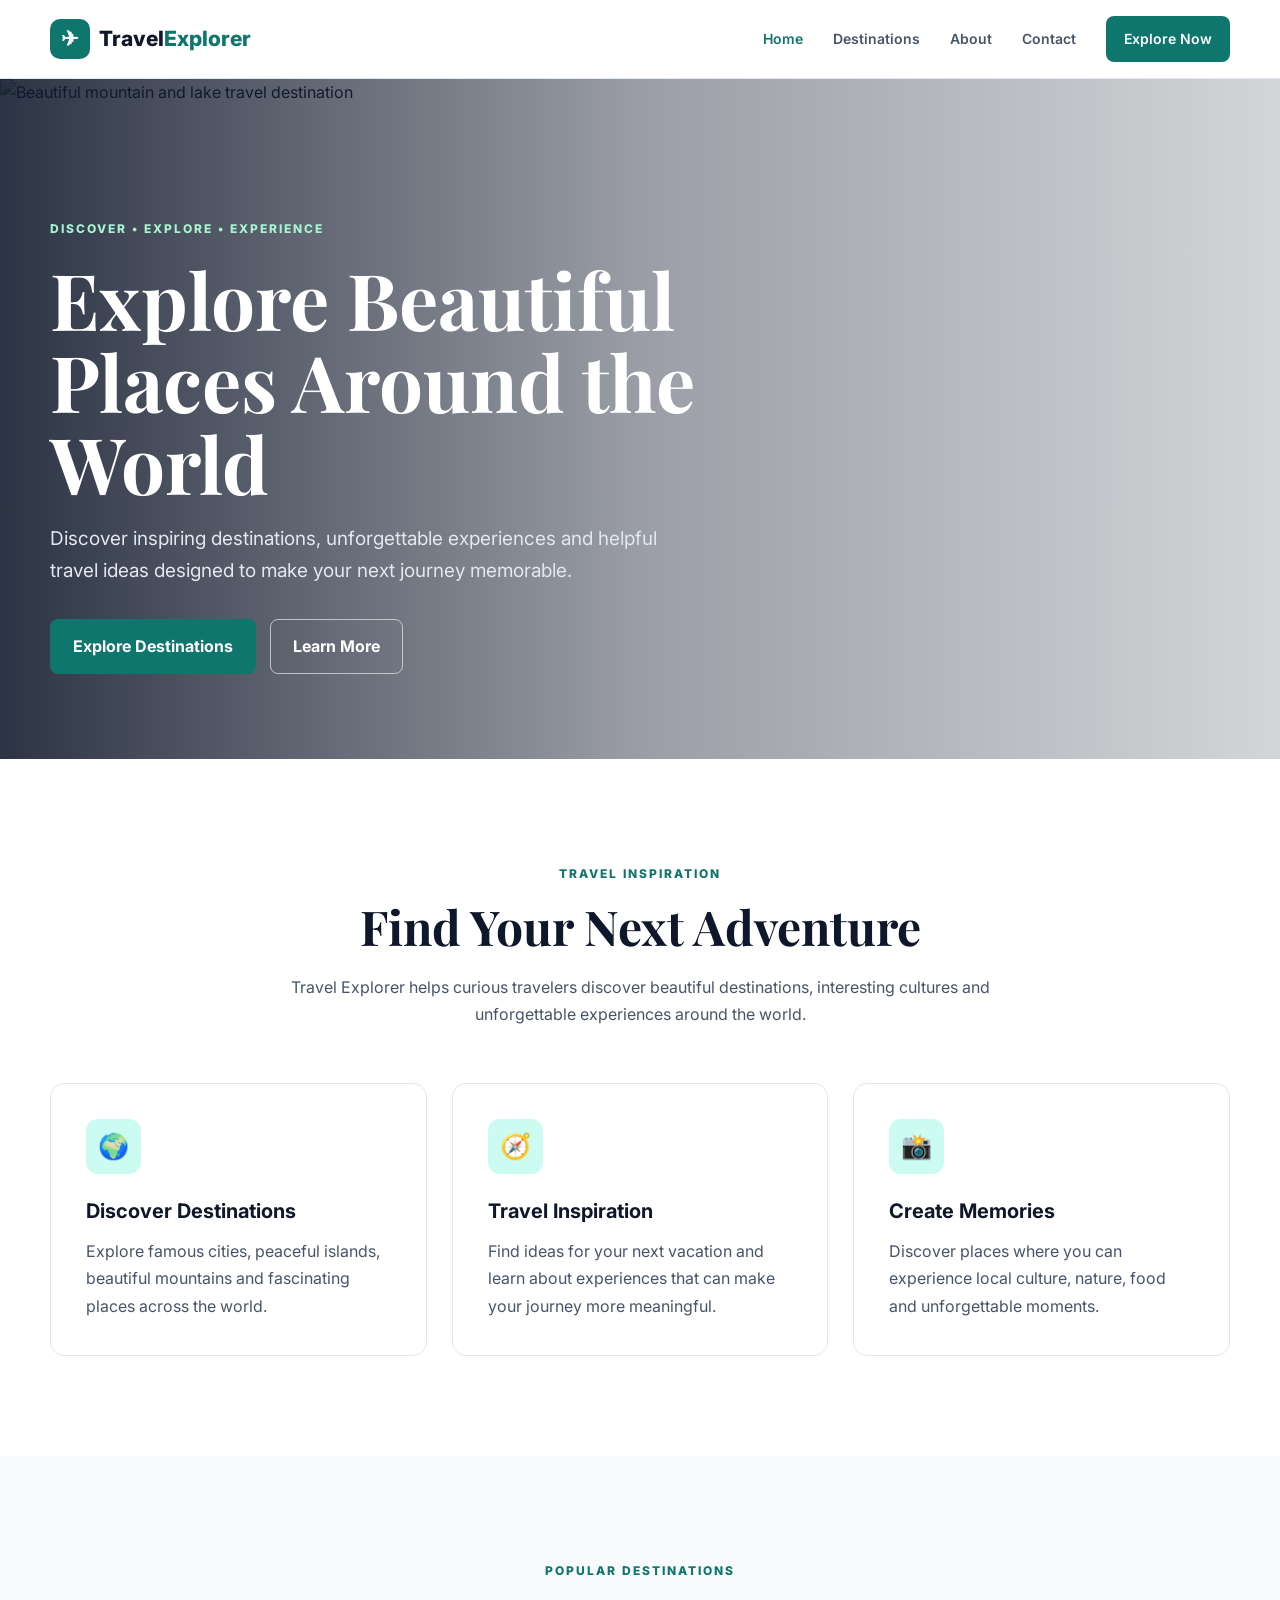
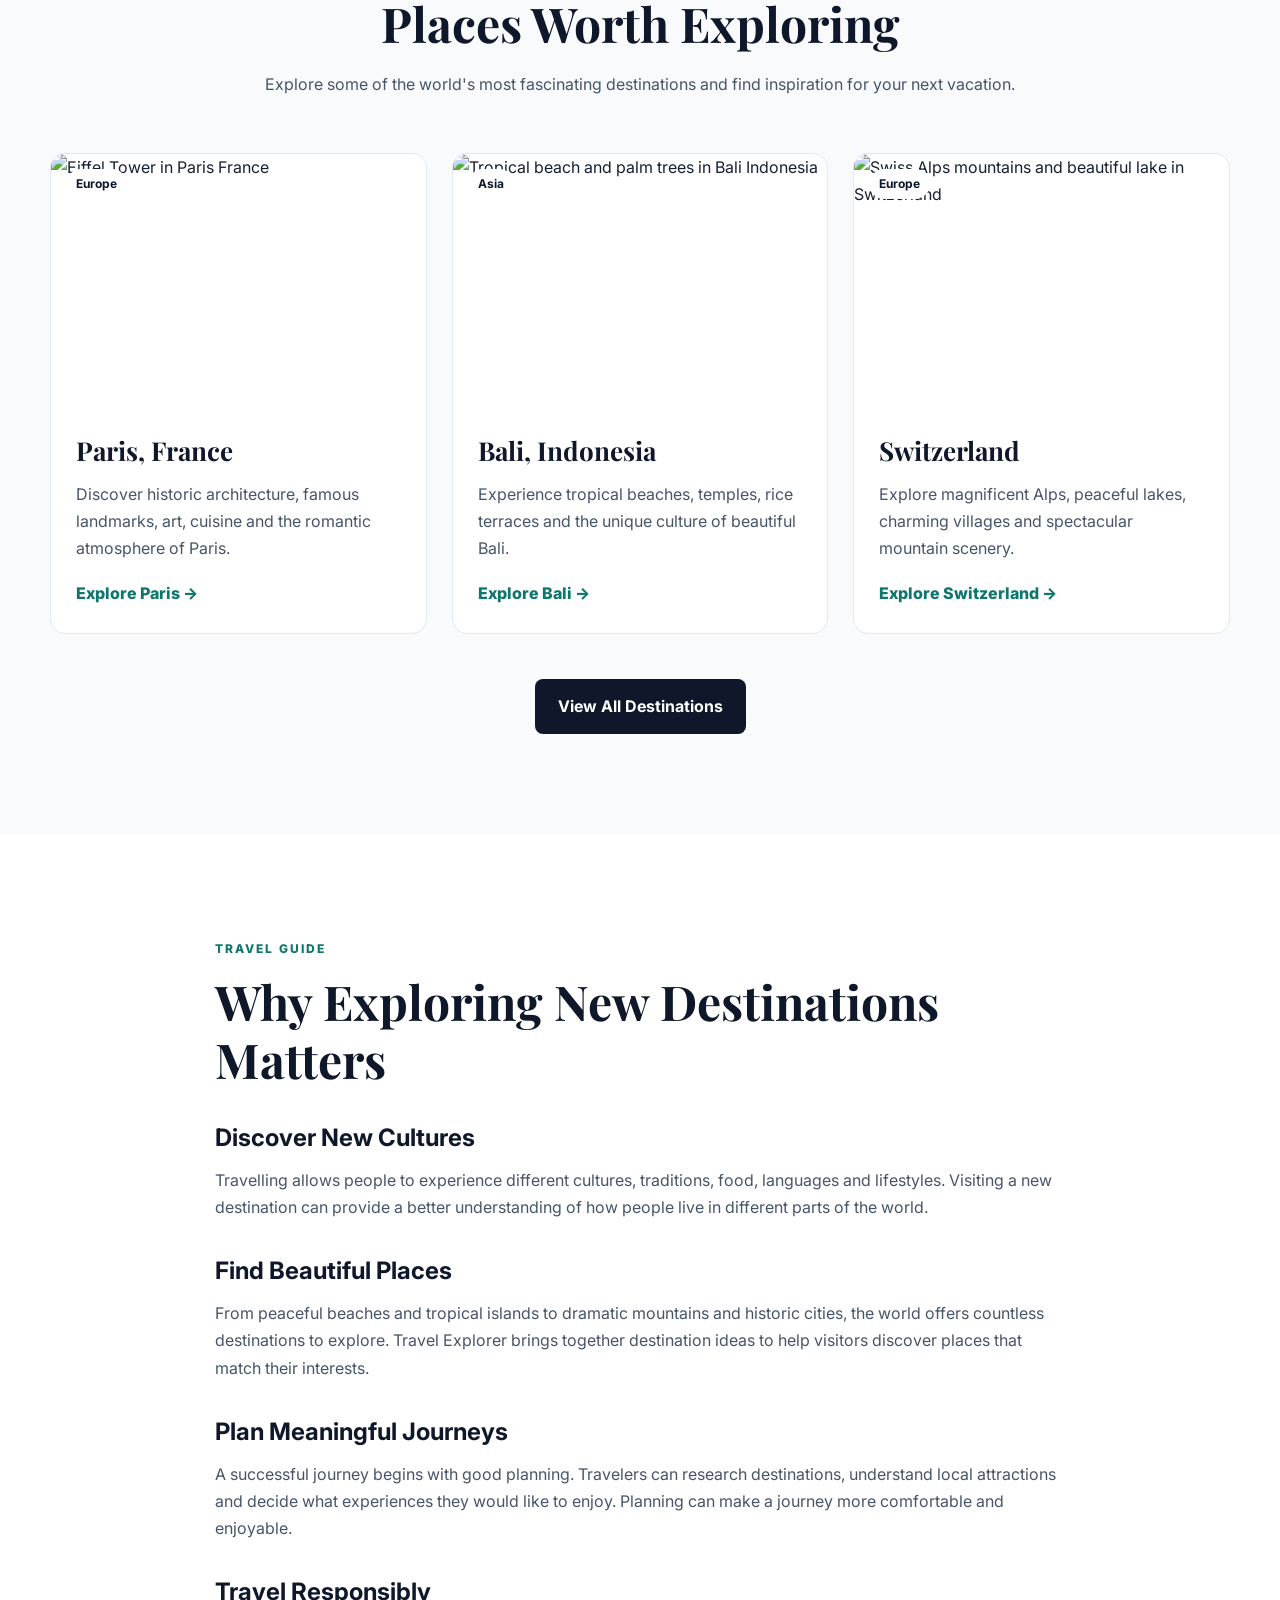
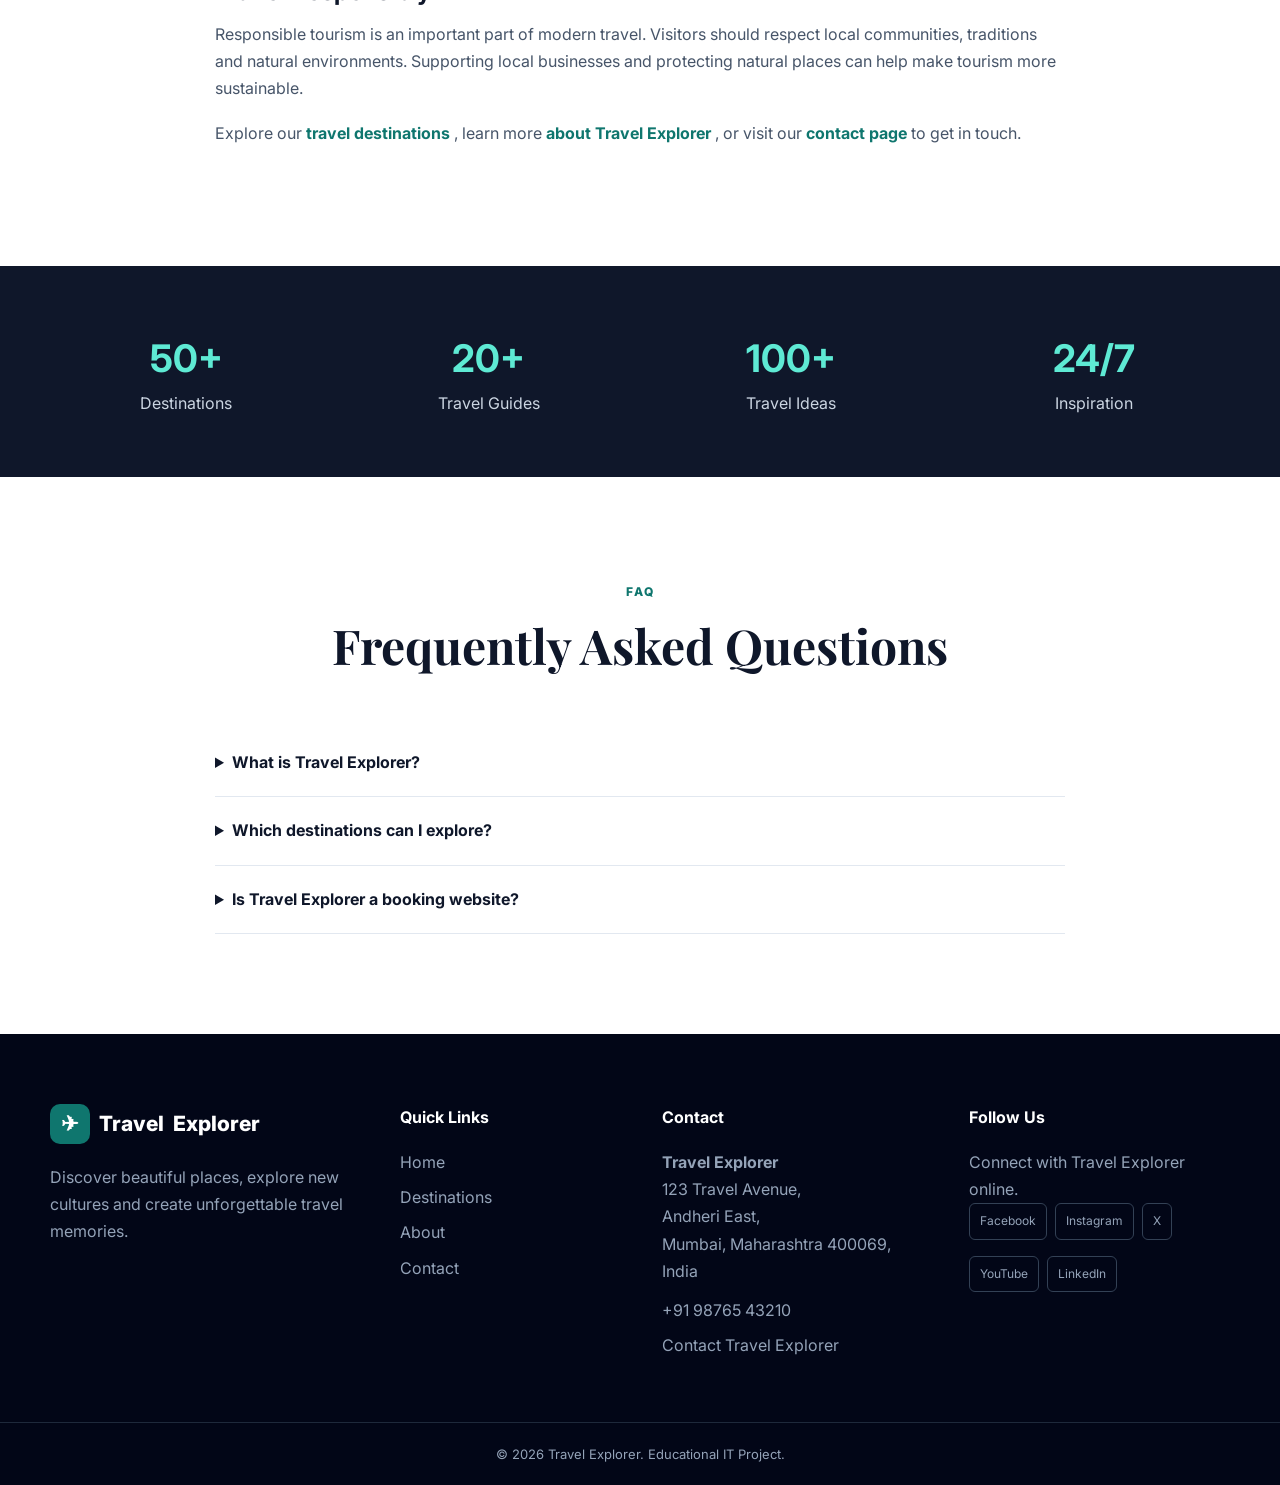
==== index.html @ 6d1c9b9a "Change Open Graph image to hero-travel.jpg Updated Open Graph image URL for better representation." ====
<!DOCTYPE html>
<html lang="en">
<head>

    <meta charset="UTF-8">

    <meta name="viewport"
          content="width=device-width, initial-scale=1.0">

    <title>Travel Explorer | Best Travel Destinations & Guides</title>

    <meta name="description"
          content="Discover beautiful travel destinations, vacation ideas, travel guides and unforgettable experiences with Travel Explorer.">

    <meta name="keywords"
          content="travel destinations, travel guide, vacation ideas, world travel, Paris, Bali, Switzerland">

    <meta name="author"
          content="Travel Explorer">

    <meta name="robots"
          content="index, follow">

    <link rel="canonical"
          href="https://project-rosy-delta-79.vercel.app/">

    <link rel="icon"
          href="favicon.svg"
          type="image/svg+xml">

    <!-- Open Graph -->

    <meta property="og:type"
          content="website">

    <meta property="og:title"
          content="Travel Explorer | Best Travel Destinations">

    <meta property="og:description"
          content="Explore beautiful destinations, travel inspiration and unforgettable experiences around the world.">

    <meta property="og:url"
          content="https://project-rosy-delta-79.vercel.app/">

    <meta property="og:image"
          content="https://project-rosy-delta-79.vercel.app/images/hero-travel.jpg">

    <meta property="og:site_name"
          content="Travel Explorer">


    <!-- X Card -->

    <meta name="twitter:card"
          content="summary_large_image">

    <meta name="twitter:title"
          content="Travel Explorer | Travel Destinations">

    <meta name="twitter:description"
          content="Discover amazing destinations and travel inspiration around the world.">

    <meta name="twitter:image"
          content="https://project-rosy-delta-79.vercel.app/images/hero.jpg">


    <!-- Google Fonts -->

    <link rel="preconnect"
          href="https://fonts.googleapis.com">

    <link rel="preconnect"
          href="https://fonts.gstatic.com"
          crossorigin>

    <link href="https://fonts.googleapis.com/css2?family=Inter:wght@400;500;600;700;800&family=Playfair+Display:wght@600;700&display=swap"
          rel="stylesheet">


    <!-- Structured Data -->

    <script type="application/ld+json">
    {
        "@context": "https://schema.org",
        "@type": "TravelAgency",
        "name": "Travel Explorer",
        "url": "https://project-rosy-delta-79.vercel.app/",
        "logo": "https://project-rosy-delta-79.vercel.app/favicon.svg",
        "description": "Travel Explorer provides travel inspiration, destination guides and vacation ideas.",
        "telephone": "+91-98765-43210",
        "address": {
            "@type": "PostalAddress",
            "streetAddress": "123 Travel Avenue, Andheri East",
            "addressLocality": "Mumbai",
            "addressRegion": "Maharashtra",
            "postalCode": "400069",
            "addressCountry": "IN"
        }
    }
    </script>

    <link rel="stylesheet"
          href="style.css">

</head>


<body>

<!-- ================= NAVIGATION ================= -->

<header class="site-header">

    <nav class="navbar container">

        <a href="index.html"
           class="logo"
           aria-label="Travel Explorer Home">

            <span class="logo-icon">✈</span>

            <span>
                Travel<span>Explorer</span>
            </span>

        </a>


        <button class="menu-toggle"
                aria-label="Open navigation menu"
                aria-expanded="false">

            ☰

        </button>


        <div class="nav-links">

            <a href="index.html"
               class="active">
                Home
            </a>

            <a href="destinations.html">
                Destinations
            </a>

            <a href="about.html">
                About
            </a>

            <a href="contact.html">
                Contact
            </a>

            <a href="destinations.html"
               class="nav-button">
                Explore Now
            </a>

        </div>

    </nav>

</header>


<main>


<!-- ================= HERO ================= -->

<section class="hero">

    <img src="images/hero.jpg"
         alt="Beautiful mountain and lake travel destination"
         class="hero-image">

    <div class="hero-overlay"></div>


    <div class="hero-content container">

        <span class="eyebrow light">
            DISCOVER • EXPLORE • EXPERIENCE
        </span>

        <h1>
            Explore Beautiful Places Around the World
        </h1>

        <p>
            Discover inspiring destinations, unforgettable
            experiences and helpful travel ideas designed to
            make your next journey memorable.
        </p>


        <div class="hero-buttons">

            <a href="destinations.html"
               class="button button-primary">
                Explore Destinations
            </a>

            <a href="about.html"
               class="button button-outline">
                Learn More
            </a>

        </div>

    </div>

</section>


<!-- ================= INTRODUCTION ================= -->

<section class="section">

    <div class="container">

        <div class="section-heading">

            <span class="eyebrow">
                TRAVEL INSPIRATION
            </span>

            <h2>
                Find Your Next Adventure
            </h2>

            <p>
                Travel Explorer helps curious travelers discover
                beautiful destinations, interesting cultures and
                unforgettable experiences around the world.
            </p>

        </div>


        <div class="feature-grid">

            <article class="feature-card">

                <div class="feature-icon">
                    🌍
                </div>

                <h3>
                    Discover Destinations
                </h3>

                <p>
                    Explore famous cities, peaceful islands,
                    beautiful mountains and fascinating places
                    across the world.
                </p>

            </article>


            <article class="feature-card">

                <div class="feature-icon">
                    🧭
                </div>

                <h3>
                    Travel Inspiration
                </h3>

                <p>
                    Find ideas for your next vacation and learn
                    about experiences that can make your journey
                    more meaningful.
                </p>

            </article>


            <article class="feature-card">

                <div class="feature-icon">
                    📸
                </div>

                <h3>
                    Create Memories
                </h3>

                <p>
                    Discover places where you can experience
                    local culture, nature, food and unforgettable
                    moments.
                </p>

            </article>

        </div>

    </div>

</section>


<!-- ================= DESTINATIONS ================= -->

<section class="section section-light">

    <div class="container">

        <div class="section-heading">

            <span class="eyebrow">
                POPULAR DESTINATIONS
            </span>

            <h2>
                Places Worth Exploring
            </h2>

            <p>
                Explore some of the world's most fascinating
                destinations and find inspiration for your
                next vacation.
            </p>

        </div>


        <div class="destination-grid">


            <!-- Paris -->

            <article class="destination-card">

                <div class="card-image">

                    <img src="images/paris.jpg"
                         alt="Eiffel Tower in Paris France"
                         loading="lazy">

                    <span class="card-badge">
                        Europe
                    </span>

                </div>


                <div class="card-content">

                    <h3>
                        Paris, France
                    </h3>

                    <p>
                        Discover historic architecture, famous
                        landmarks, art, cuisine and the romantic
                        atmosphere of Paris.
                    </p>

                    <a href="paris.html"
                       class="text-link">

                        Explore Paris
                        <span>→</span>

                    </a>

                </div>

            </article>


            <!-- Bali -->

            <article class="destination-card">

                <div class="card-image">

                    <img src="images/bali.jpg"
                         alt="Tropical beach and palm trees in Bali Indonesia"
                         loading="lazy">

                    <span class="card-badge">
                        Asia
                    </span>

                </div>


                <div class="card-content">

                    <h3>
                        Bali, Indonesia
                    </h3>

                    <p>
                        Experience tropical beaches, temples,
                        rice terraces and the unique culture
                        of beautiful Bali.
                    </p>

                    <a href="bali.html"
                       class="text-link">

                        Explore Bali
                        <span>→</span>

                    </a>

                </div>

            </article>


            <!-- Switzerland -->

            <article class="destination-card">

                <div class="card-image">

                    <img src="images/switzerland.jpg"
                         alt="Swiss Alps mountains and beautiful lake in Switzerland"
                         loading="lazy">

                    <span class="card-badge">
                        Europe
                    </span>

                </div>


                <div class="card-content">

                    <h3>
                        Switzerland
                    </h3>

                    <p>
                        Explore magnificent Alps, peaceful lakes,
                        charming villages and spectacular
                        mountain scenery.
                    </p>

                    <a href="switzerland.html"
                       class="text-link">

                        Explore Switzerland
                        <span>→</span>

                    </a>

                </div>

            </article>

        </div>


        <div class="center-button">

            <a href="destinations.html"
               class="button button-dark">

                View All Destinations

            </a>

        </div>

    </div>

</section>


<!-- ================= TRAVEL GUIDE ================= -->

<section class="section">

    <div class="container">

        <div class="content-reading">

            <span class="eyebrow">
                TRAVEL GUIDE
            </span>

            <h2>
                Why Exploring New Destinations Matters
            </h2>


            <h3>
                Discover New Cultures
            </h3>

            <p>
                Travelling allows people to experience different
                cultures, traditions, food, languages and
                lifestyles. Visiting a new destination can provide
                a better understanding of how people live in
                different parts of the world.
            </p>


            <h3>
                Find Beautiful Places
            </h3>

            <p>
                From peaceful beaches and tropical islands to
                dramatic mountains and historic cities, the world
                offers countless destinations to explore.
                Travel Explorer brings together destination ideas
                to help visitors discover places that match
                their interests.
            </p>


            <h3>
                Plan Meaningful Journeys
            </h3>

            <p>
                A successful journey begins with good planning.
                Travelers can research destinations, understand
                local attractions and decide what experiences
                they would like to enjoy. Planning can make a
                journey more comfortable and enjoyable.
            </p>


            <h3>
                Travel Responsibly
            </h3>

            <p>
                Responsible tourism is an important part of
                modern travel. Visitors should respect local
                communities, traditions and natural environments.
                Supporting local businesses and protecting
                natural places can help make tourism more
                sustainable.
            </p>


            <p>
                Explore our
                <a href="destinations.html">
                    travel destinations
                </a>,
                learn more
                <a href="about.html">
                    about Travel Explorer
                </a>,
                or visit our
                <a href="contact.html">
                    contact page
                </a>
                to get in touch.
            </p>

        </div>

    </div>

</section>


<!-- ================= STATS ================= -->

<section class="stats-section">

    <div class="container stats-grid">

        <div class="stat">

            <strong>50+</strong>

            <span>
                Destinations
            </span>

        </div>


        <div class="stat">

            <strong>20+</strong>

            <span>
                Travel Guides
            </span>

        </div>


        <div class="stat">

            <strong>100+</strong>

            <span>
                Travel Ideas
            </span>

        </div>


        <div class="stat">

            <strong>24/7</strong>

            <span>
                Inspiration
            </span>

        </div>

    </div>

</section>


<!-- ================= FAQ ================= -->

<section class="section">

    <div class="container">

        <div class="section-heading">

            <span class="eyebrow">
                FAQ
            </span>

            <h2>
                Frequently Asked Questions
            </h2>

        </div>


        <div class="faq">

            <details>

                <summary>
                    What is Travel Explorer?
                </summary>

                <p>
                    Travel Explorer is an educational travel
                    website designed to provide destination
                    information, travel inspiration and vacation
                    ideas.
                </p>

            </details>


            <details>

                <summary>
                    Which destinations can I explore?
                </summary>

                <p>
                    Our website currently features destinations
                    including Paris, Bali and Switzerland.
                    Additional destinations can be added in
                    the future.
                </p>

            </details>


            <details>

                <summary>
                    Is Travel Explorer a booking website?
                </summary>

                <p>
                    No. Travel Explorer is an educational project
                    created to provide travel information and
                    inspiration.
                </p>

            </details>

        </div>

    </div>

</section>

</main>


<!-- ================= FOOTER ================= -->

<footer class="footer">

    <div class="container footer-grid">


        <div>

            <a href="index.html"
               class="logo footer-logo">

                <span class="logo-icon">✈</span>

                Travel<span>Explorer</span>

            </a>

            <p>
                Discover beautiful places, explore new cultures
                and create unforgettable travel memories.
            </p>

        </div>


        <div>

            <h3>
                Quick Links
            </h3>

            <a href="index.html">
                Home
            </a>

            <a href="destinations.html">
                Destinations
            </a>

            <a href="about.html">
                About
            </a>

            <a href="contact.html">
                Contact
            </a>

        </div>


        <div>

            <h3>
                Contact
            </h3>

            <address class="business-address">

                <strong>
                    Travel Explorer
                </strong><br>

                123 Travel Avenue,<br>
                Andheri East,<br>
                Mumbai, Maharashtra 400069,<br>
                India

            </address>

            <a href="tel:+919876543210">
                +91 98765 43210
            </a>

            <a href="mailto:travel@example.com">
                Contact Travel Explorer
            </a>

        </div>


        <div>

            <h3>
                Follow Us
            </h3>

            <p>
                Connect with Travel Explorer online.
            </p>

            <div class="social-links">

                <a href="#"
                   aria-label="Travel Explorer Facebook">
                    Facebook
                </a>

                <a href="#"
                   aria-label="Travel Explorer Instagram">
                    Instagram
                </a>

                <a href="#"
                   aria-label="Travel Explorer X">
                    X
                </a>

                <a href="#"
                   aria-label="Travel Explorer YouTube">
                    YouTube
                </a>

                <a href="#"
                   aria-label="Travel Explorer LinkedIn">
                    LinkedIn
                </a>

            </div>

        </div>

    </div>


    <div class="footer-bottom">

        <div class="container">

            <p>
                © 2026 Travel Explorer. Educational IT Project.
            </p>

        </div>

    </div>

</footer>


<script src="script.js"></script>

</body>
</html>
---- style.css ----
/* =====================================================
   TRAVEL EXPLORER
   SEO PRACTICAL PROJECT
===================================================== */


/* ================= RESET ================= */

* {
    margin: 0;
    padding: 0;
    box-sizing: border-box;
}


html {
    scroll-behavior: smooth;
}


body {
    font-family: "Inter", sans-serif;
    color: #172033;
    background: #ffffff;
    line-height: 1.7;
}


img {
    max-width: 100%;
    display: block;
}


a {
    color: inherit;
    text-decoration: none;
}


button,
input,
textarea {
    font: inherit;
}


/* ================= VARIABLES ================= */

:root {

    --primary: #0f766e;
    --primary-dark: #115e59;

    --dark: #0f172a;
    --text: #475569;

    --light: #f8fafc;
    --border: #e2e8f0;

    --white: #ffffff;

    --container: 1180px;

}


/* ================= CONTAINER ================= */

.container {

    width: min(
        calc(100% - 40px),
        var(--container)
    );

    margin-inline: auto;

}


/* ================= HEADER ================= */

.site-header {

    position: sticky;

    top: 0;

    z-index: 1000;

    background: rgba(255,255,255,0.96);

    backdrop-filter: blur(12px);

    border-bottom: 1px solid var(--border);

}


.navbar {

    min-height: 78px;

    display: flex;

    align-items: center;

    justify-content: space-between;

}


.logo {

    display: flex;

    align-items: center;

    gap: 9px;

    font-size: 21px;

    font-weight: 800;

    color: var(--dark);

}


.logo > span:last-child span {

    color: var(--primary);

}


.logo-icon {

    width: 40px;

    height: 40px;

    display: grid;

    place-items: center;

    border-radius: 10px;

    background: var(--primary);

    color: white;

}


.nav-links {

    display: flex;

    align-items: center;

    gap: 30px;

}


.nav-links a {

    color: #475569;

    font-weight: 600;

    font-size: 14px;

}


.nav-links a:hover,
.nav-links a.active {

    color: var(--primary);

}


.nav-button {

    background: var(--primary);

    color: white !important;

    padding: 11px 18px;

    border-radius: 8px;

}


.nav-button:hover {

    background: var(--primary-dark);

}


.menu-toggle {

    display: none;

    border: none;

    background: transparent;

    font-size: 27px;

    cursor: pointer;

}


/* ================= HERO ================= */

.hero {

    position: relative;

    min-height: 680px;

    display: flex;

    align-items: center;

    overflow: hidden;

}


.hero-image {

    position: absolute;

    inset: 0;

    width: 100%;

    height: 100%;

    object-fit: cover;

}


.hero-overlay {

    position: absolute;

    inset: 0;

    background:
        linear-gradient(
            90deg,
            rgba(15,23,42,.88),
            rgba(15,23,42,.42),
            rgba(15,23,42,.18)
        );

}


.hero-content {

    position: relative;

    z-index: 2;

    color: white;

    padding-top: 50px;

}


.hero h1 {

    max-width: 800px;

    font-family: "Playfair Display", serif;

    font-size: clamp(44px, 7vw, 78px);

    line-height: 1.05;

    margin: 18px 0;

}


.hero p {

    max-width: 650px;

    font-size: 19px;

    color: #e2e8f0;

}


.hero-buttons {

    display: flex;

    gap: 14px;

    margin-top: 32px;

}


/* ================= BUTTONS ================= */

.button {

    display: inline-flex;

    align-items: center;

    justify-content: center;

    padding: 13px 22px;

    border-radius: 8px;

    font-weight: 700;

    border: 1px solid transparent;

    transition: .25s ease;

}


.button-primary {

    background: var(--primary);

    color: white;

}


.button-primary:hover {

    background: var(--primary-dark);

    transform: translateY(-2px);

}


.button-dark {

    background: var(--dark);

    color: white;

}


.button-dark:hover {

    background: var(--primary);

}


.button-outline {

    border-color: rgba(255,255,255,.6);

    color: white;

}


.button-outline:hover {

    background: white;

    color: var(--dark);

}


.center-button {

    display: flex;

    justify-content: center;

    margin-top: 45px;

}


/* ================= SECTIONS ================= */

.section {

    padding: 100px 0;

}


.section-light {

    background: var(--light);

}


.section-heading {

    max-width: 750px;

    margin: 0 auto 55px;

    text-align: center;

}


.section-heading h2,
.content-reading h2 {

    font-family: "Playfair Display", serif;

    color: var(--dark);

    font-size: clamp(32px, 4vw, 48px);

    line-height: 1.2;

    margin: 12px 0 18px;

}


.section-heading p {

    color: var(--text);

}


.eyebrow {

    display: inline-block;

    color: var(--primary);

    font-size: 12px;

    font-weight: 800;

    letter-spacing: 2px;

}


.eyebrow.light {

    color: #a7f3d0;

}


/* ================= FEATURES ================= */

.feature-grid {

    display: grid;

    grid-template-columns:
        repeat(3, 1fr);

    gap: 25px;

}


.feature-card {

    padding: 35px;

    border: 1px solid var(--border);

    border-radius: 14px;

    background: white;

    transition: .25s ease;

}


.feature-card:hover {

    transform: translateY(-5px);

    box-shadow:
        0 20px 40px rgba(15,23,42,.08);

}


.feature-icon {

    width: 55px;

    height: 55px;

    display: grid;

    place-items: center;

    border-radius: 12px;

    background: #ccfbf1;

    font-size: 25px;

    margin-bottom: 20px;

}


.feature-card h3 {

    font-size: 20px;

    margin-bottom: 10px;

    color: var(--dark);

}


.feature-card p {

    color: var(--text);

}


/* ================= DESTINATION CARDS ================= */

.destination-grid {

    display: grid;

    grid-template-columns:
        repeat(3, 1fr);

    gap: 25px;

}


.destination-card {

    background: white;

    border: 1px solid var(--border);

    border-radius: 15px;

    overflow: hidden;

    transition: .25s ease;

}


.destination-card:hover {

    transform: translateY(-6px);

    box-shadow:
        0 20px 45px rgba(15,23,42,.1);

}


.card-image {

    height: 250px;

    position: relative;

}


.card-image img {

    width: 100%;

    height: 100%;

    object-fit: cover;

}


.card-badge {

    position: absolute;

    top: 15px;

    left: 15px;

    background: white;

    color: var(--dark);

    padding: 5px 10px;

    border-radius: 20px;

    font-size: 12px;

    font-weight: 700;

}


.card-content {

    padding: 25px;

}


.card-content h3 {

    font-family: "Playfair Display", serif;

    font-size: 26px;

    color: var(--dark);

    margin-bottom: 8px;

}


.card-content p {

    color: var(--text);

    margin-bottom: 18px;

}


.text-link {

    color: var(--primary);

    font-weight: 800;

}


.text-link:hover {

    color: var(--primary-dark);

}


/* ================= CONTENT ================= */

.content-reading {

    max-width: 850px;

    margin-inline: auto;

}


.content-reading h3 {

    color: var(--dark);

    font-size: 24px;

    margin-top: 30px;

    margin-bottom: 8px;

}


.content-reading p {

    color: var(--text);

    margin-bottom: 18px;

}


.content-reading a {

    color: var(--primary);

    font-weight: 700;

}


.content-reading a:hover {

    text-decoration: underline;

}


/* ================= STATS ================= */

.stats-section {

    background: var(--dark);

    color: white;

    padding: 60px 0;

}


.stats-grid {

    display: grid;

    grid-template-columns:
        repeat(4, 1fr);

    gap: 30px;

    text-align: center;

}


.stat strong {

    display: block;

    font-size: 38px;

    color: #5eead4;

}


.stat span {

    color: #cbd5e1;

}


/* ================= FAQ ================= */

.faq {

    max-width: 850px;

    margin: auto;

}


details {

    border-bottom: 1px solid var(--border);

    padding: 20px 0;

}


summary {

    cursor: pointer;

    font-weight: 700;

    color: var(--dark);

}


details p {

    margin-top: 12px;

    color: var(--text);

}


/* ================= PAGE HERO ================= */

.page-hero {

    padding: 120px 0;

    text-align: center;

    color: white;

    background:
        linear-gradient(
            135deg,
            #0f172a,
            #115e59
        );

}


.page-hero h1 {

    font-family: "Playfair Display", serif;

    font-size: clamp(40px, 6vw, 65px);

    margin: 15px 0;

}


.page-hero p {

    max-width: 650px;

    margin: auto;

    color: #dbeafe;

}


/* ================= DETAIL HERO ================= */

.detail-hero {

    position: relative;

    min-height: 500px;

    display: flex;

    align-items: center;

    overflow: hidden;

}


.detail-hero > img {

    position: absolute;

    inset: 0;

    width: 100%;

    height: 100%;

    object-fit: cover;

}


.detail-overlay {

    position: absolute;

    inset: 0;

    background:
        rgba(15,23,42,.62);

}


.detail-content {

    position: relative;

    z-index: 2;

    color: white;

}


.detail-content h1 {

    font-family: "Playfair Display", serif;

    font-size: clamp(42px, 6vw, 68px);

    margin: 15px 0;

}


.detail-content p {

    max-width: 650px;

    font-size: 18px;

    color: #e2e8f0;

}


/* ================= ABOUT ================= */

.about-grid {

    display: grid;

    grid-template-columns:
        1fr 1fr;

    gap: 70px;

    align-items: center;

}


.about-image {

    width: 100%;

    height: 550px;

    object-fit: cover;

    border-radius: 16px;

}


/* ================= CONTACT ================= */

.contact-grid {

    display: grid;

    grid-template-columns:
        1fr 1fr;

    gap: 70px;

}


.contact-item {

    margin-top: 28px;

}


.contact-item strong {

    display: block;

    color: var(--dark);

    margin-bottom: 5px;

}


.contact-item address {

    color: var(--text);

    font-style: normal;

}


.contact-item a {

    color: var(--primary);

    font-weight: 700;

}


.contact-form-wrapper {

    padding: 35px;

    background: var(--light);

    border-radius: 15px;

    border: 1px solid var(--border);

}


.contact-form {

    display: grid;

    gap: 10px;

}


.contact-form label {

    font-weight: 700;

    color: var(--dark);

    margin-top: 10px;

}


.contact-form input,
.contact-form textarea {

    width: 100%;

    border: 1px solid var(--border);

    border-radius: 8px;

    padding: 13px 15px;

    background: white;

    outline: none;

}


.contact-form input:focus,
.contact-form textarea:focus {

    border-color: var(--primary);

    box-shadow:
        0 0 0 3px rgba(15,118,110,.1);

}


.form-message {

    color: var(--primary);

    font-weight: 600;

    min-height: 25px;

}


/* ================= FOOTER ================= */

.footer {

    background: #020617;

    color: #cbd5e1;

    padding-top: 70px;

}


.footer-grid {

    display: grid;

    grid-template-columns:
        1.4fr 1fr 1.2fr 1.2fr;

    gap: 45px;

    padding-bottom: 55px;

}


.footer-logo {

    color: white;

    margin-bottom: 20px;

}


.footer h3 {

    color: white;

    font-size: 16px;

    margin-bottom: 18px;

}


.footer p {

    color: #94a3b8;

    max-width: 350px;

}


.footer a:not(.logo) {

    display: block;

    color: #94a3b8;

    margin-bottom: 8px;

}


.footer a:not(.logo):hover {

    color: #5eead4;

}


.footer address {

    font-style: normal;

    color: #94a3b8;

    margin-bottom: 12px;

}


.social-links {

    display: flex;

    flex-wrap: wrap;

    gap: 8px;

}


.footer .social-links a {

    display: inline-block;

    padding: 7px 10px;

    border: 1px solid #334155;

    border-radius: 6px;

    font-size: 12px;

}


.footer-bottom {

    border-top: 1px solid #1e293b;

    padding: 20px 0;

}


.footer-bottom p {

    max-width: none;

    text-align: center;

    font-size: 13px;

}


/* ================= RESPONSIVE ================= */

@media (max-width: 900px) {

    .nav-links {

        position: absolute;

        top: 78px;

        left: 0;

        right: 0;

        display: none;

        flex-direction: column;

        align-items: stretch;

        gap: 0;

        background: white;

        border-bottom: 1px solid var(--border);

        padding: 10px 20px 20px;

    }


    .nav-links.show {

        display: flex;

    }


    .nav-links a {

        padding: 13px 0;

    }


    .menu-toggle {

        display: block;

    }


    .feature-grid,
    .destination-grid {

        grid-template-columns: 1fr;

    }


    .stats-grid {

        grid-template-columns:
            repeat(2, 1fr);

    }


    .footer-grid {

        grid-template-columns:
            repeat(2, 1fr);

    }


    .about-grid,
    .contact-grid {

        grid-template-columns: 1fr;

    }

}


@media (max-width: 600px) {

    .container {

        width: min(
            calc(100% - 28px),
            var(--container)
        );

    }


    .section {

        padding: 70px 0;

    }


    .hero {

        min-height: 600px;

    }


    .hero h1 {

        font-size: 44px;

    }


    .hero p {

        font-size: 16px;

    }


    .hero-buttons {

        flex-direction: column;

        align-items: stretch;

    }


    .button {

        width: 100%;

    }


    .stats-grid {

        grid-template-columns: 1fr 1fr;

    }


    .footer-grid {

        grid-template-columns: 1fr;

    }


    .about-image {

        height: 400px;

    }


    .contact-form-wrapper {

        padding: 22px;

    }

}
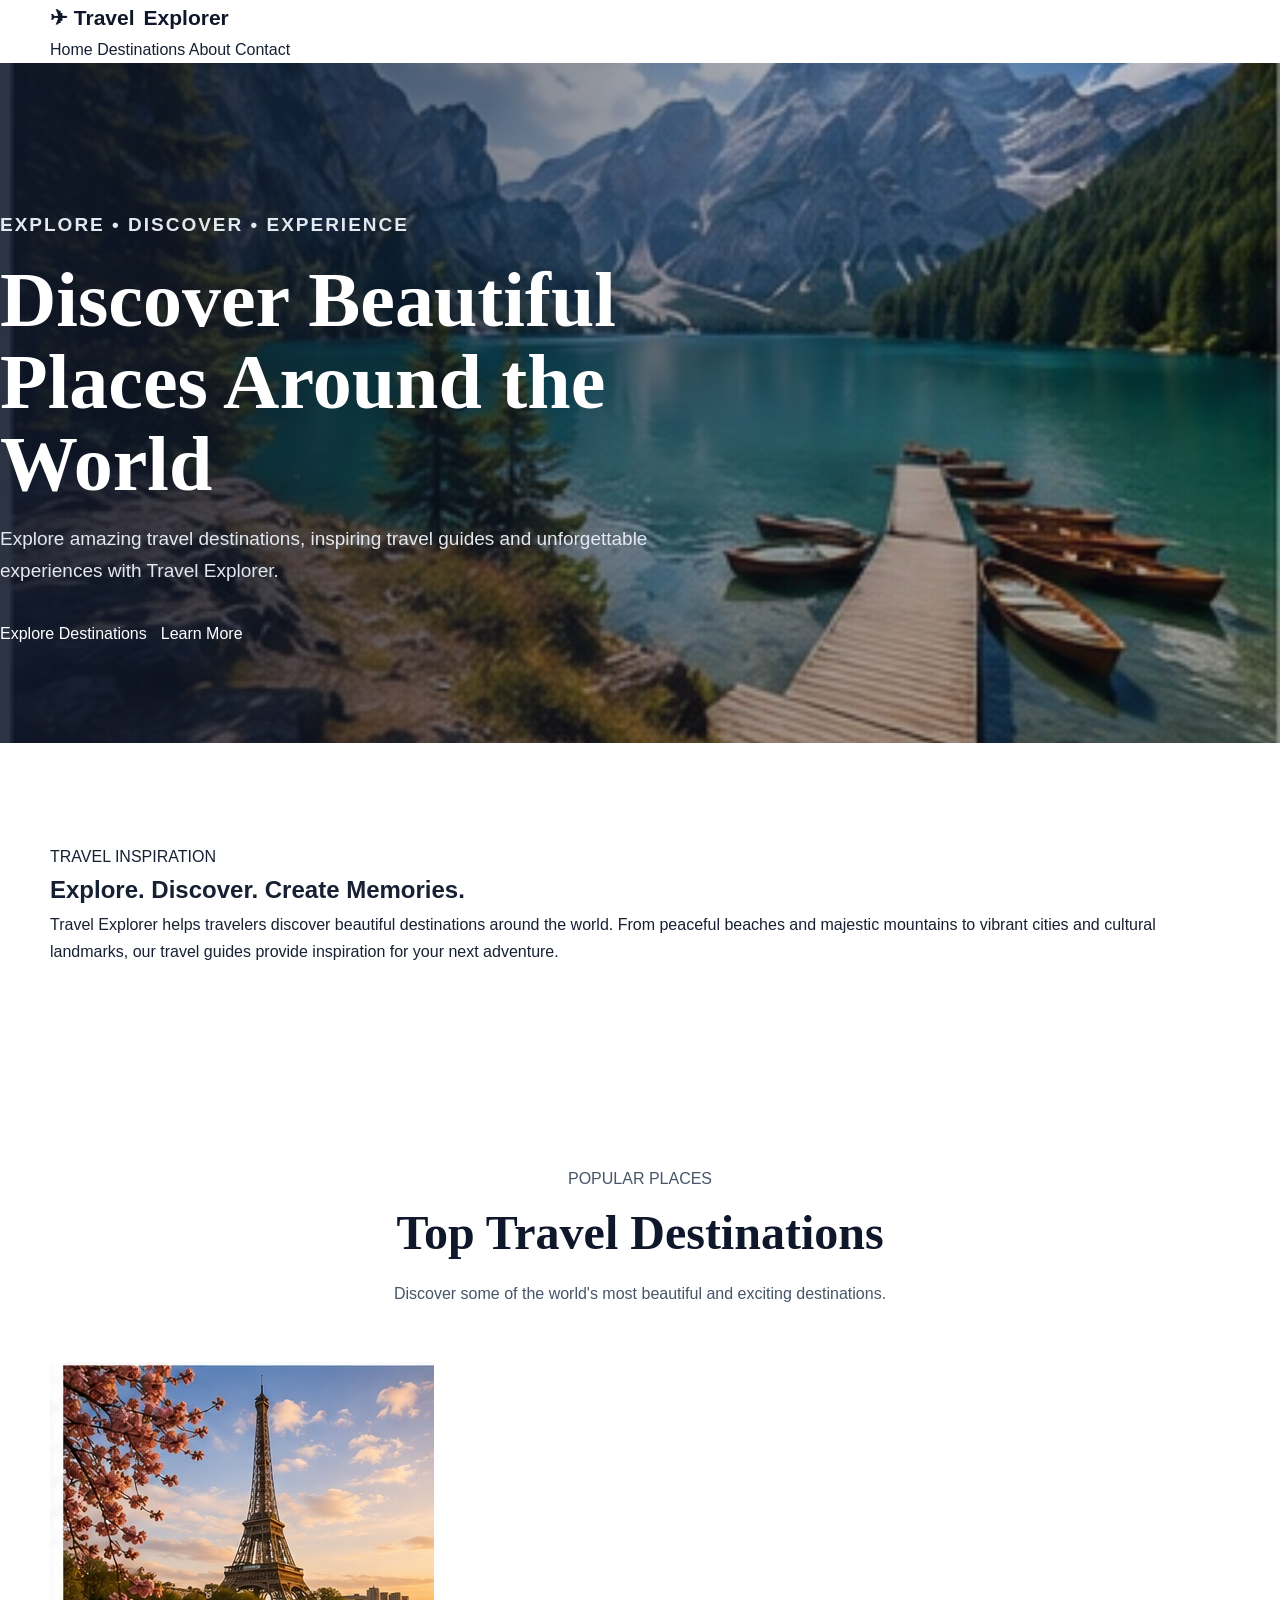
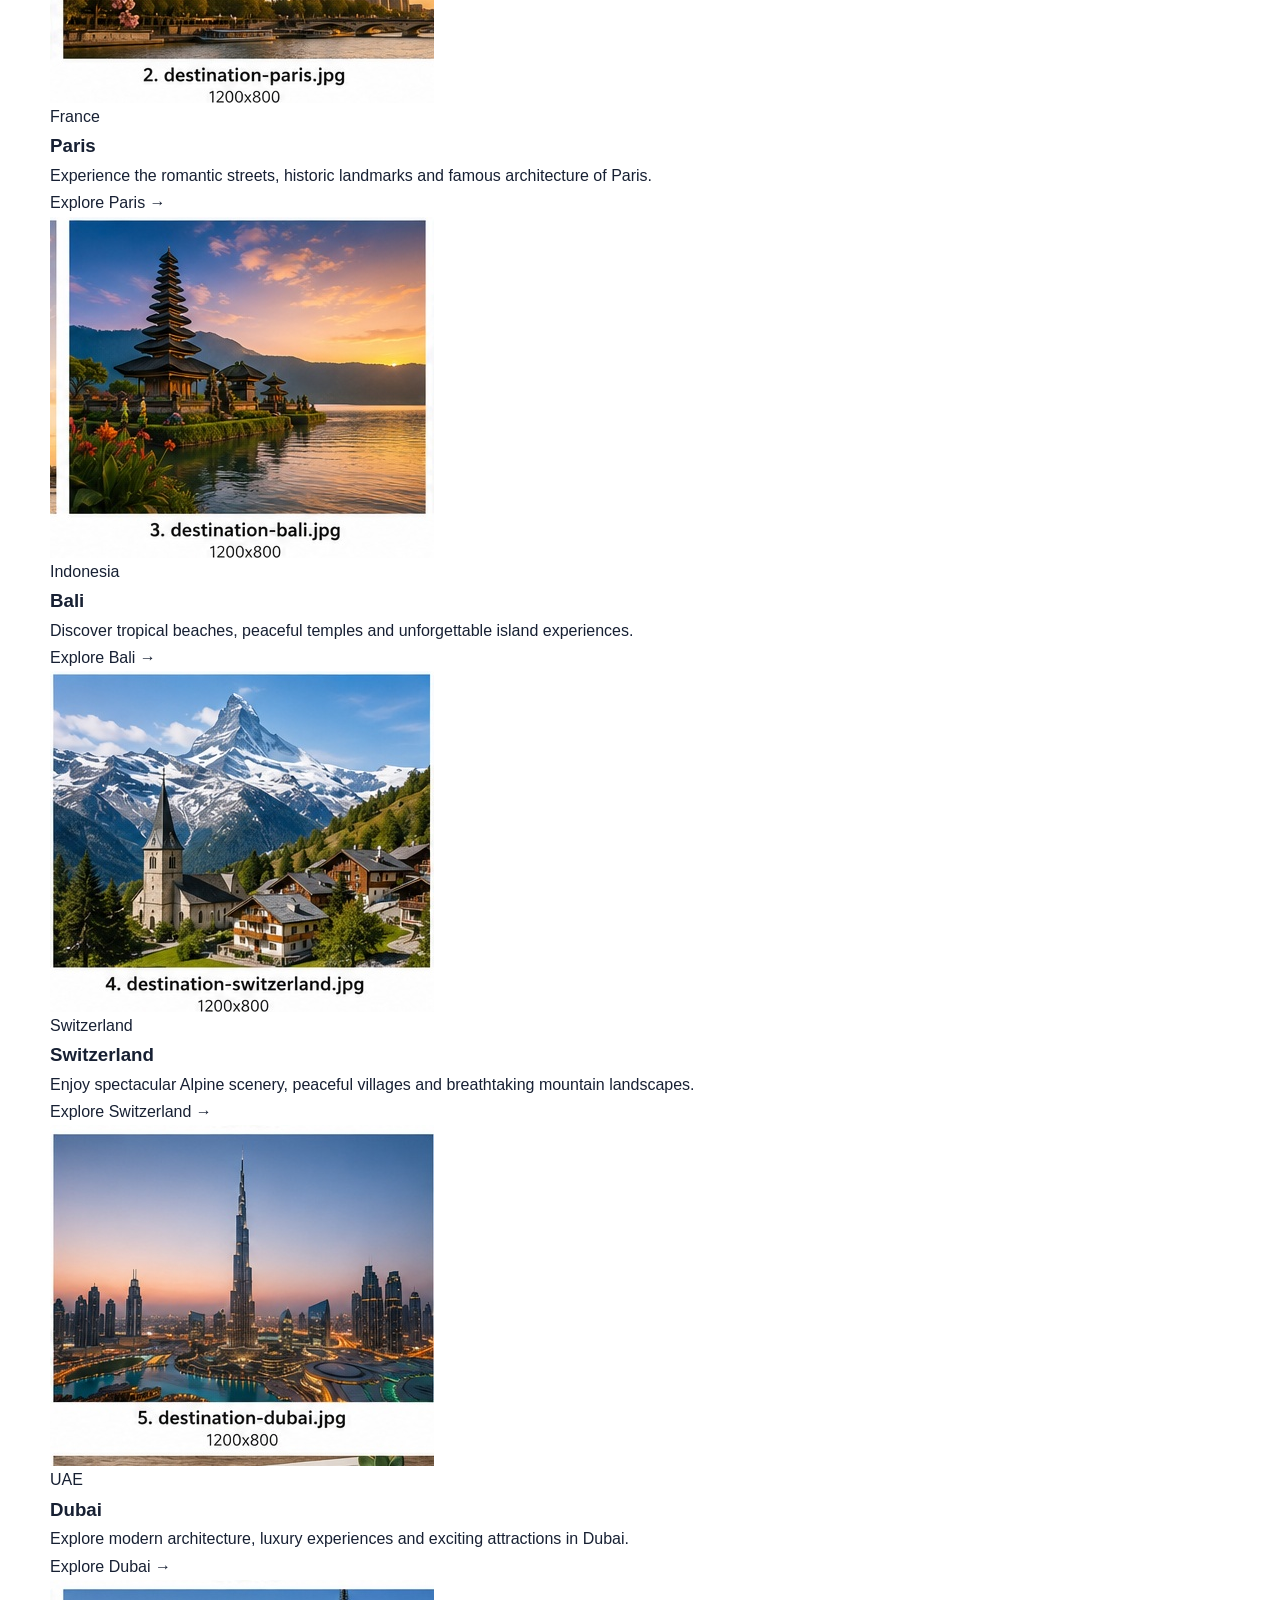
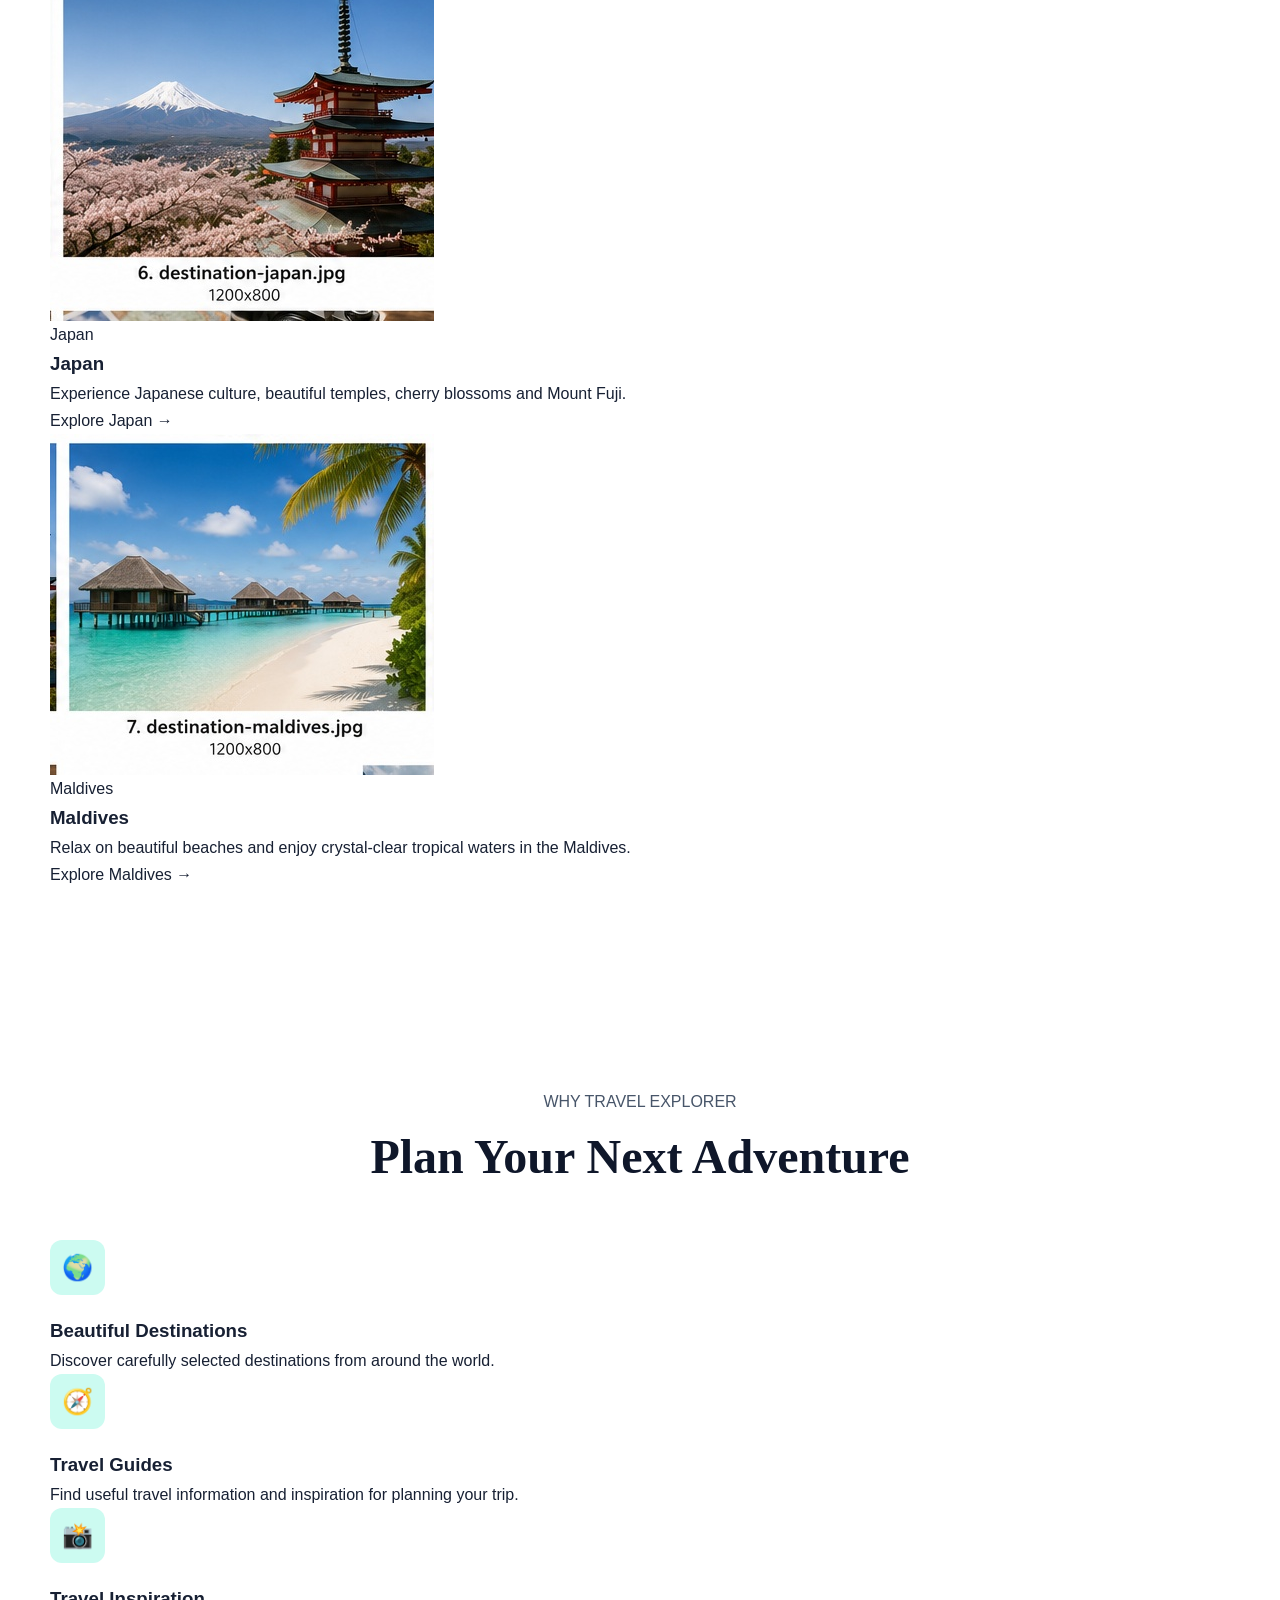
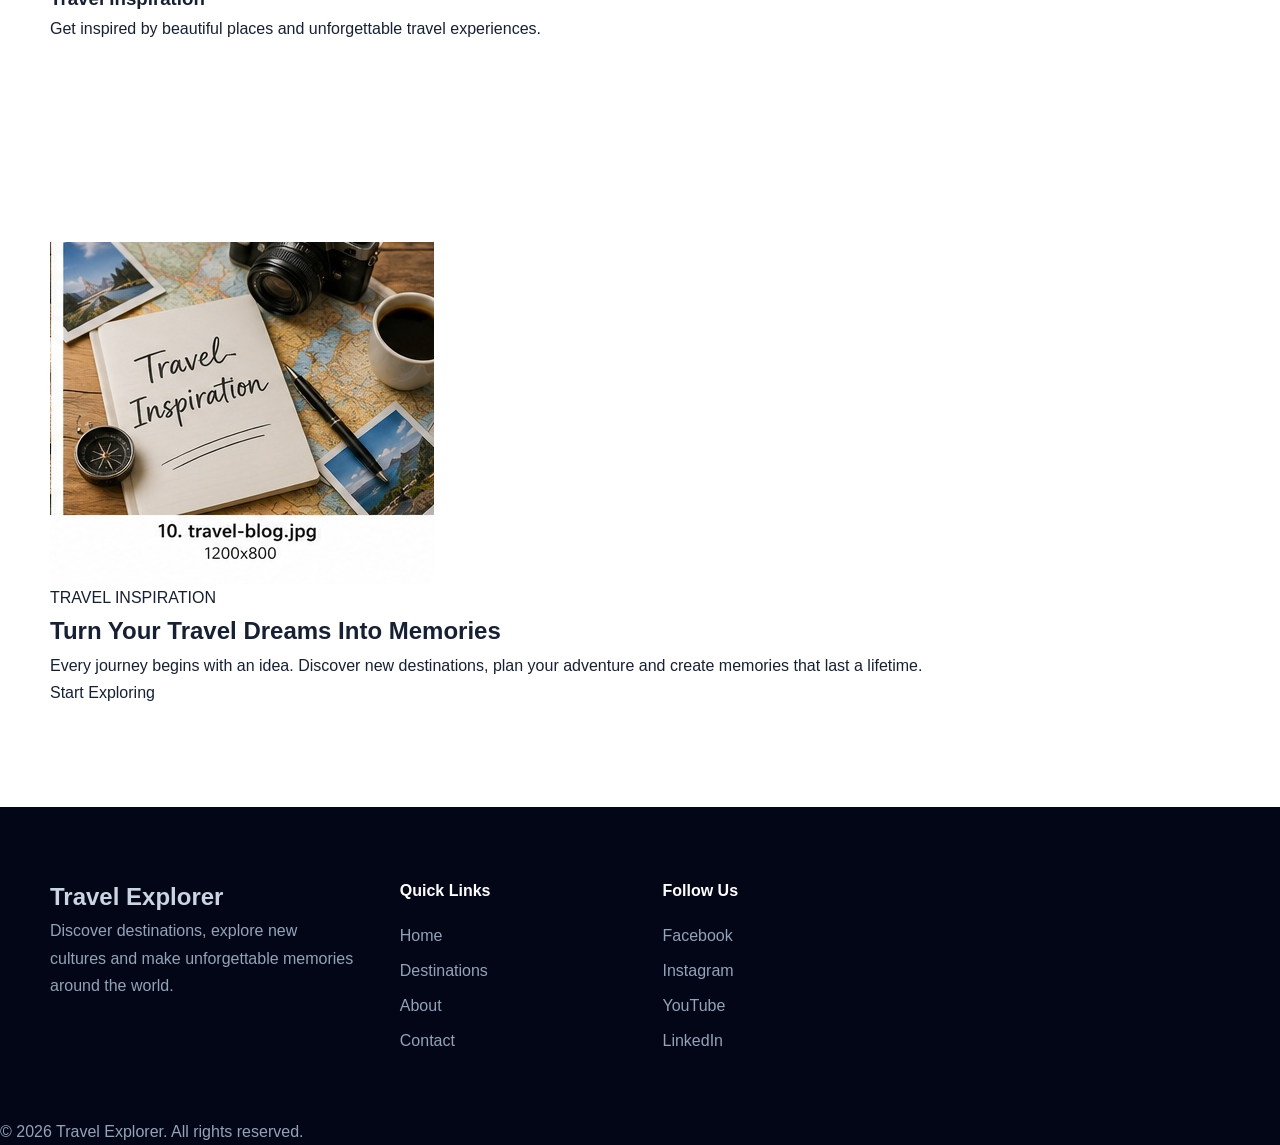
==== commit cff2bd65: "Refactor index.html for SEO and content updates Updated meta tags for improved SEO and changed image" ====
--- a/index.html
+++ b/index.html
@@ -1,7 +1,6 @@
 <!DOCTYPE html>
 <html lang="en">
 <head>
-
     <meta charset="UTF-8">
 
     <meta name="viewport"
@@ -10,205 +9,123 @@
     <title>Travel Explorer | Best Travel Destinations & Guides</title>
 
     <meta name="description"
-          content="Discover beautiful travel destinations, vacation ideas, travel guides and unforgettable experiences with Travel Explorer.">
+          content="Discover the world's best travel destinations, vacation ideas, travel guides and unforgettable adventures with Travel Explorer.">
 
     <meta name="keywords"
-          content="travel destinations, travel guide, vacation ideas, world travel, Paris, Bali, Switzerland">
-
-    <meta name="author"
-          content="Travel Explorer">
-
-    <meta name="robots"
-          content="index, follow">
+          content="travel destinations, travel guides, vacation ideas, tourism, travel explorer, holiday destinations">
+
+    <meta name="author" content="Travel Explorer">
+
+    <meta name="robots" content="index, follow">
 
     <link rel="canonical"
-          href="https://project-rosy-delta-79.vercel.app/">
-
-    <link rel="icon"
-          href="favicon.svg"
-          type="image/svg+xml">
+          href="https://your-domain.vercel.app/">
+
+    <link rel="icon" type="image/png" href="images/favicon.png">
 
     <!-- Open Graph -->
-
-    <meta property="og:type"
-          content="website">
-
     <meta property="og:title"
-          content="Travel Explorer | Best Travel Destinations">
+          content="Travel Explorer | Best Travel Destinations & Guides">
 
     <meta property="og:description"
-          content="Explore beautiful destinations, travel inspiration and unforgettable experiences around the world.">
+          content="Explore beautiful destinations, travel guides and unforgettable adventures around the world.">
+
+    <meta property="og:type" content="website">
 
     <meta property="og:url"
-          content="https://project-rosy-delta-79.vercel.app/">
+          content="https://your-domain.vercel.app/">
 
     <meta property="og:image"
-          content="https://project-rosy-delta-79.vercel.app/images/hero-travel.jpg">
-
-    <meta property="og:site_name"
-          content="Travel Explorer">
-
-
-    <!-- X Card -->
-
-    <meta name="twitter:card"
-          content="summary_large_image">
+          content="https://your-domain.vercel.app/images/og-image.jpg">
+
+    <!-- Twitter / X Card -->
+    <meta name="twitter:card" content="summary_large_image">
 
     <meta name="twitter:title"
-          content="Travel Explorer | Travel Destinations">
+          content="Travel Explorer | Travel Destinations & Guides">
 
     <meta name="twitter:description"
           content="Discover amazing destinations and travel inspiration around the world.">
 
     <meta name="twitter:image"
-          content="https://project-rosy-delta-79.vercel.app/images/hero.jpg">
-
-
-    <!-- Google Fonts -->
-
-    <link rel="preconnect"
-          href="https://fonts.googleapis.com">
-
-    <link rel="preconnect"
-          href="https://fonts.gstatic.com"
-          crossorigin>
-
-    <link href="https://fonts.googleapis.com/css2?family=Inter:wght@400;500;600;700;800&family=Playfair+Display:wght@600;700&display=swap"
-          rel="stylesheet">
-
-
-    <!-- Structured Data -->
-
+          content="https://your-domain.vercel.app/images/og-image.jpg">
+
+    <!-- Preload Hero -->
+    <link rel="preload"
+          as="image"
+          href="images/hero-travel.jpg">
+
+    <link rel="stylesheet" href="style.css">
+
+    <!-- Organization Schema -->
     <script type="application/ld+json">
     {
         "@context": "https://schema.org",
-        "@type": "TravelAgency",
+        "@type": "Organization",
         "name": "Travel Explorer",
-        "url": "https://project-rosy-delta-79.vercel.app/",
-        "logo": "https://project-rosy-delta-79.vercel.app/favicon.svg",
-        "description": "Travel Explorer provides travel inspiration, destination guides and vacation ideas.",
-        "telephone": "+91-98765-43210",
-        "address": {
-            "@type": "PostalAddress",
-            "streetAddress": "123 Travel Avenue, Andheri East",
-            "addressLocality": "Mumbai",
-            "addressRegion": "Maharashtra",
-            "postalCode": "400069",
-            "addressCountry": "IN"
-        }
+        "url": "https://your-domain.vercel.app/",
+        "logo": "https://your-domain.vercel.app/images/favicon.png",
+        "sameAs": [
+            "https://www.facebook.com/",
+            "https://www.instagram.com/",
+            "https://www.youtube.com/",
+            "https://www.linkedin.com/"
+        ]
     }
     </script>
-
-    <link rel="stylesheet"
-          href="style.css">
-
 </head>
 
-
 <body>
 
-<!-- ================= NAVIGATION ================= -->
-
-<header class="site-header">
-
-    <nav class="navbar container">
-
-        <a href="index.html"
-           class="logo"
-           aria-label="Travel Explorer Home">
-
-            <span class="logo-icon">✈</span>
-
-            <span>
-                Travel<span>Explorer</span>
-            </span>
-
+<header class="header">
+    <div class="container nav">
+
+        <a href="index.html" class="logo">
+            ✈ Travel <span>Explorer</span>
         </a>
 
-
-        <button class="menu-toggle"
-                aria-label="Open navigation menu"
-                aria-expanded="false">
-
-            ☰
-
-        </button>
-
-
-        <div class="nav-links">
-
-            <a href="index.html"
-               class="active">
-                Home
-            </a>
-
-            <a href="destinations.html">
-                Destinations
-            </a>
-
-            <a href="about.html">
-                About
-            </a>
-
-            <a href="contact.html">
-                Contact
-            </a>
-
-            <a href="destinations.html"
-               class="nav-button">
-                Explore Now
-            </a>
-
-        </div>
-
-    </nav>
-
+        <nav aria-label="Main Navigation">
+            <a href="index.html" class="active">Home</a>
+            <a href="destinations.html">Destinations</a>
+            <a href="about.html">About</a>
+            <a href="contact.html">Contact</a>
+        </nav>
+
+    </div>
 </header>
 
 
 <main>
 
-
-<!-- ================= HERO ================= -->
+<!-- HERO -->
 
 <section class="hero">
 
-    <img src="images/hero.jpg"
-         alt="Beautiful mountain and lake travel destination"
+    <img src="images/hero-travel.jpg"
+         alt="Beautiful alpine lake surrounded by mountains and forests"
          class="hero-image">
 
     <div class="hero-overlay"></div>
 
-
-    <div class="hero-content container">
-
-        <span class="eyebrow light">
-            DISCOVER • EXPLORE • EXPERIENCE
-        </span>
-
-        <h1>
-            Explore Beautiful Places Around the World
-        </h1>
+    <div class="hero-content">
+
+        <p class="eyebrow">EXPLORE • DISCOVER • EXPERIENCE</p>
+
+        <h1>Discover Beautiful Places Around the World</h1>
 
         <p>
-            Discover inspiring destinations, unforgettable
-            experiences and helpful travel ideas designed to
-            make your next journey memorable.
+            Explore amazing travel destinations, inspiring travel guides
+            and unforgettable experiences with Travel Explorer.
         </p>
 
-
         <div class="hero-buttons">
-
-            <a href="destinations.html"
-               class="button button-primary">
+            <a href="destinations.html" class="btn">
                 Explore Destinations
             </a>
 
-            <a href="about.html"
-               class="button button-outline">
+            <a href="about.html" class="btn btn-outline">
                 Learn More
             </a>
-
         </div>
 
     </div>
@@ -216,88 +133,271 @@
 </section>
 
 
-<!-- ================= INTRODUCTION ================= -->
+<!-- INTRODUCTION -->
 
 <section class="section">
 
+    <div class="container intro">
+
+        <div>
+            <p class="section-label">TRAVEL INSPIRATION</p>
+
+            <h2>Explore. Discover. Create Memories.</h2>
+        </div>
+
+        <p>
+            Travel Explorer helps travelers discover beautiful destinations
+            around the world. From peaceful beaches and majestic mountains
+            to vibrant cities and cultural landmarks, our travel guides
+            provide inspiration for your next adventure.
+        </p>
+
+    </div>
+
+</section>
+
+
+<!-- DESTINATIONS -->
+
+<section class="section light">
+
     <div class="container">
 
         <div class="section-heading">
 
-            <span class="eyebrow">
-                TRAVEL INSPIRATION
-            </span>
-
-            <h2>
-                Find Your Next Adventure
-            </h2>
+            <p class="section-label">POPULAR PLACES</p>
+
+            <h2>Top Travel Destinations</h2>
 
             <p>
-                Travel Explorer helps curious travelers discover
-                beautiful destinations, interesting cultures and
-                unforgettable experiences around the world.
+                Discover some of the world's most beautiful and exciting
+                destinations.
             </p>
 
         </div>
 
 
-        <div class="feature-grid">
-
-            <article class="feature-card">
-
-                <div class="feature-icon">
-                    🌍
+        <div class="cards">
+
+            <article class="card">
+
+                <img src="images/destination-paris.jpg"
+                     alt="Eiffel Tower in Paris during sunset"
+                     loading="lazy">
+
+                <div class="card-body">
+
+                    <span class="location">France</span>
+
+                    <h3>Paris</h3>
+
+                    <p>
+                        Experience the romantic streets, historic landmarks
+                        and famous architecture of Paris.
+                    </p>
+
+                    <a href="destinations.html#paris">
+                        Explore Paris →
+                    </a>
+
                 </div>
 
-                <h3>
-                    Discover Destinations
-                </h3>
+            </article>
+
+
+            <article class="card">
+
+                <img src="images/destination-bali.jpg"
+                     alt="Beautiful tropical scenery and temple in Bali"
+                     loading="lazy">
+
+                <div class="card-body">
+
+                    <span class="location">Indonesia</span>
+
+                    <h3>Bali</h3>
+
+                    <p>
+                        Discover tropical beaches, peaceful temples and
+                        unforgettable island experiences.
+                    </p>
+
+                    <a href="destinations.html#bali">
+                        Explore Bali →
+                    </a>
+
+                </div>
+
+            </article>
+
+
+            <article class="card">
+
+                <img src="images/destination-switzerland.jpg"
+                     alt="Snow covered Swiss Alps and traditional village"
+                     loading="lazy">
+
+                <div class="card-body">
+
+                    <span class="location">Switzerland</span>
+
+                    <h3>Switzerland</h3>
+
+                    <p>
+                        Enjoy spectacular Alpine scenery, peaceful villages
+                        and breathtaking mountain landscapes.
+                    </p>
+
+                    <a href="destinations.html#switzerland">
+                        Explore Switzerland →
+                    </a>
+
+                </div>
+
+            </article>
+
+
+            <article class="card">
+
+                <img src="images/destination-dubai.jpg"
+                     alt="Dubai skyline with Burj Khalifa at sunset"
+                     loading="lazy">
+
+                <div class="card-body">
+
+                    <span class="location">UAE</span>
+
+                    <h3>Dubai</h3>
+
+                    <p>
+                        Explore modern architecture, luxury experiences
+                        and exciting attractions in Dubai.
+                    </p>
+
+                    <a href="destinations.html#dubai">
+                        Explore Dubai →
+                    </a>
+
+                </div>
+
+            </article>
+
+
+            <article class="card">
+
+                <img src="images/destination-japan.jpg"
+                     alt="Mount Fuji and traditional Japanese pagoda"
+                     loading="lazy">
+
+                <div class="card-body">
+
+                    <span class="location">Japan</span>
+
+                    <h3>Japan</h3>
+
+                    <p>
+                        Experience Japanese culture, beautiful temples,
+                        cherry blossoms and Mount Fuji.
+                    </p>
+
+                    <a href="destinations.html#japan">
+                        Explore Japan →
+                    </a>
+
+                </div>
+
+            </article>
+
+
+            <article class="card">
+
+                <img src="images/destination-maldives.jpg"
+                     alt="Turquoise Maldives beach with tropical water villas"
+                     loading="lazy">
+
+                <div class="card-body">
+
+                    <span class="location">Maldives</span>
+
+                    <h3>Maldives</h3>
+
+                    <p>
+                        Relax on beautiful beaches and enjoy crystal-clear
+                        tropical waters in the Maldives.
+                    </p>
+
+                    <a href="destinations.html#maldives">
+                        Explore Maldives →
+                    </a>
+
+                </div>
+
+            </article>
+
+        </div>
+
+    </div>
+
+</section>
+
+
+<!-- WHY US -->
+
+<section class="section">
+
+    <div class="container">
+
+        <div class="section-heading">
+
+            <p class="section-label">WHY TRAVEL EXPLORER</p>
+
+            <h2>Plan Your Next Adventure</h2>
+
+        </div>
+
+
+        <div class="features">
+
+            <div class="feature">
+
+                <div class="feature-icon">🌍</div>
+
+                <h3>Beautiful Destinations</h3>
 
                 <p>
-                    Explore famous cities, peaceful islands,
-                    beautiful mountains and fascinating places
-                    across the world.
+                    Discover carefully selected destinations from around
+                    the world.
                 </p>
 
-            </article>
-
-
-            <article class="feature-card">
-
-                <div class="feature-icon">
-                    🧭
-                </div>
-
-                <h3>
-                    Travel Inspiration
-                </h3>
+            </div>
+
+
+            <div class="feature">
+
+                <div class="feature-icon">🧭</div>
+
+                <h3>Travel Guides</h3>
 
                 <p>
-                    Find ideas for your next vacation and learn
-                    about experiences that can make your journey
-                    more meaningful.
+                    Find useful travel information and inspiration for
+                    planning your trip.
                 </p>
 
-            </article>
-
-
-            <article class="feature-card">
-
-                <div class="feature-icon">
-                    📸
-                </div>
-
-                <h3>
-                    Create Memories
-                </h3>
+            </div>
+
+
+            <div class="feature">
+
+                <div class="feature-icon">📸</div>
+
+                <h3>Travel Inspiration</h3>
 
                 <p>
-                    Discover places where you can experience
-                    local culture, nature, food and unforgettable
-                    moments.
+                    Get inspired by beautiful places and unforgettable
+                    travel experiences.
                 </p>
 
-            </article>
+            </div>
 
         </div>
 
@@ -306,169 +406,33 @@
 </section>
 
 
-<!-- ================= DESTINATIONS ================= -->
-
-<section class="section section-light">
-
-    <div class="container">
-
-        <div class="section-heading">
-
-            <span class="eyebrow">
-                POPULAR DESTINATIONS
-            </span>
-
-            <h2>
-                Places Worth Exploring
-            </h2>
+<!-- BLOG -->
+
+<section class="section light">
+
+    <div class="container blog-preview">
+
+        <div class="blog-image">
+
+            <img src="images/travel-blog.jpg"
+                 alt="Travel planning notebook, camera and world map"
+                 loading="lazy">
+
+        </div>
+
+        <div class="blog-content">
+
+            <p class="section-label">TRAVEL INSPIRATION</p>
+
+            <h2>Turn Your Travel Dreams Into Memories</h2>
 
             <p>
-                Explore some of the world's most fascinating
-                destinations and find inspiration for your
-                next vacation.
+                Every journey begins with an idea. Discover new destinations,
+                plan your adventure and create memories that last a lifetime.
             </p>
 
-        </div>
-
-
-        <div class="destination-grid">
-
-
-            <!-- Paris -->
-
-            <article class="destination-card">
-
-                <div class="card-image">
-
-                    <img src="images/paris.jpg"
-                         alt="Eiffel Tower in Paris France"
-                         loading="lazy">
-
-                    <span class="card-badge">
-                        Europe
-                    </span>
-
-                </div>
-
-
-                <div class="card-content">
-
-                    <h3>
-                        Paris, France
-                    </h3>
-
-                    <p>
-                        Discover historic architecture, famous
-                        landmarks, art, cuisine and the romantic
-                        atmosphere of Paris.
-                    </p>
-
-                    <a href="paris.html"
-                       class="text-link">
-
-                        Explore Paris
-                        <span>→</span>
-
-                    </a>
-
-                </div>
-
-            </article>
-
-
-            <!-- Bali -->
-
-            <article class="destination-card">
-
-                <div class="card-image">
-
-                    <img src="images/bali.jpg"
-                         alt="Tropical beach and palm trees in Bali Indonesia"
-                         loading="lazy">
-
-                    <span class="card-badge">
-                        Asia
-                    </span>
-
-                </div>
-
-
-                <div class="card-content">
-
-                    <h3>
-                        Bali, Indonesia
-                    </h3>
-
-                    <p>
-                        Experience tropical beaches, temples,
-                        rice terraces and the unique culture
-                        of beautiful Bali.
-                    </p>
-
-                    <a href="bali.html"
-                       class="text-link">
-
-                        Explore Bali
-                        <span>→</span>
-
-                    </a>
-
-                </div>
-
-            </article>
-
-
-            <!-- Switzerland -->
-
-            <article class="destination-card">
-
-                <div class="card-image">
-
-                    <img src="images/switzerland.jpg"
-                         alt="Swiss Alps mountains and beautiful lake in Switzerland"
-                         loading="lazy">
-
-                    <span class="card-badge">
-                        Europe
-                    </span>
-
-                </div>
-
-
-                <div class="card-content">
-
-                    <h3>
-                        Switzerland
-                    </h3>
-
-                    <p>
-                        Explore magnificent Alps, peaceful lakes,
-                        charming villages and spectacular
-                        mountain scenery.
-                    </p>
-
-                    <a href="switzerland.html"
-                       class="text-link">
-
-                        Explore Switzerland
-                        <span>→</span>
-
-                    </a>
-
-                </div>
-
-            </article>
-
-        </div>
-
-
-        <div class="center-button">
-
-            <a href="destinations.html"
-               class="button button-dark">
-
-                View All Destinations
-
+            <a href="destinations.html" class="btn">
+                Start Exploring
             </a>
 
         </div>
@@ -477,372 +441,71 @@
 
 </section>
 
-
-<!-- ================= TRAVEL GUIDE ================= -->
-
-<section class="section">
-
-    <div class="container">
-
-        <div class="content-reading">
-
-            <span class="eyebrow">
-                TRAVEL GUIDE
-            </span>
-
-            <h2>
-                Why Exploring New Destinations Matters
-            </h2>
-
-
-            <h3>
-                Discover New Cultures
-            </h3>
+</main>
+
+
+<footer class="footer">
+
+    <div class="container footer-grid">
+
+        <div>
+
+            <h2>Travel Explorer</h2>
 
             <p>
-                Travelling allows people to experience different
-                cultures, traditions, food, languages and
-                lifestyles. Visiting a new destination can provide
-                a better understanding of how people live in
-                different parts of the world.
+                Discover destinations, explore new cultures and make
+                unforgettable memories around the world.
             </p>
 
-
-            <h3>
-                Find Beautiful Places
-            </h3>
-
-            <p>
-                From peaceful beaches and tropical islands to
-                dramatic mountains and historic cities, the world
-                offers countless destinations to explore.
-                Travel Explorer brings together destination ideas
-                to help visitors discover places that match
-                their interests.
-            </p>
-
-
-            <h3>
-                Plan Meaningful Journeys
-            </h3>
-
-            <p>
-                A successful journey begins with good planning.
-                Travelers can research destinations, understand
-                local attractions and decide what experiences
-                they would like to enjoy. Planning can make a
-                journey more comfortable and enjoyable.
-            </p>
-
-
-            <h3>
-                Travel Responsibly
-            </h3>
-
-            <p>
-                Responsible tourism is an important part of
-                modern travel. Visitors should respect local
-                communities, traditions and natural environments.
-                Supporting local businesses and protecting
-                natural places can help make tourism more
-                sustainable.
-            </p>
-
-
-            <p>
-                Explore our
-                <a href="destinations.html">
-                    travel destinations
-                </a>,
-                learn more
-                <a href="about.html">
-                    about Travel Explorer
-                </a>,
-                or visit our
-                <a href="contact.html">
-                    contact page
-                </a>
-                to get in touch.
-            </p>
-
-        </div>
-
-    </div>
-
-</section>
-
-
-<!-- ================= STATS ================= -->
-
-<section class="stats-section">
-
-    <div class="container stats-grid">
-
-        <div class="stat">
-
-            <strong>50+</strong>
-
-            <span>
-                Destinations
-            </span>
-
-        </div>
-
-
-        <div class="stat">
-
-            <strong>20+</strong>
-
-            <span>
-                Travel Guides
-            </span>
-
-        </div>
-
-
-        <div class="stat">
-
-            <strong>100+</strong>
-
-            <span>
-                Travel Ideas
-            </span>
-
-        </div>
-
-
-        <div class="stat">
-
-            <strong>24/7</strong>
-
-            <span>
-                Inspiration
-            </span>
-
-        </div>
-
-    </div>
-
-</section>
-
-
-<!-- ================= FAQ ================= -->
-
-<section class="section">
-
-    <div class="container">
-
-        <div class="section-heading">
-
-            <span class="eyebrow">
-                FAQ
-            </span>
-
-            <h2>
-                Frequently Asked Questions
-            </h2>
-
-        </div>
-
-
-        <div class="faq">
-
-            <details>
-
-                <summary>
-                    What is Travel Explorer?
-                </summary>
-
-                <p>
-                    Travel Explorer is an educational travel
-                    website designed to provide destination
-                    information, travel inspiration and vacation
-                    ideas.
-                </p>
-
-            </details>
-
-
-            <details>
-
-                <summary>
-                    Which destinations can I explore?
-                </summary>
-
-                <p>
-                    Our website currently features destinations
-                    including Paris, Bali and Switzerland.
-                    Additional destinations can be added in
-                    the future.
-                </p>
-
-            </details>
-
-
-            <details>
-
-                <summary>
-                    Is Travel Explorer a booking website?
-                </summary>
-
-                <p>
-                    No. Travel Explorer is an educational project
-                    created to provide travel information and
-                    inspiration.
-                </p>
-
-            </details>
-
-        </div>
-
-    </div>
-
-</section>
-
-</main>
-
-
-<!-- ================= FOOTER ================= -->
-
-<footer class="footer">
-
-    <div class="container footer-grid">
+        </div>
 
 
         <div>
 
-            <a href="index.html"
-               class="logo footer-logo">
-
-                <span class="logo-icon">✈</span>
-
-                Travel<span>Explorer</span>
-
-            </a>
-
-            <p>
-                Discover beautiful places, explore new cultures
-                and create unforgettable travel memories.
-            </p>
+            <h3>Quick Links</h3>
+
+            <a href="index.html">Home</a>
+            <a href="destinations.html">Destinations</a>
+            <a href="about.html">About</a>
+            <a href="contact.html">Contact</a>
 
         </div>
 
 
         <div>
 
-            <h3>
-                Quick Links
-            </h3>
-
-            <a href="index.html">
-                Home
-            </a>
-
-            <a href="destinations.html">
-                Destinations
-            </a>
-
-            <a href="about.html">
-                About
-            </a>
-
-            <a href="contact.html">
-                Contact
-            </a>
-
-        </div>
-
-
-        <div>
-
-            <h3>
-                Contact
-            </h3>
-
-            <address class="business-address">
-
-                <strong>
-                    Travel Explorer
-                </strong><br>
-
-                123 Travel Avenue,<br>
-                Andheri East,<br>
-                Mumbai, Maharashtra 400069,<br>
-                India
-
-            </address>
-
-            <a href="tel:+919876543210">
-                +91 98765 43210
-            </a>
-
-            <a href="mailto:travel@example.com">
-                Contact Travel Explorer
-            </a>
-
-        </div>
-
-
-        <div>
-
-            <h3>
-                Follow Us
-            </h3>
-
-            <p>
-                Connect with Travel Explorer online.
-            </p>
-
-            <div class="social-links">
-
-                <a href="#"
-                   aria-label="Travel Explorer Facebook">
-                    Facebook
-                </a>
-
-                <a href="#"
-                   aria-label="Travel Explorer Instagram">
-                    Instagram
-                </a>
-
-                <a href="#"
-                   aria-label="Travel Explorer X">
-                    X
-                </a>
-
-                <a href="#"
-                   aria-label="Travel Explorer YouTube">
-                    YouTube
-                </a>
-
-                <a href="#"
-                   aria-label="Travel Explorer LinkedIn">
-                    LinkedIn
-                </a>
-
-            </div>
-
-        </div>
-
-    </div>
-
-
-    <div class="footer-bottom">
-
-        <div class="container">
-
-            <p>
-                © 2026 Travel Explorer. Educational IT Project.
-            </p>
-
-        </div>
+            <h3>Follow Us</h3>
+
+            <a href="https://www.facebook.com/" rel="noopener">
+                Facebook
+            </a>
+
+            <a href="https://www.instagram.com/" rel="noopener">
+                Instagram
+            </a>
+
+            <a href="https://www.youtube.com/" rel="noopener">
+                YouTube
+            </a>
+
+            <a href="https://www.linkedin.com/" rel="noopener">
+                LinkedIn
+            </a>
+
+        </div>
+
+    </div>
+
+
+    <div class="copyright">
+
+        <p>
+            © 2026 Travel Explorer. All rights reserved.
+        </p>
 
     </div>
 
 </footer>
-
-
-<script src="script.js"></script>
 
 </body>
 </html>
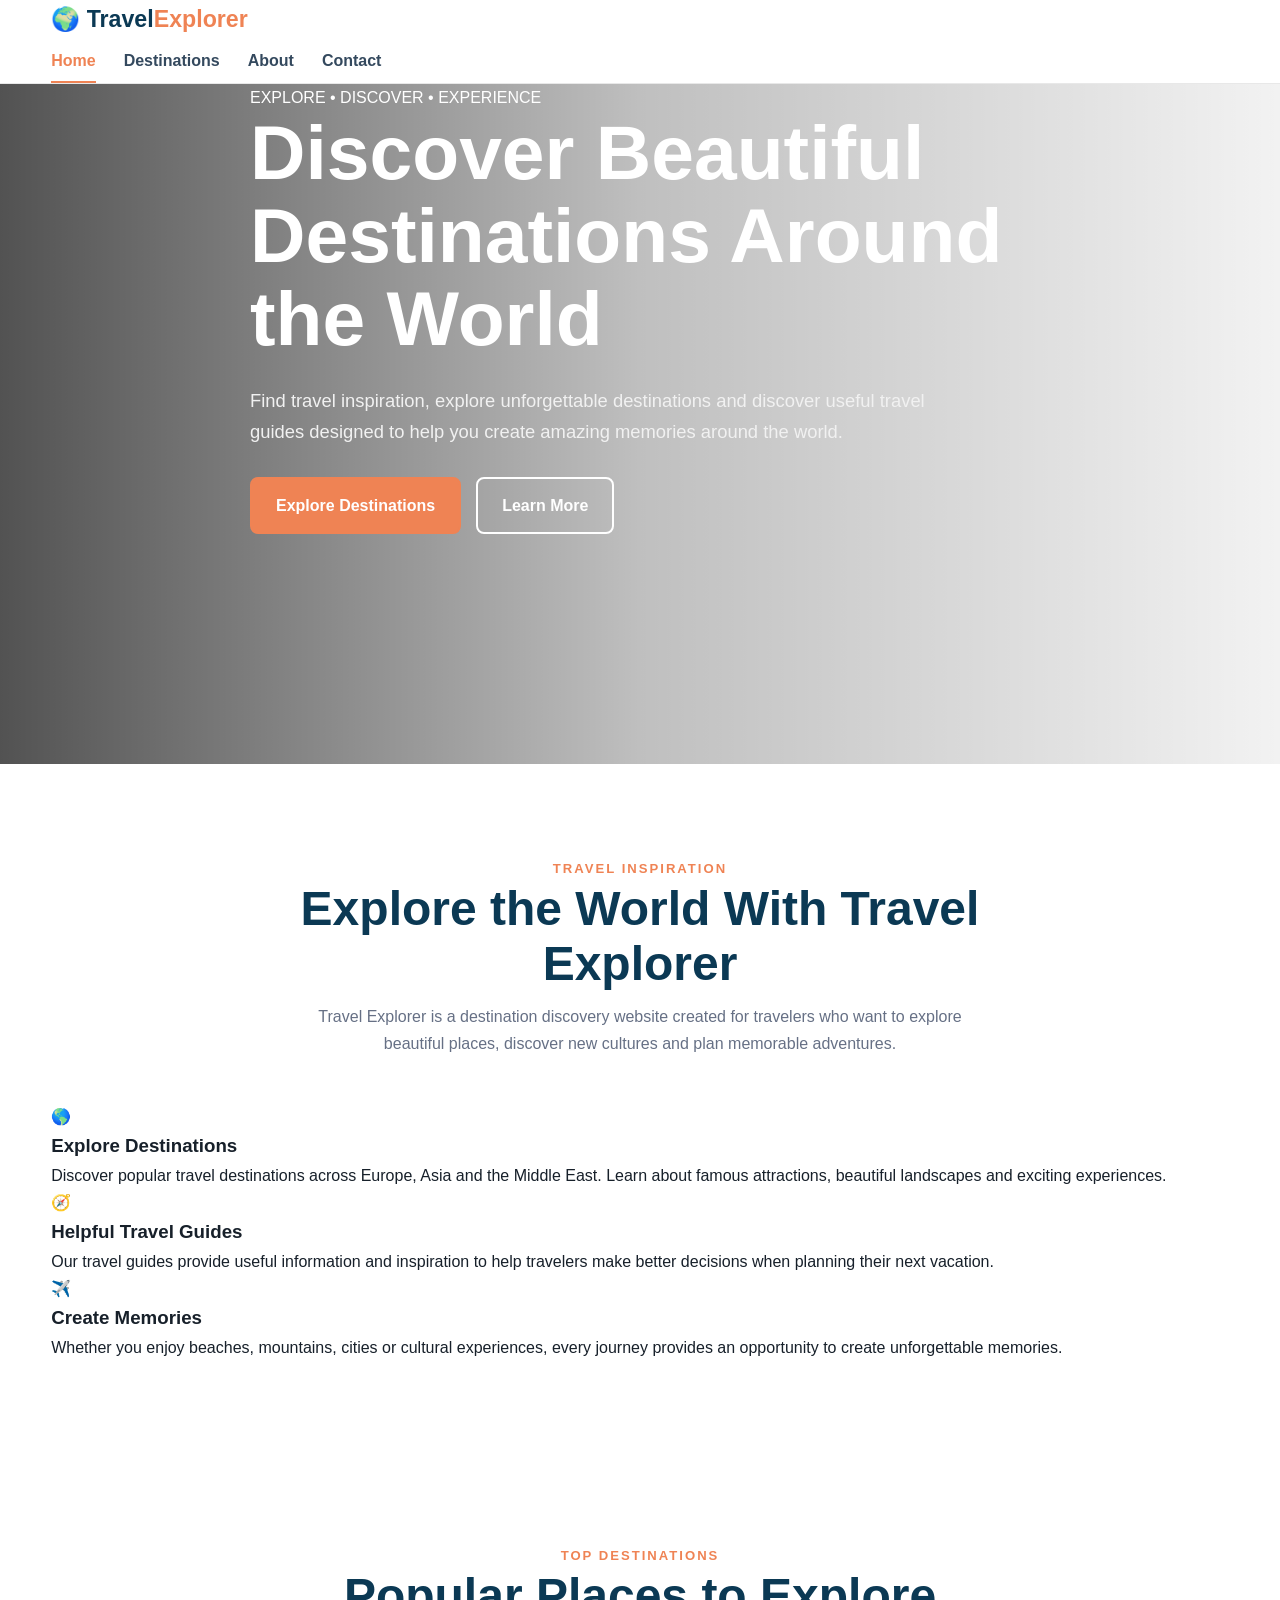
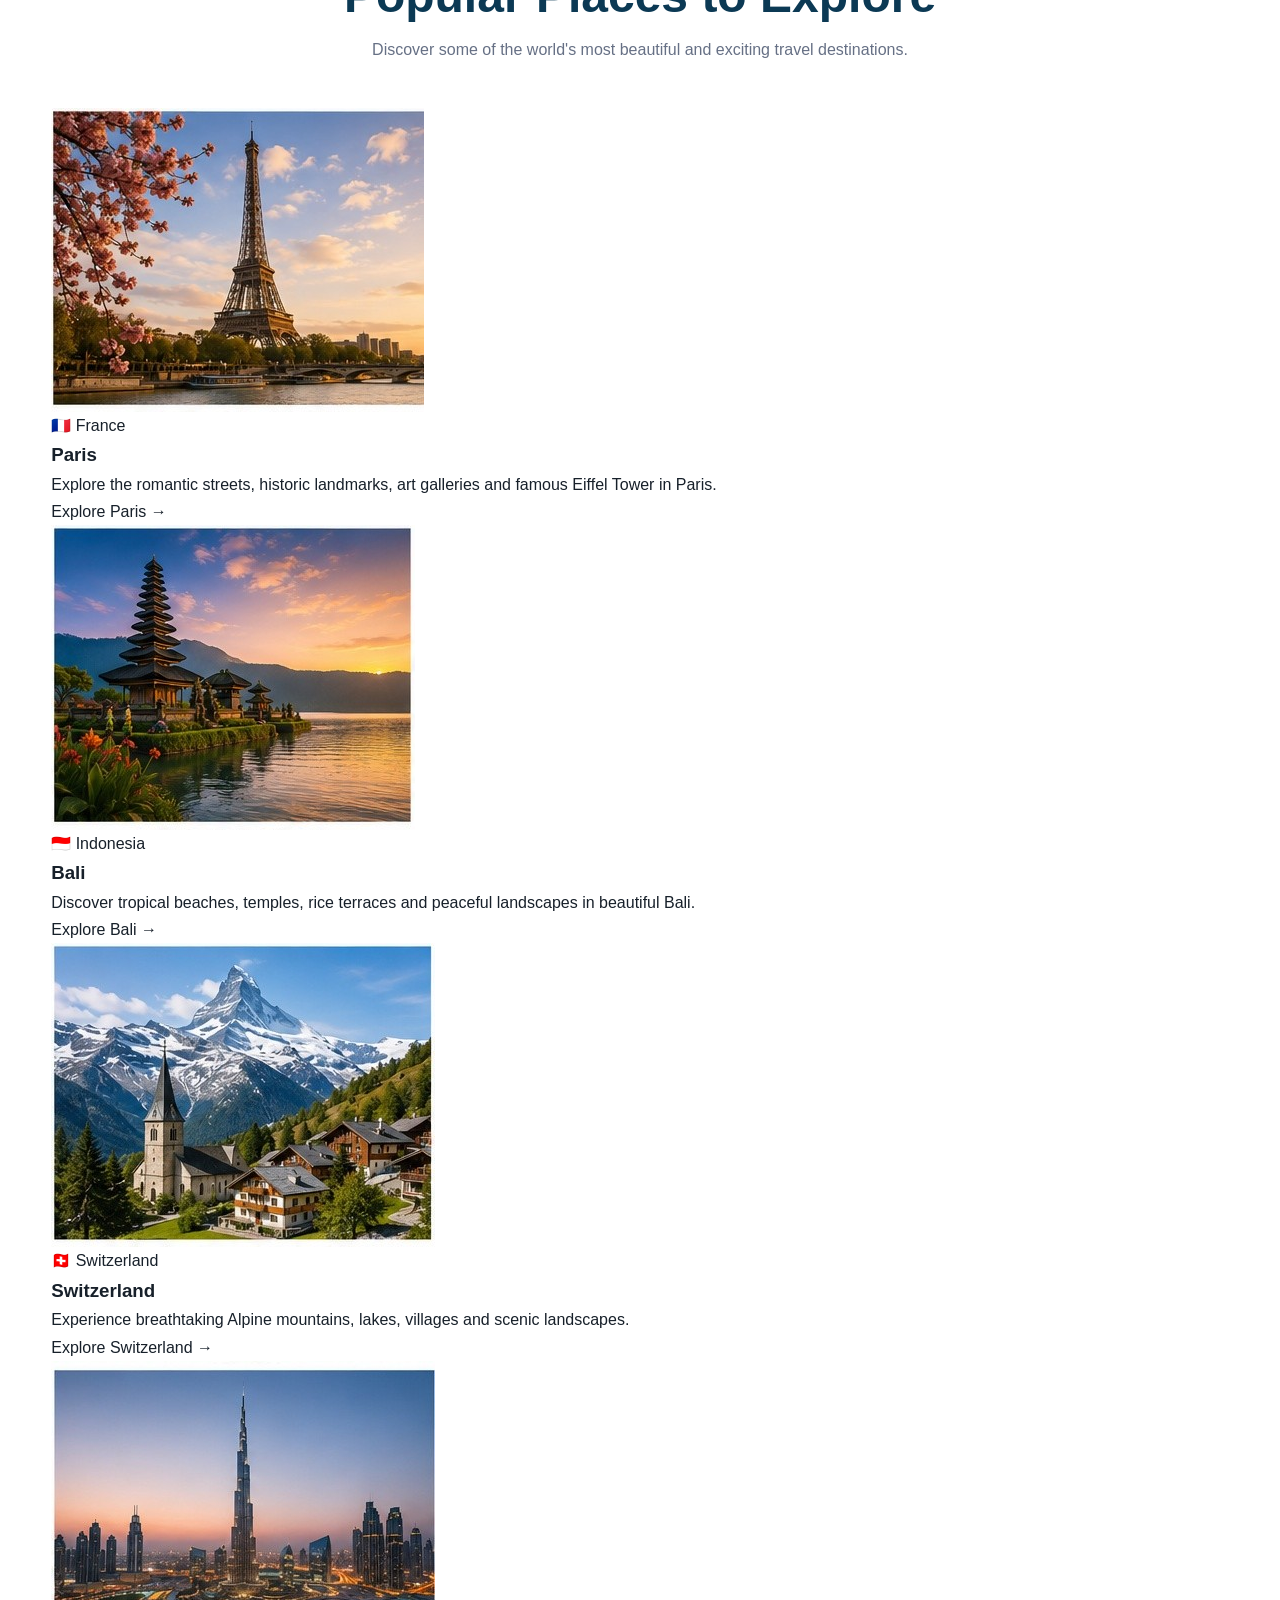
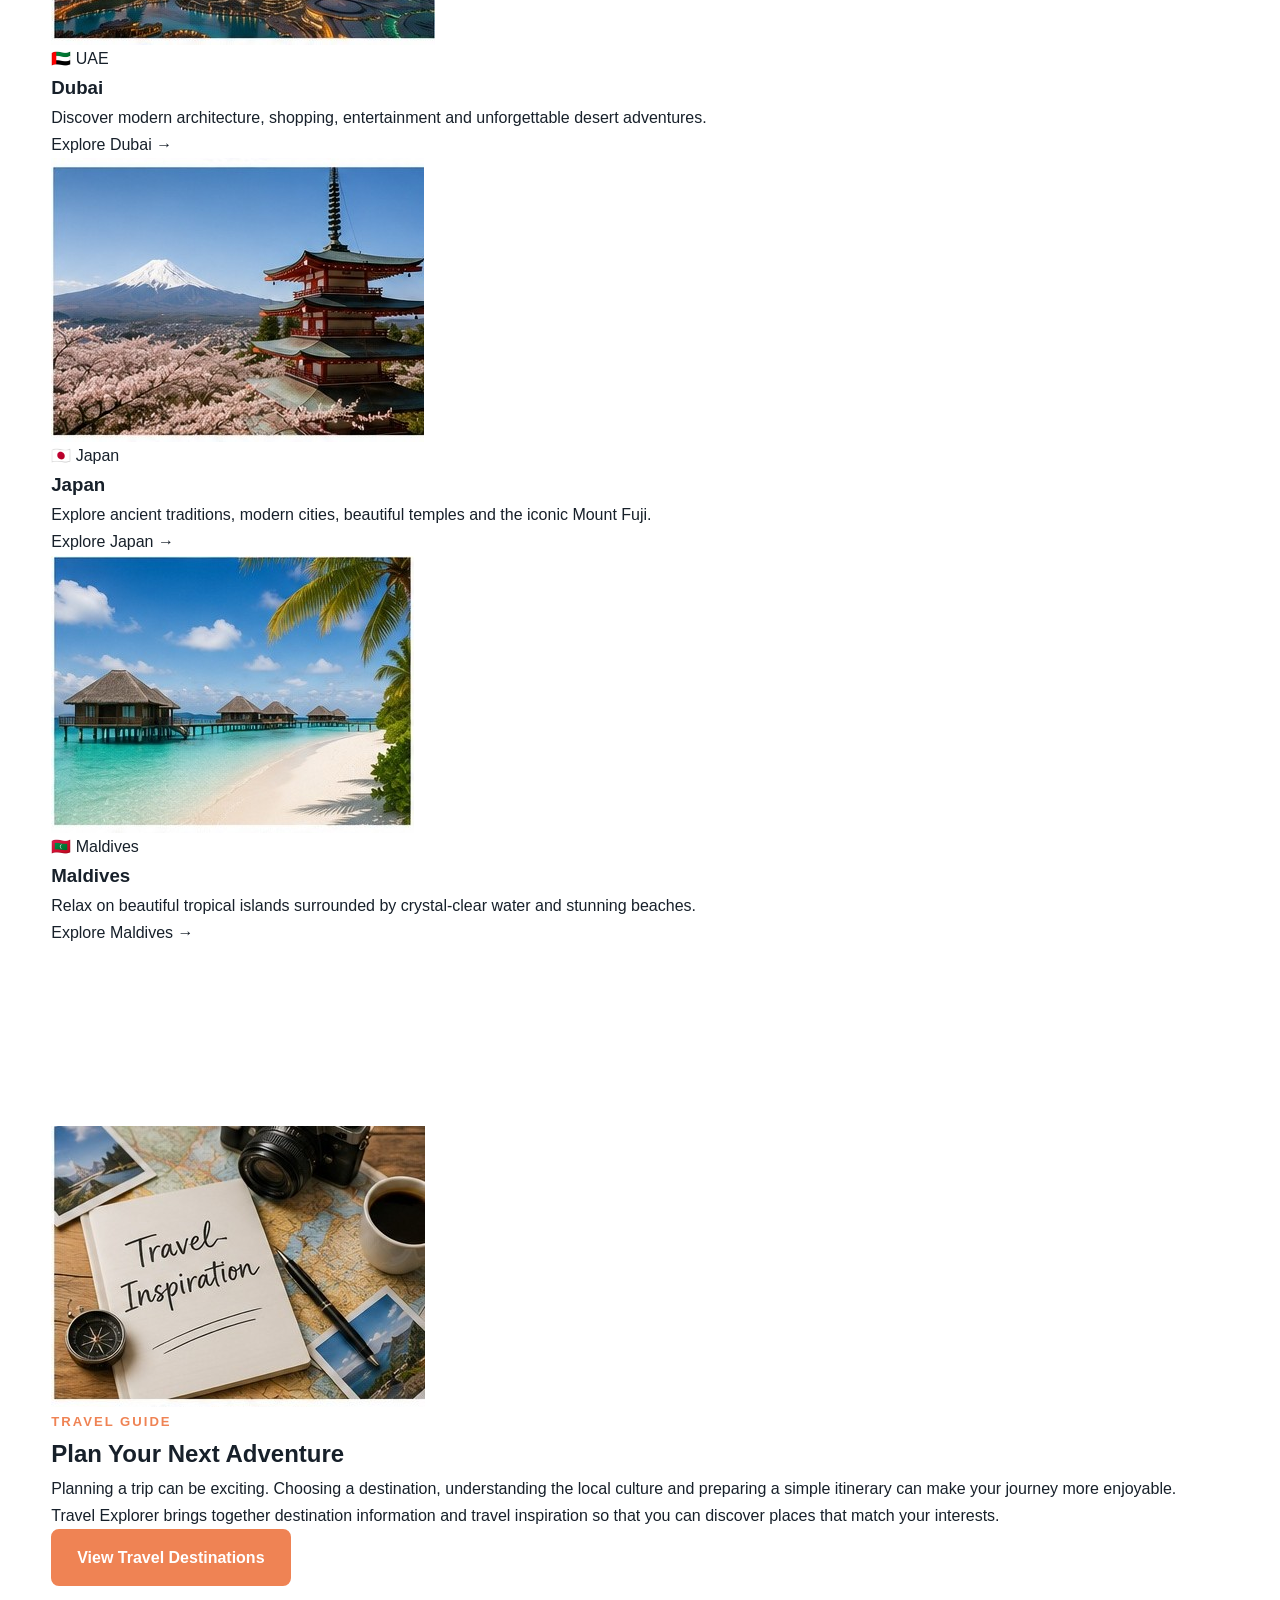
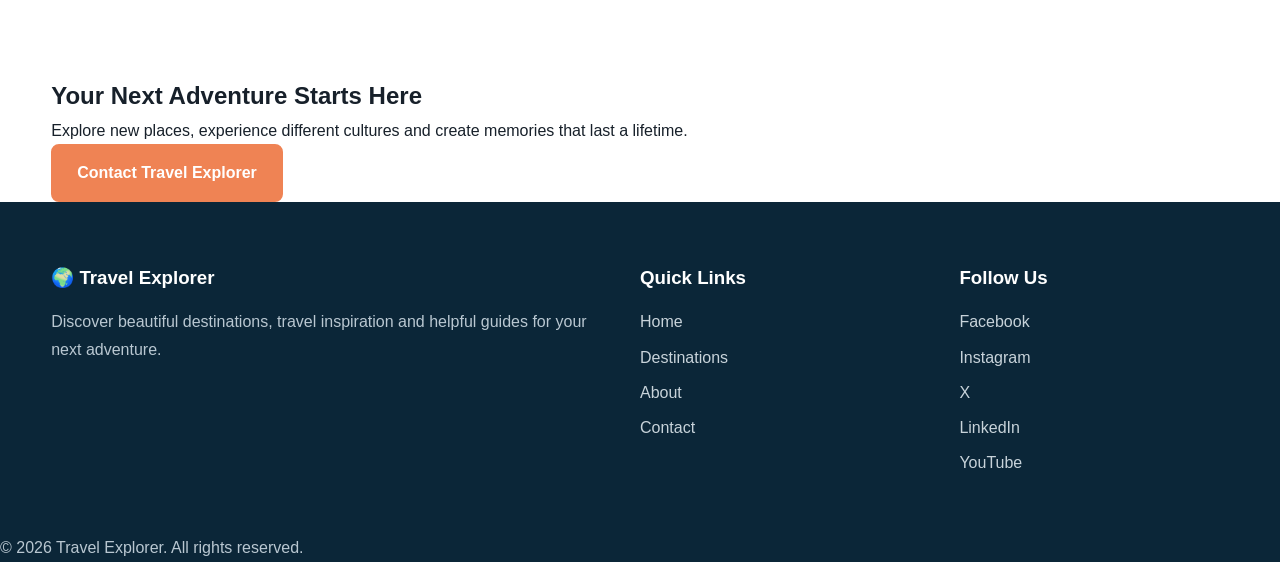
==== commit 10ea4350: "Enhance SEO and restructure HTML elements Updated SEO metadata and improved structure for better rea" ====
--- a/index.html
+++ b/index.html
@@ -1,6 +1,8 @@
 <!DOCTYPE html>
 <html lang="en">
 <head>
+
+    <!-- Basic SEO -->
     <meta charset="UTF-8">
 
     <meta name="viewport"
@@ -12,120 +14,219 @@
           content="Discover the world's best travel destinations, vacation ideas, travel guides and unforgettable adventures with Travel Explorer.">
 
     <meta name="keywords"
-          content="travel destinations, travel guides, vacation ideas, tourism, travel explorer, holiday destinations">
-
-    <meta name="author" content="Travel Explorer">
-
-    <meta name="robots" content="index, follow">
-
+          content="travel destinations, travel guides, vacation ideas, world travel, adventure travel, Travel Explorer">
+
+    <meta name="author"
+          content="Travel Explorer">
+
+    <meta name="robots"
+          content="index, follow">
+
+    <!-- Canonical -->
     <link rel="canonical"
-          href="https://your-domain.vercel.app/">
-
-    <link rel="icon" type="image/png" href="images/favicon.png">
+          href="https://project-rosy-delta-79.vercel.app/">
+
+    <!-- Favicon -->
+    <link rel="icon"
+          type="image/png"
+          href="images/favicon.png">
 
     <!-- Open Graph -->
+    <meta property="og:type"
+          content="website">
+
     <meta property="og:title"
           content="Travel Explorer | Best Travel Destinations & Guides">
 
     <meta property="og:description"
-          content="Explore beautiful destinations, travel guides and unforgettable adventures around the world.">
-
-    <meta property="og:type" content="website">
+          content="Explore beautiful destinations, travel inspiration and helpful vacation guides from Travel Explorer.">
 
     <meta property="og:url"
-          content="https://your-domain.vercel.app/">
+          content="https://project-rosy-delta-79.vercel.app/">
 
     <meta property="og:image"
-          content="https://your-domain.vercel.app/images/og-image.jpg">
-
-    <!-- Twitter / X Card -->
-    <meta name="twitter:card" content="summary_large_image">
+          content="https://project-rosy-delta-79.vercel.app/images/og-image.jpg">
+
+    <meta property="og:site_name"
+          content="Travel Explorer">
+
+    <!-- X / Twitter Card -->
+    <meta name="twitter:card"
+          content="summary_large_image">
 
     <meta name="twitter:title"
-          content="Travel Explorer | Travel Destinations & Guides">
+          content="Travel Explorer | Best Travel Destinations">
 
     <meta name="twitter:description"
-          content="Discover amazing destinations and travel inspiration around the world.">
+          content="Discover amazing destinations, travel guides and unforgettable adventures.">
 
     <meta name="twitter:image"
-          content="https://your-domain.vercel.app/images/og-image.jpg">
-
-    <!-- Preload Hero -->
-    <link rel="preload"
-          as="image"
-          href="images/hero-travel.jpg">
-
-    <link rel="stylesheet" href="style.css">
-
-    <!-- Organization Schema -->
+          content="https://project-rosy-delta-79.vercel.app/images/og-image.jpg">
+
+    <!-- Preconnect -->
+    <link rel="preconnect" href="https://fonts.googleapis.com">
+
+    <!-- Google Font -->
+    <link rel="preconnect"
+          href="https://fonts.gstatic.com"
+          crossorigin>
+
+    <link href="https://fonts.googleapis.com/css2?family=Poppins:wght@300;400;500;600;700;800&display=swap"
+          rel="stylesheet">
+
+    <!-- CSS -->
+    <link rel="stylesheet"
+          href="style.css">
+
+    <!-- Google Analytics
+         Replace G-XXXXXXXXXX with your real GA4 Measurement ID -->
+    <script async
+            src="https://www.googletagmanager.com/gtag/js?id=G-XXXXXXXXXX">
+    </script>
+
+    <script>
+        window.dataLayer = window.dataLayer || [];
+
+        function gtag() {
+            dataLayer.push(arguments);
+        }
+
+        gtag('js', new Date());
+
+        gtag('config', 'G-XXXXXXXXXX');
+    </script>
+
+
+    <!-- JSON-LD Structured Data -->
+
     <script type="application/ld+json">
     {
-        "@context": "https://schema.org",
-        "@type": "Organization",
-        "name": "Travel Explorer",
-        "url": "https://your-domain.vercel.app/",
-        "logo": "https://your-domain.vercel.app/images/favicon.png",
-        "sameAs": [
-            "https://www.facebook.com/",
-            "https://www.instagram.com/",
-            "https://www.youtube.com/",
-            "https://www.linkedin.com/"
-        ]
+      "@context": "https://schema.org",
+      "@type": "TravelAgency",
+      "name": "Travel Explorer",
+      "url": "https://project-rosy-delta-79.vercel.app/",
+      "logo": "https://project-rosy-delta-79.vercel.app/images/favicon.png",
+      "image": "https://project-rosy-delta-79.vercel.app/images/og-image.jpg",
+      "description": "Travel Explorer provides travel inspiration, destination guides and vacation ideas for travelers around the world.",
+      "telephone": "+91-98765-43210",
+      "address": {
+        "@type": "PostalAddress",
+        "streetAddress": "Travel Explorer, Main Road",
+        "addressLocality": "Mumbai",
+        "addressRegion": "Maharashtra",
+        "postalCode": "400001",
+        "addressCountry": "IN"
+      },
+      "sameAs": [
+        "https://www.facebook.com/travelexplorer",
+        "https://www.instagram.com/travelexplorer",
+        "https://x.com/travelexplorer",
+        "https://www.linkedin.com/company/travelexplorer",
+        "https://www.youtube.com/@travelexplorer"
+      ]
     }
     </script>
+
+    <script type="application/ld+json">
+    {
+      "@context": "https://schema.org",
+      "@type": "WebSite",
+      "name": "Travel Explorer",
+      "url": "https://project-rosy-delta-79.vercel.app/",
+      "description": "Travel destinations, guides and vacation inspiration.",
+      "potentialAction": {
+        "@type": "SearchAction",
+        "target": "https://project-rosy-delta-79.vercel.app/destinations.html?search={search_term_string}",
+        "query-input": "required name=search_term_string"
+      }
+    }
+    </script>
+
 </head>
 
+
 <body>
 
+<!-- ================= HEADER ================= -->
+
 <header class="header">
-    <div class="container nav">
-
-        <a href="index.html" class="logo">
-            ✈ Travel <span>Explorer</span>
+
+    <div class="container nav-container">
+
+        <a href="index.html"
+           class="logo"
+           aria-label="Travel Explorer Home">
+
+            🌍 Travel<span>Explorer</span>
+
         </a>
 
-        <nav aria-label="Main Navigation">
-            <a href="index.html" class="active">Home</a>
-            <a href="destinations.html">Destinations</a>
-            <a href="about.html">About</a>
-            <a href="contact.html">Contact</a>
+
+        <nav class="navbar"
+             aria-label="Main navigation">
+
+            <a href="index.html"
+               class="active">
+                Home
+            </a>
+
+            <a href="destinations.html">
+                Destinations
+            </a>
+
+            <a href="about.html">
+                About
+            </a>
+
+            <a href="contact.html">
+                Contact
+            </a>
+
         </nav>
 
     </div>
+
 </header>
 
 
+<!-- ================= HERO ================= -->
+
 <main>
 
-<!-- HERO -->
-
 <section class="hero">
 
-    <img src="images/hero-travel.jpg"
-         alt="Beautiful alpine lake surrounded by mountains and forests"
-         class="hero-image">
-
-    <div class="hero-overlay"></div>
-
-    <div class="hero-content">
-
-        <p class="eyebrow">EXPLORE • DISCOVER • EXPERIENCE</p>
-
-        <h1>Discover Beautiful Places Around the World</h1>
-
-        <p>
-            Explore amazing travel destinations, inspiring travel guides
-            and unforgettable experiences with Travel Explorer.
-        </p>
-
-        <div class="hero-buttons">
-            <a href="destinations.html" class="btn">
-                Explore Destinations
-            </a>
-
-            <a href="about.html" class="btn btn-outline">
-                Learn More
-            </a>
+    <div class="hero-overlay">
+
+        <div class="container hero-content">
+
+            <span class="hero-label">
+                EXPLORE • DISCOVER • EXPERIENCE
+            </span>
+
+            <h1>
+                Discover Beautiful Destinations Around the World
+            </h1>
+
+            <p>
+                Find travel inspiration, explore unforgettable destinations
+                and discover useful travel guides designed to help you create
+                amazing memories around the world.
+            </p>
+
+            <div class="hero-buttons">
+
+                <a href="destinations.html"
+                   class="btn btn-primary">
+                    Explore Destinations
+                </a>
+
+                <a href="about.html"
+                   class="btn btn-outline">
+                    Learn More
+                </a>
+
+            </div>
+
         </div>
 
     </div>
@@ -133,67 +234,144 @@
 </section>
 
 
-<!-- INTRODUCTION -->
+<!-- ================= INTRODUCTION ================= -->
 
 <section class="section">
 
-    <div class="container intro">
-
-        <div>
-            <p class="section-label">TRAVEL INSPIRATION</p>
-
-            <h2>Explore. Discover. Create Memories.</h2>
-        </div>
-
-        <p>
-            Travel Explorer helps travelers discover beautiful destinations
-            around the world. From peaceful beaches and majestic mountains
-            to vibrant cities and cultural landmarks, our travel guides
-            provide inspiration for your next adventure.
-        </p>
+    <div class="container">
+
+        <div class="section-heading">
+
+            <span class="section-label">
+                TRAVEL INSPIRATION
+            </span>
+
+            <h2>
+                Explore the World With Travel Explorer
+            </h2>
+
+            <p>
+                Travel Explorer is a destination discovery website created
+                for travelers who want to explore beautiful places, discover
+                new cultures and plan memorable adventures.
+            </p>
+
+        </div>
+
+
+        <div class="content-grid">
+
+            <article class="info-card">
+
+                <div class="icon">
+                    🌎
+                </div>
+
+                <h3>
+                    Explore Destinations
+                </h3>
+
+                <p>
+                    Discover popular travel destinations across Europe,
+                    Asia and the Middle East. Learn about famous attractions,
+                    beautiful landscapes and exciting experiences.
+                </p>
+
+            </article>
+
+
+            <article class="info-card">
+
+                <div class="icon">
+                    🧭
+                </div>
+
+                <h3>
+                    Helpful Travel Guides
+                </h3>
+
+                <p>
+                    Our travel guides provide useful information and
+                    inspiration to help travelers make better decisions
+                    when planning their next vacation.
+                </p>
+
+            </article>
+
+
+            <article class="info-card">
+
+                <div class="icon">
+                    ✈️
+                </div>
+
+                <h3>
+                    Create Memories
+                </h3>
+
+                <p>
+                    Whether you enjoy beaches, mountains, cities or
+                    cultural experiences, every journey provides an
+                    opportunity to create unforgettable memories.
+                </p>
+
+            </article>
+
+        </div>
 
     </div>
 
 </section>
 
 
-<!-- DESTINATIONS -->
-
-<section class="section light">
+<!-- ================= DESTINATIONS ================= -->
+
+<section class="section section-light">
 
     <div class="container">
 
         <div class="section-heading">
 
-            <p class="section-label">POPULAR PLACES</p>
-
-            <h2>Top Travel Destinations</h2>
+            <span class="section-label">
+                TOP DESTINATIONS
+            </span>
+
+            <h2>
+                Popular Places to Explore
+            </h2>
 
             <p>
                 Discover some of the world's most beautiful and exciting
-                destinations.
+                travel destinations.
             </p>
 
         </div>
 
 
-        <div class="cards">
-
-            <article class="card">
+        <div class="destination-grid">
+
+
+            <!-- Paris -->
+
+            <article class="destination-card">
 
                 <img src="images/destination-paris.jpg"
-                     alt="Eiffel Tower in Paris during sunset"
+                     alt="Eiffel Tower in Paris France"
                      loading="lazy">
 
-                <div class="card-body">
-
-                    <span class="location">France</span>
-
-                    <h3>Paris</h3>
+                <div class="destination-content">
+
+                    <span>
+                        🇫🇷 France
+                    </span>
+
+                    <h3>
+                        Paris
+                    </h3>
 
                     <p>
-                        Experience the romantic streets, historic landmarks
-                        and famous architecture of Paris.
+                        Explore the romantic streets, historic landmarks,
+                        art galleries and famous Eiffel Tower in Paris.
                     </p>
 
                     <a href="destinations.html#paris">
@@ -205,21 +383,27 @@
             </article>
 
 
-            <article class="card">
+            <!-- Bali -->
+
+            <article class="destination-card">
 
                 <img src="images/destination-bali.jpg"
-                     alt="Beautiful tropical scenery and temple in Bali"
+                     alt="Beautiful tropical beach in Bali Indonesia"
                      loading="lazy">
 
-                <div class="card-body">
-
-                    <span class="location">Indonesia</span>
-
-                    <h3>Bali</h3>
+                <div class="destination-content">
+
+                    <span>
+                        🇮🇩 Indonesia
+                    </span>
+
+                    <h3>
+                        Bali
+                    </h3>
 
                     <p>
-                        Discover tropical beaches, peaceful temples and
-                        unforgettable island experiences.
+                        Discover tropical beaches, temples, rice terraces
+                        and peaceful landscapes in beautiful Bali.
                     </p>
 
                     <a href="destinations.html#bali">
@@ -231,21 +415,27 @@
             </article>
 
 
-            <article class="card">
+            <!-- Switzerland -->
+
+            <article class="destination-card">
 
                 <img src="images/destination-switzerland.jpg"
-                     alt="Snow covered Swiss Alps and traditional village"
+                     alt="Swiss Alps mountains in Switzerland"
                      loading="lazy">
 
-                <div class="card-body">
-
-                    <span class="location">Switzerland</span>
-
-                    <h3>Switzerland</h3>
+                <div class="destination-content">
+
+                    <span>
+                        🇨🇭 Switzerland
+                    </span>
+
+                    <h3>
+                        Switzerland
+                    </h3>
 
                     <p>
-                        Enjoy spectacular Alpine scenery, peaceful villages
-                        and breathtaking mountain landscapes.
+                        Experience breathtaking Alpine mountains, lakes,
+                        villages and scenic landscapes.
                     </p>
 
                     <a href="destinations.html#switzerland">
@@ -257,21 +447,27 @@
             </article>
 
 
-            <article class="card">
+            <!-- Dubai -->
+
+            <article class="destination-card">
 
                 <img src="images/destination-dubai.jpg"
-                     alt="Dubai skyline with Burj Khalifa at sunset"
+                     alt="Dubai skyline and modern architecture"
                      loading="lazy">
 
-                <div class="card-body">
-
-                    <span class="location">UAE</span>
-
-                    <h3>Dubai</h3>
+                <div class="destination-content">
+
+                    <span>
+                        🇦🇪 UAE
+                    </span>
+
+                    <h3>
+                        Dubai
+                    </h3>
 
                     <p>
-                        Explore modern architecture, luxury experiences
-                        and exciting attractions in Dubai.
+                        Discover modern architecture, shopping,
+                        entertainment and unforgettable desert adventures.
                     </p>
 
                     <a href="destinations.html#dubai">
@@ -283,21 +479,27 @@
             </article>
 
 
-            <article class="card">
+            <!-- Japan -->
+
+            <article class="destination-card">
 
                 <img src="images/destination-japan.jpg"
-                     alt="Mount Fuji and traditional Japanese pagoda"
+                     alt="Mount Fuji and traditional Japanese landscape"
                      loading="lazy">
 
-                <div class="card-body">
-
-                    <span class="location">Japan</span>
-
-                    <h3>Japan</h3>
+                <div class="destination-content">
+
+                    <span>
+                        🇯🇵 Japan
+                    </span>
+
+                    <h3>
+                        Japan
+                    </h3>
 
                     <p>
-                        Experience Japanese culture, beautiful temples,
-                        cherry blossoms and Mount Fuji.
+                        Explore ancient traditions, modern cities,
+                        beautiful temples and the iconic Mount Fuji.
                     </p>
 
                     <a href="destinations.html#japan">
@@ -309,21 +511,27 @@
             </article>
 
 
-            <article class="card">
+            <!-- Maldives -->
+
+            <article class="destination-card">
 
                 <img src="images/destination-maldives.jpg"
-                     alt="Turquoise Maldives beach with tropical water villas"
+                     alt="Clear blue water and tropical beach in Maldives"
                      loading="lazy">
 
-                <div class="card-body">
-
-                    <span class="location">Maldives</span>
-
-                    <h3>Maldives</h3>
+                <div class="destination-content">
+
+                    <span>
+                        🇲🇻 Maldives
+                    </span>
+
+                    <h3>
+                        Maldives
+                    </h3>
 
                     <p>
-                        Relax on beautiful beaches and enjoy crystal-clear
-                        tropical waters in the Maldives.
+                        Relax on beautiful tropical islands surrounded by
+                        crystal-clear water and stunning beaches.
                     </p>
 
                     <a href="destinations.html#maldives">
@@ -341,163 +549,173 @@
 </section>
 
 
-<!-- WHY US -->
+<!-- ================= TRAVEL GUIDE ================= -->
 
 <section class="section">
 
+    <div class="container guide-grid">
+
+        <div class="guide-image">
+
+            <img src="images/travel-blog.jpg"
+                 alt="Travel planning with camera and travel journal"
+                 loading="lazy">
+
+        </div>
+
+
+        <div class="guide-content">
+
+            <span class="section-label">
+                TRAVEL GUIDE
+            </span>
+
+            <h2>
+                Plan Your Next Adventure
+            </h2>
+
+            <p>
+                Planning a trip can be exciting. Choosing a destination,
+                understanding the local culture and preparing a simple
+                itinerary can make your journey more enjoyable.
+            </p>
+
+            <p>
+                Travel Explorer brings together destination information
+                and travel inspiration so that you can discover places
+                that match your interests.
+            </p>
+
+            <a href="destinations.html"
+               class="btn btn-primary">
+                View Travel Destinations
+            </a>
+
+        </div>
+
+    </div>
+
+</section>
+
+
+<!-- ================= CTA ================= -->
+
+<section class="cta">
+
     <div class="container">
 
-        <div class="section-heading">
-
-            <p class="section-label">WHY TRAVEL EXPLORER</p>
-
-            <h2>Plan Your Next Adventure</h2>
-
-        </div>
-
-
-        <div class="features">
-
-            <div class="feature">
-
-                <div class="feature-icon">🌍</div>
-
-                <h3>Beautiful Destinations</h3>
-
-                <p>
-                    Discover carefully selected destinations from around
-                    the world.
-                </p>
+        <h2>
+            Your Next Adventure Starts Here
+        </h2>
+
+        <p>
+            Explore new places, experience different cultures and
+            create memories that last a lifetime.
+        </p>
+
+        <a href="contact.html"
+           class="btn btn-light">
+            Contact Travel Explorer
+        </a>
+
+    </div>
+
+</section>
+
+</main>
+
+
+<!-- ================= FOOTER ================= -->
+
+<footer class="footer">
+
+    <div class="container footer-grid">
+
+        <div>
+
+            <h3>
+                🌍 Travel Explorer
+            </h3>
+
+            <p>
+                Discover beautiful destinations, travel inspiration
+                and helpful guides for your next adventure.
+            </p>
+
+        </div>
+
+
+        <div>
+
+            <h3>
+                Quick Links
+            </h3>
+
+            <a href="index.html">
+                Home
+            </a>
+
+            <a href="destinations.html">
+                Destinations
+            </a>
+
+            <a href="about.html">
+                About
+            </a>
+
+            <a href="contact.html">
+                Contact
+            </a>
+
+        </div>
+
+
+        <div>
+
+            <h3>
+                Follow Us
+            </h3>
+
+            <div class="social-links">
+
+                <a href="https://www.facebook.com/travelexplorer"
+                   target="_blank"
+                   rel="noopener noreferrer">
+                    Facebook
+                </a>
+
+                <a href="https://www.instagram.com/travelexplorer"
+                   target="_blank"
+                   rel="noopener noreferrer">
+                    Instagram
+                </a>
+
+                <a href="https://x.com/travelexplorer"
+                   target="_blank"
+                   rel="noopener noreferrer">
+                    X
+                </a>
+
+                <a href="https://www.linkedin.com/company/travelexplorer"
+                   target="_blank"
+                   rel="noopener noreferrer">
+                    LinkedIn
+                </a>
+
+                <a href="https://www.youtube.com/@travelexplorer"
+                   target="_blank"
+                   rel="noopener noreferrer">
+                    YouTube
+                </a>
 
             </div>
 
-
-            <div class="feature">
-
-                <div class="feature-icon">🧭</div>
-
-                <h3>Travel Guides</h3>
-
-                <p>
-                    Find useful travel information and inspiration for
-                    planning your trip.
-                </p>
-
-            </div>
-
-
-            <div class="feature">
-
-                <div class="feature-icon">📸</div>
-
-                <h3>Travel Inspiration</h3>
-
-                <p>
-                    Get inspired by beautiful places and unforgettable
-                    travel experiences.
-                </p>
-
-            </div>
-
         </div>
 
     </div>
 
-</section>
-
-
-<!-- BLOG -->
-
-<section class="section light">
-
-    <div class="container blog-preview">
-
-        <div class="blog-image">
-
-            <img src="images/travel-blog.jpg"
-                 alt="Travel planning notebook, camera and world map"
-                 loading="lazy">
-
-        </div>
-
-        <div class="blog-content">
-
-            <p class="section-label">TRAVEL INSPIRATION</p>
-
-            <h2>Turn Your Travel Dreams Into Memories</h2>
-
-            <p>
-                Every journey begins with an idea. Discover new destinations,
-                plan your adventure and create memories that last a lifetime.
-            </p>
-
-            <a href="destinations.html" class="btn">
-                Start Exploring
-            </a>
-
-        </div>
-
-    </div>
-
-</section>
-
-</main>
-
-
-<footer class="footer">
-
-    <div class="container footer-grid">
-
-        <div>
-
-            <h2>Travel Explorer</h2>
-
-            <p>
-                Discover destinations, explore new cultures and make
-                unforgettable memories around the world.
-            </p>
-
-        </div>
-
-
-        <div>
-
-            <h3>Quick Links</h3>
-
-            <a href="index.html">Home</a>
-            <a href="destinations.html">Destinations</a>
-            <a href="about.html">About</a>
-            <a href="contact.html">Contact</a>
-
-        </div>
-
-
-        <div>
-
-            <h3>Follow Us</h3>
-
-            <a href="https://www.facebook.com/" rel="noopener">
-                Facebook
-            </a>
-
-            <a href="https://www.instagram.com/" rel="noopener">
-                Instagram
-            </a>
-
-            <a href="https://www.youtube.com/" rel="noopener">
-                YouTube
-            </a>
-
-            <a href="https://www.linkedin.com/" rel="noopener">
-                LinkedIn
-            </a>
-
-        </div>
-
-    </div>
-
-
-    <div class="copyright">
+
+    <div class="footer-bottom">
 
         <p>
             © 2026 Travel Explorer. All rights reserved.
@@ -507,5 +725,6 @@
 
 </footer>
 
+
 </body>
 </html>
--- a/style.css
+++ b/style.css
@@ -1,10 +1,7 @@
-/* =====================================================
+/* ================================
    TRAVEL EXPLORER
-   SEO PRACTICAL PROJECT
-===================================================== */
-
-
-/* ================= RESET ================= */
+   SEO PROJECT WEBSITE
+================================ */
 
 * {
     margin: 0;
@@ -19,10 +16,16 @@
 
 
 body {
-    font-family: "Inter", sans-serif;
-    color: #172033;
+    font-family:
+        Arial,
+        Helvetica,
+        sans-serif;
+
+    line-height: 1.7;
+
+    color: #17202a;
+
     background: #ffffff;
-    line-height: 1.7;
 }
 
 
@@ -33,74 +36,39 @@
 
 
 a {
+    text-decoration: none;
     color: inherit;
-    text-decoration: none;
-}
-
-
-button,
-input,
-textarea {
-    font: inherit;
-}
-
-
-/* ================= VARIABLES ================= */
-
-:root {
-
-    --primary: #0f766e;
-    --primary-dark: #115e59;
-
-    --dark: #0f172a;
-    --text: #475569;
-
-    --light: #f8fafc;
-    --border: #e2e8f0;
-
-    --white: #ffffff;
-
-    --container: 1180px;
-
-}
-
-
-/* ================= CONTAINER ================= */
+}
+
 
 .container {
-
-    width: min(
-        calc(100% - 40px),
-        var(--container)
-    );
-
-    margin-inline: auto;
-
-}
-
-
-/* ================= HEADER ================= */
-
-.site-header {
-
+    width: min(1180px, 92%);
+
+    margin: auto;
+}
+
+
+/* ================================
+   HEADER
+================================ */
+
+.header {
     position: sticky;
 
     top: 0;
 
     z-index: 1000;
 
-    background: rgba(255,255,255,0.96);
-
-    backdrop-filter: blur(12px);
-
-    border-bottom: 1px solid var(--border);
-
-}
-
-
-.navbar {
-
-    min-height: 78px;
+    background: rgba(255, 255, 255, 0.96);
+
+    border-bottom: 1px solid #e8e8e8;
+
+    backdrop-filter: blur(10px);
+}
+
+
+.nav {
+    min-height: 76px;
 
     display: flex;
 
@@ -108,136 +76,89 @@
 
     justify-content: space-between;
 
+    gap: 30px;
 }
 
 
 .logo {
-
+    font-size: 1.45rem;
+
+    font-weight: 800;
+
+    color: #0b3954;
+
+    white-space: nowrap;
+}
+
+
+.logo span {
+    color: #ef8354;
+}
+
+
+nav {
     display: flex;
 
     align-items: center;
 
-    gap: 9px;
-
-    font-size: 21px;
-
-    font-weight: 800;
-
-    color: var(--dark);
-
-}
-
-
-.logo > span:last-child span {
-
-    color: var(--primary);
-
-}
-
-
-.logo-icon {
-
-    width: 40px;
-
-    height: 40px;
-
-    display: grid;
-
-    place-items: center;
-
-    border-radius: 10px;
-
-    background: var(--primary);
-
-    color: white;
-
-}
-
-
-.nav-links {
+    gap: 28px;
+}
+
+
+nav a {
+    font-weight: 600;
+
+    color: #34495e;
+
+    position: relative;
+
+    padding: 8px 0;
+
+    transition: 0.3s;
+}
+
+
+nav a:hover,
+nav a.active {
+    color: #ef8354;
+}
+
+
+nav a.active::after {
+    content: "";
+
+    position: absolute;
+
+    bottom: 0;
+
+    left: 0;
+
+    width: 100%;
+
+    height: 2px;
+
+    background: #ef8354;
+}
+
+
+/* ================================
+   HERO
+================================ */
+
+.hero {
+    min-height: 680px;
+
+    position: relative;
 
     display: flex;
 
     align-items: center;
 
-    gap: 30px;
-
-}
-
-
-.nav-links a {
-
-    color: #475569;
-
-    font-weight: 600;
-
-    font-size: 14px;
-
-}
-
-
-.nav-links a:hover,
-.nav-links a.active {
-
-    color: var(--primary);
-
-}
-
-
-.nav-button {
-
-    background: var(--primary);
-
-    color: white !important;
-
-    padding: 11px 18px;
-
-    border-radius: 8px;
-
-}
-
-
-.nav-button:hover {
-
-    background: var(--primary-dark);
-
-}
-
-
-.menu-toggle {
-
-    display: none;
-
-    border: none;
-
-    background: transparent;
-
-    font-size: 27px;
-
-    cursor: pointer;
-
-}
-
-
-/* ================= HERO ================= */
-
-.hero {
-
-    position: relative;
-
-    min-height: 680px;
-
-    display: flex;
-
-    align-items: center;
-
     overflow: hidden;
-
 }
 
 
 .hero-image {
-
     position: absolute;
 
     inset: 0;
@@ -247,12 +168,10 @@
     height: 100%;
 
     object-fit: cover;
-
 }
 
 
 .hero-overlay {
-
     position: absolute;
 
     inset: 0;
@@ -260,15 +179,17 @@
     background:
         linear-gradient(
             90deg,
-            rgba(15,23,42,.88),
-            rgba(15,23,42,.42),
-            rgba(15,23,42,.18)
+            rgba(0, 0, 0, 0.68),
+            rgba(0, 0, 0, 0.25),
+            rgba(0, 0, 0, 0.05)
         );
-
 }
 
 
 .hero-content {
+    width: min(1180px, 92%);
+
+    margin: auto;
 
     position: relative;
 
@@ -276,1114 +197,737 @@
 
     color: white;
 
-    padding-top: 50px;
-
+    max-width: 780px;
+}
+
+
+.eyebrow,
+.section-label {
+    font-size: 0.82rem;
+
+    letter-spacing: 2px;
+
+    font-weight: 800;
+
+    color: #ef8354;
+
+    margin-bottom: 10px;
 }
 
 
 .hero h1 {
-
-    max-width: 800px;
-
-    font-family: "Playfair Display", serif;
-
-    font-size: clamp(44px, 7vw, 78px);
-
-    line-height: 1.05;
-
-    margin: 18px 0;
-
-}
-
-
-.hero p {
-
-    max-width: 650px;
-
-    font-size: 19px;
-
-    color: #e2e8f0;
-
+    font-size: clamp(2.7rem, 6vw, 5rem);
+
+    line-height: 1.08;
+
+    margin-bottom: 25px;
+}
+
+
+.hero-content > p:not(.eyebrow) {
+    font-size: 1.15rem;
+
+    max-width: 680px;
+
+    color: #f1f1f1;
+
+    margin-bottom: 30px;
 }
 
 
 .hero-buttons {
-
     display: flex;
 
-    gap: 14px;
-
-    margin-top: 32px;
-
-}
-
-
-/* ================= BUTTONS ================= */
-
-.button {
-
-    display: inline-flex;
-
-    align-items: center;
-
-    justify-content: center;
-
-    padding: 13px 22px;
+    gap: 15px;
+
+    flex-wrap: wrap;
+}
+
+
+/* ================================
+   BUTTON
+================================ */
+
+.btn {
+    display: inline-block;
+
+    padding: 13px 24px;
 
     border-radius: 8px;
 
+    background: #ef8354;
+
+    color: white;
+
     font-weight: 700;
 
-    border: 1px solid transparent;
-
-    transition: .25s ease;
-
-}
-
-
-.button-primary {
-
-    background: var(--primary);
-
-    color: white;
-
-}
-
-
-.button-primary:hover {
-
-    background: var(--primary-dark);
-
+    border: 2px solid #ef8354;
+
+    transition: 0.3s;
+}
+
+
+.btn:hover {
     transform: translateY(-2px);
 
-}
-
-
-.button-dark {
-
-    background: var(--dark);
-
-    color: white;
-
-}
-
-
-.button-dark:hover {
-
-    background: var(--primary);
-
-}
-
-
-.button-outline {
-
-    border-color: rgba(255,255,255,.6);
-
-    color: white;
-
-}
-
-
-.button-outline:hover {
-
+    background: #df7042;
+
+    border-color: #df7042;
+}
+
+
+.btn-outline {
+    background: transparent;
+
+    border-color: white;
+}
+
+
+.btn-outline:hover {
     background: white;
 
-    color: var(--dark);
-
-}
-
-
-.center-button {
-
-    display: flex;
-
-    justify-content: center;
-
-    margin-top: 45px;
-
-}
-
-
-/* ================= SECTIONS ================= */
+    color: #17202a;
+}
+
+
+/* ================================
+   SECTIONS
+================================ */
 
 .section {
-
-    padding: 100px 0;
-
-}
-
-
-.section-light {
-
-    background: var(--light);
-
+    padding: 90px 0;
+}
+
+
+.light {
+    background: #f6f8fa;
+}
+
+
+.intro {
+    display: grid;
+
+    grid-template-columns: 1fr 1fr;
+
+    gap: 60px;
+
+    align-items: start;
+}
+
+
+.intro h2,
+.section-heading h2,
+.blog-content h2 {
+    font-size: clamp(2rem, 4vw, 3rem);
+
+    line-height: 1.15;
+
+    color: #0b3954;
+}
+
+
+.intro > p {
+    font-size: 1.08rem;
+
+    color: #5d6d7e;
 }
 
 
 .section-heading {
-
-    max-width: 750px;
-
-    margin: 0 auto 55px;
+    max-width: 700px;
+
+    margin: 0 auto 45px;
 
     text-align: center;
-
-}
-
-
-.section-heading h2,
-.content-reading h2 {
-
-    font-family: "Playfair Display", serif;
-
-    color: var(--dark);
-
-    font-size: clamp(32px, 4vw, 48px);
-
-    line-height: 1.2;
-
-    margin: 12px 0 18px;
-
-}
-
-
-.section-heading p {
-
-    color: var(--text);
-
-}
-
-
-.eyebrow {
-
-    display: inline-block;
-
-    color: var(--primary);
-
-    font-size: 12px;
-
-    font-weight: 800;
-
-    letter-spacing: 2px;
-
-}
-
-
-.eyebrow.light {
-
-    color: #a7f3d0;
-
-}
-
-
-/* ================= FEATURES ================= */
-
-.feature-grid {
-
+}
+
+
+.section-heading > p:last-child {
+    margin-top: 12px;
+
+    color: #667085;
+}
+
+
+/* ================================
+   CARDS
+================================ */
+
+.cards {
     display: grid;
 
     grid-template-columns:
         repeat(3, 1fr);
 
     gap: 25px;
-
-}
-
-
-.feature-card {
-
-    padding: 35px;
-
-    border: 1px solid var(--border);
-
-    border-radius: 14px;
-
+}
+
+
+.card {
     background: white;
 
-    transition: .25s ease;
-
-}
-
-
-.feature-card:hover {
-
-    transform: translateY(-5px);
+    border-radius: 15px;
+
+    overflow: hidden;
 
     box-shadow:
-        0 20px 40px rgba(15,23,42,.08);
-
-}
-
-
-.feature-icon {
-
-    width: 55px;
-
-    height: 55px;
-
-    display: grid;
-
-    place-items: center;
-
-    border-radius: 12px;
-
-    background: #ccfbf1;
-
-    font-size: 25px;
-
-    margin-bottom: 20px;
-
-}
-
-
-.feature-card h3 {
-
-    font-size: 20px;
+        0 8px 30px rgba(0, 0, 0, 0.07);
+
+    transition: 0.3s;
+}
+
+
+.card:hover {
+    transform: translateY(-7px);
+
+    box-shadow:
+        0 18px 40px rgba(0, 0, 0, 0.12);
+}
+
+
+.card img {
+    width: 100%;
+
+    height: 230px;
+
+    object-fit: cover;
+}
+
+
+.card-body {
+    padding: 25px;
+}
+
+
+.location {
+    color: #ef8354;
+
+    font-size: 0.78rem;
+
+    font-weight: 800;
+
+    letter-spacing: 1.5px;
+
+    margin-bottom: 5px;
+}
+
+
+.card h3 {
+    color: #0b3954;
+
+    font-size: 1.5rem;
 
     margin-bottom: 10px;
-
-    color: var(--dark);
-
-}
-
-
-.feature-card p {
-
-    color: var(--text);
-
-}
-
-
-/* ================= DESTINATION CARDS ================= */
-
-.destination-grid {
-
+}
+
+
+.card p {
+    color: #667085;
+
+    margin-bottom: 15px;
+}
+
+
+.card a {
+    color: #ef8354;
+
+    font-weight: 700;
+}
+
+
+/* ================================
+   FEATURES
+================================ */
+
+.features {
     display: grid;
 
     grid-template-columns:
         repeat(3, 1fr);
 
     gap: 25px;
-
-}
-
-
-.destination-card {
+}
+
+
+.feature {
+    text-align: center;
+
+    padding: 35px 25px;
+
+    border: 1px solid #e7eaee;
+
+    border-radius: 15px;
 
     background: white;
-
-    border: 1px solid var(--border);
-
-    border-radius: 15px;
-
-    overflow: hidden;
-
-    transition: .25s ease;
-
-}
-
-
-.destination-card:hover {
-
-    transform: translateY(-6px);
+}
+
+
+.feature-icon {
+    font-size: 2.7rem;
+
+    margin-bottom: 15px;
+}
+
+
+.feature h3 {
+    color: #0b3954;
+
+    margin-bottom: 10px;
+}
+
+
+.feature p {
+    color: #667085;
+}
+
+
+/* ================================
+   BLOG
+================================ */
+
+.blog-preview {
+    display: grid;
+
+    grid-template-columns: 1fr 1fr;
+
+    gap: 60px;
+
+    align-items: center;
+}
+
+
+.blog-image img {
+    width: 100%;
+
+    border-radius: 18px;
 
     box-shadow:
-        0 20px 45px rgba(15,23,42,.1);
-
-}
-
-
-.card-image {
-
-    height: 250px;
-
-    position: relative;
-
-}
-
-
-.card-image img {
-
-    width: 100%;
-
-    height: 100%;
-
-    object-fit: cover;
-
-}
-
-
-.card-badge {
-
-    position: absolute;
-
-    top: 15px;
-
-    left: 15px;
-
-    background: white;
-
-    color: var(--dark);
-
-    padding: 5px 10px;
-
-    border-radius: 20px;
-
-    font-size: 12px;
-
-    font-weight: 700;
-
-}
-
-
-.card-content {
-
-    padding: 25px;
-
-}
-
-
-.card-content h3 {
-
-    font-family: "Playfair Display", serif;
-
-    font-size: 26px;
-
-    color: var(--dark);
-
-    margin-bottom: 8px;
-
-}
-
-
-.card-content p {
-
-    color: var(--text);
-
-    margin-bottom: 18px;
-
-}
-
-
-.text-link {
-
-    color: var(--primary);
-
-    font-weight: 800;
-
-}
-
-
-.text-link:hover {
-
-    color: var(--primary-dark);
-
-}
-
-
-/* ================= CONTENT ================= */
-
-.content-reading {
-
-    max-width: 850px;
-
-    margin-inline: auto;
-
-}
-
-
-.content-reading h3 {
-
-    color: var(--dark);
-
-    font-size: 24px;
-
-    margin-top: 30px;
-
-    margin-bottom: 8px;
-
-}
-
-
-.content-reading p {
-
-    color: var(--text);
-
-    margin-bottom: 18px;
-
-}
-
-
-.content-reading a {
-
-    color: var(--primary);
-
-    font-weight: 700;
-
-}
-
-
-.content-reading a:hover {
-
-    text-decoration: underline;
-
-}
-
-
-/* ================= STATS ================= */
-
-.stats-section {
-
-    background: var(--dark);
-
-    color: white;
-
-    padding: 60px 0;
-
-}
-
-
-.stats-grid {
-
-    display: grid;
-
-    grid-template-columns:
-        repeat(4, 1fr);
-
-    gap: 30px;
-
-    text-align: center;
-
-}
-
-
-.stat strong {
-
-    display: block;
-
-    font-size: 38px;
-
-    color: #5eead4;
-
-}
-
-
-.stat span {
-
-    color: #cbd5e1;
-
-}
-
-
-/* ================= FAQ ================= */
-
-.faq {
-
-    max-width: 850px;
-
-    margin: auto;
-
-}
-
-
-details {
-
-    border-bottom: 1px solid var(--border);
-
-    padding: 20px 0;
-
-}
-
-
-summary {
-
-    cursor: pointer;
-
-    font-weight: 700;
-
-    color: var(--dark);
-
-}
-
-
-details p {
-
-    margin-top: 12px;
-
-    color: var(--text);
-
-}
-
-
-/* ================= PAGE HERO ================= */
+        0 15px 40px rgba(0, 0, 0, 0.12);
+}
+
+
+.blog-content h2 {
+    margin-bottom: 20px;
+}
+
+
+.blog-content p:not(.section-label) {
+    color: #667085;
+
+    margin-bottom: 25px;
+}
+
+
+/* ================================
+   PAGE HERO
+================================ */
 
 .page-hero {
-
-    padding: 120px 0;
-
-    text-align: center;
-
-    color: white;
+    padding: 110px 0;
 
     background:
         linear-gradient(
             135deg,
-            #0f172a,
-            #115e59
+            #0b3954,
+            #176b87
         );
 
+    color: white;
 }
 
 
 .page-hero h1 {
-
-    font-family: "Playfair Display", serif;
-
-    font-size: clamp(40px, 6vw, 65px);
-
-    margin: 15px 0;
-
-}
-
-
-.page-hero p {
-
+    font-size: clamp(2.5rem, 5vw, 4rem);
+
+    line-height: 1.1;
+
+    margin-bottom: 15px;
+}
+
+
+.page-hero p:not(.section-label) {
     max-width: 650px;
 
-    margin: auto;
-
-    color: #dbeafe;
-
-}
-
-
-/* ================= DETAIL HERO ================= */
-
-.detail-hero {
-
-    position: relative;
-
-    min-height: 500px;
-
-    display: flex;
+    font-size: 1.1rem;
+
+    color: #e8f1f5;
+}
+
+
+/* ================================
+   DESTINATIONS
+================================ */
+
+.destination-list {
+    display: grid;
+
+    gap: 55px;
+}
+
+
+.destination {
+    display: grid;
+
+    grid-template-columns: 1fr 1fr;
+
+    gap: 50px;
 
     align-items: center;
-
-    overflow: hidden;
-
-}
-
-
-.detail-hero > img {
-
-    position: absolute;
-
-    inset: 0;
-
+}
+
+
+.destination:nth-child(even) img {
+    order: 2;
+}
+
+
+.destination img {
     width: 100%;
 
-    height: 100%;
+    height: 360px;
 
     object-fit: cover;
 
-}
-
-
-.detail-overlay {
-
-    position: absolute;
-
-    inset: 0;
-
-    background:
-        rgba(15,23,42,.62);
-
-}
-
-
-.detail-content {
-
-    position: relative;
-
-    z-index: 2;
+    border-radius: 18px;
+
+    box-shadow:
+        0 15px 40px rgba(0, 0, 0, 0.1);
+}
+
+
+.destination h2 {
+    font-size: 2.4rem;
+
+    color: #0b3954;
+
+    margin-bottom: 15px;
+}
+
+
+.destination p:not(.location) {
+    color: #667085;
+
+    font-size: 1.05rem;
+}
+
+
+/* ================================
+   ABOUT
+================================ */
+
+.about-grid {
+    display: grid;
+
+    grid-template-columns: 1fr 1fr;
+
+    gap: 60px;
+
+    align-items: center;
+}
+
+
+.about-grid img {
+    width: 100%;
+
+    border-radius: 18px;
+}
+
+
+.about-grid h2 {
+    color: #0b3954;
+
+    font-size: 2.7rem;
+
+    line-height: 1.15;
+
+    margin-bottom: 20px;
+}
+
+
+.about-grid p:not(.section-label) {
+    color: #667085;
+
+    margin-bottom: 18px;
+}
+
+
+/* ================================
+   CONTACT
+================================ */
+
+.contact-grid {
+    display: grid;
+
+    grid-template-columns: 1fr 1fr;
+
+    gap: 60px;
+
+    align-items: start;
+}
+
+
+.contact-grid img {
+    width: 100%;
+
+    border-radius: 18px;
+}
+
+
+.contact-grid h2 {
+    color: #0b3954;
+
+    font-size: 2.5rem;
+
+    line-height: 1.15;
+
+    margin-bottom: 15px;
+}
+
+
+.contact-grid p {
+    color: #667085;
+
+    margin-bottom: 20px;
+}
+
+
+form {
+    display: grid;
+
+    gap: 10px;
+}
+
+
+label {
+    font-weight: 700;
+
+    color: #34495e;
+
+    margin-top: 8px;
+}
+
+
+input,
+textarea {
+    width: 100%;
+
+    padding: 14px 15px;
+
+    border: 1px solid #d5dce2;
+
+    border-radius: 8px;
+
+    font: inherit;
+
+    outline: none;
+}
+
+
+input:focus,
+textarea:focus {
+    border-color: #ef8354;
+
+    box-shadow:
+        0 0 0 3px rgba(239, 131, 84, 0.12);
+}
+
+
+textarea {
+    resize: vertical;
+}
+
+
+.contact-info {
+    display: grid;
+
+    grid-template-columns:
+        repeat(3, 1fr);
+
+    gap: 25px;
+}
+
+
+.contact-info > div {
+    background: white;
+
+    padding: 25px;
+
+    border-radius: 12px;
+
+    border: 1px solid #e5e7eb;
+}
+
+
+.contact-info h3 {
+    color: #0b3954;
+
+    margin-bottom: 8px;
+}
+
+
+/* ================================
+   FOOTER
+================================ */
+
+.footer {
+    background: #0b2638;
 
     color: white;
 
-}
-
-
-.detail-content h1 {
-
-    font-family: "Playfair Display", serif;
-
-    font-size: clamp(42px, 6vw, 68px);
-
-    margin: 15px 0;
-
-}
-
-
-.detail-content p {
-
-    max-width: 650px;
-
-    font-size: 18px;
-
-    color: #e2e8f0;
-
-}
-
-
-/* ================= ABOUT ================= */
-
-.about-grid {
-
+    padding-top: 60px;
+}
+
+
+.footer-grid {
     display: grid;
 
     grid-template-columns:
-        1fr 1fr;
-
-    gap: 70px;
-
-    align-items: center;
-
-}
-
-
-.about-image {
-
-    width: 100%;
-
-    height: 550px;
-
-    object-fit: cover;
-
-    border-radius: 16px;
-
-}
-
-
-/* ================= CONTACT ================= */
-
-.contact-grid {
-
-    display: grid;
-
-    grid-template-columns:
-        1fr 1fr;
-
-    gap: 70px;
-
-}
-
-
-.contact-item {
-
-    margin-top: 28px;
-
-}
-
-
-.contact-item strong {
-
+        2fr 1fr 1fr;
+
+    gap: 50px;
+
+    padding-bottom: 50px;
+}
+
+
+.footer h2 {
+    margin-bottom: 15px;
+}
+
+
+.footer h3 {
+    margin-bottom: 15px;
+}
+
+
+.footer p {
+    color: #b9c7d1;
+}
+
+
+.footer a {
     display: block;
 
-    color: var(--dark);
-
-    margin-bottom: 5px;
-
-}
-
-
-.contact-item address {
-
-    color: var(--text);
-
-    font-style: normal;
-
-}
-
-
-.contact-item a {
-
-    color: var(--primary);
-
-    font-weight: 700;
-
-}
-
-
-.contact-form-wrapper {
-
-    padding: 35px;
-
-    background: var(--light);
-
-    border-radius: 15px;
-
-    border: 1px solid var(--border);
-
-}
-
-
-.contact-form {
-
-    display: grid;
-
-    gap: 10px;
-
-}
-
-
-.contact-form label {
-
-    font-weight: 700;
-
-    color: var(--dark);
-
-    margin-top: 10px;
-
-}
-
-
-.contact-form input,
-.contact-form textarea {
-
-    width: 100%;
-
-    border: 1px solid var(--border);
-
-    border-radius: 8px;
-
-    padding: 13px 15px;
-
-    background: white;
-
-    outline: none;
-
-}
-
-
-.contact-form input:focus,
-.contact-form textarea:focus {
-
-    border-color: var(--primary);
-
-    box-shadow:
-        0 0 0 3px rgba(15,118,110,.1);
-
-}
-
-
-.form-message {
-
-    color: var(--primary);
-
-    font-weight: 600;
-
-    min-height: 25px;
-
-}
-
-
-/* ================= FOOTER ================= */
-
-.footer {
-
-    background: #020617;
-
-    color: #cbd5e1;
-
-    padding-top: 70px;
-
-}
-
-
-.footer-grid {
-
-    display: grid;
-
-    grid-template-columns:
-        1.4fr 1fr 1.2fr 1.2fr;
-
-    gap: 45px;
-
-    padding-bottom: 55px;
-
-}
-
-
-.footer-logo {
-
-    color: white;
-
-    margin-bottom: 20px;
-
-}
-
-
-.footer h3 {
-
-    color: white;
-
-    font-size: 16px;
-
-    margin-bottom: 18px;
-
-}
-
-
-.footer p {
-
-    color: #94a3b8;
-
-    max-width: 350px;
-
-}
-
-
-.footer a:not(.logo) {
-
-    display: block;
-
-    color: #94a3b8;
+    color: #c8d3da;
 
     margin-bottom: 8px;
 
-}
-
-
-.footer a:not(.logo):hover {
-
-    color: #5eead4;
-
-}
-
-
-.footer address {
-
-    font-style: normal;
-
-    color: #94a3b8;
-
-    margin-bottom: 12px;
-
-}
-
-
-.social-links {
-
-    display: flex;
-
-    flex-wrap: wrap;
-
-    gap: 8px;
-
-}
-
-
-.footer .social-links a {
-
-    display: inline-block;
-
-    padding: 7px 10px;
-
-    border: 1px solid #334155;
-
-    border-radius: 6px;
-
-    font-size: 12px;
-
-}
-
-
-.footer-bottom {
-
-    border-top: 1px solid #1e293b;
-
-    padding: 20px 0;
-
-}
-
-
-.footer-bottom p {
-
-    max-width: none;
-
+    transition: 0.3s;
+}
+
+
+.footer a:hover {
+    color: #ef8354;
+}
+
+
+.copyright {
     text-align: center;
 
-    font-size: 13px;
-
-}
-
-
-/* ================= RESPONSIVE ================= */
+    padding: 20px;
+
+    border-top: 1px solid rgba(255,255,255,0.1);
+}
+
+
+/* ================================
+   RESPONSIVE
+================================ */
 
 @media (max-width: 900px) {
 
-    .nav-links {
-
-        position: absolute;
-
-        top: 78px;
-
-        left: 0;
-
-        right: 0;
-
-        display: none;
-
+    .nav {
         flex-direction: column;
 
-        align-items: stretch;
-
-        gap: 0;
-
-        background: white;
-
-        border-bottom: 1px solid var(--border);
-
-        padding: 10px 20px 20px;
-
-    }
-
-
-    .nav-links.show {
-
-        display: flex;
-
-    }
-
-
-    .nav-links a {
-
-        padding: 13px 0;
-
-    }
-
-
-    .menu-toggle {
-
-        display: block;
-
-    }
-
-
-    .feature-grid,
-    .destination-grid {
-
+        padding: 18px 0;
+    }
+
+
+    nav {
+        gap: 18px;
+
+        flex-wrap: wrap;
+
+        justify-content: center;
+    }
+
+
+    .hero {
+        min-height: 600px;
+    }
+
+
+    .intro,
+    .blog-preview,
+    .about-grid,
+    .contact-grid,
+    .destination {
         grid-template-columns: 1fr;
 
-    }
-
-
-    .stats-grid {
-
-        grid-template-columns:
-            repeat(2, 1fr);
-
+        gap: 35px;
+    }
+
+
+    .destination:nth-child(even) img {
+        order: initial;
+    }
+
+
+    .cards,
+    .features {
+        grid-template-columns: repeat(2, 1fr);
+    }
+
+
+    .contact-info {
+        grid-template-columns: 1fr;
     }
 
 
     .footer-grid {
-
-        grid-template-columns:
-            repeat(2, 1fr);
-
-    }
-
-
-    .about-grid,
-    .contact-grid {
-
+        grid-template-columns: 1fr 1fr;
+    }
+
+}
+
+
+@media (max-width: 600px) {
+
+    .section {
+        padding: 65px 0;
+    }
+
+
+    .hero {
+        min-height: 570px;
+    }
+
+
+    .hero h1 {
+        font-size: 2.5rem;
+    }
+
+
+    .cards,
+    .features,
+    .footer-grid {
         grid-template-columns: 1fr;
-
-    }
-
-}
-
-
-@media (max-width: 600px) {
-
-    .container {
-
-        width: min(
-            calc(100% - 28px),
-            var(--container)
-        );
-
-    }
-
-
-    .section {
-
-        padding: 70px 0;
-
-    }
-
-
-    .hero {
-
-        min-height: 600px;
-
-    }
-
-
-    .hero h1 {
-
-        font-size: 44px;
-
-    }
-
-
-    .hero p {
-
-        font-size: 16px;
-
-    }
-
-
-    .hero-buttons {
-
-        flex-direction: column;
-
-        align-items: stretch;
-
-    }
-
-
-    .button {
-
-        width: 100%;
-
-    }
-
-
-    .stats-grid {
-
-        grid-template-columns: 1fr 1fr;
-
-    }
-
-
-    .footer-grid {
-
-        grid-template-columns: 1fr;
-
-    }
-
-
-    .about-image {
-
-        height: 400px;
-
-    }
-
-
-    .contact-form-wrapper {
-
-        padding: 22px;
-
-    }
-
-}
+    }
+
+
+    .destination img {
+        height: 280px;
+    }
+
+
+    .about-grid h2,
+    .contact-grid h2 {
+        font-size: 2rem;
+    }
+
+
+    .page-hero {
+        padding: 80px 0;
+    }
+
+}
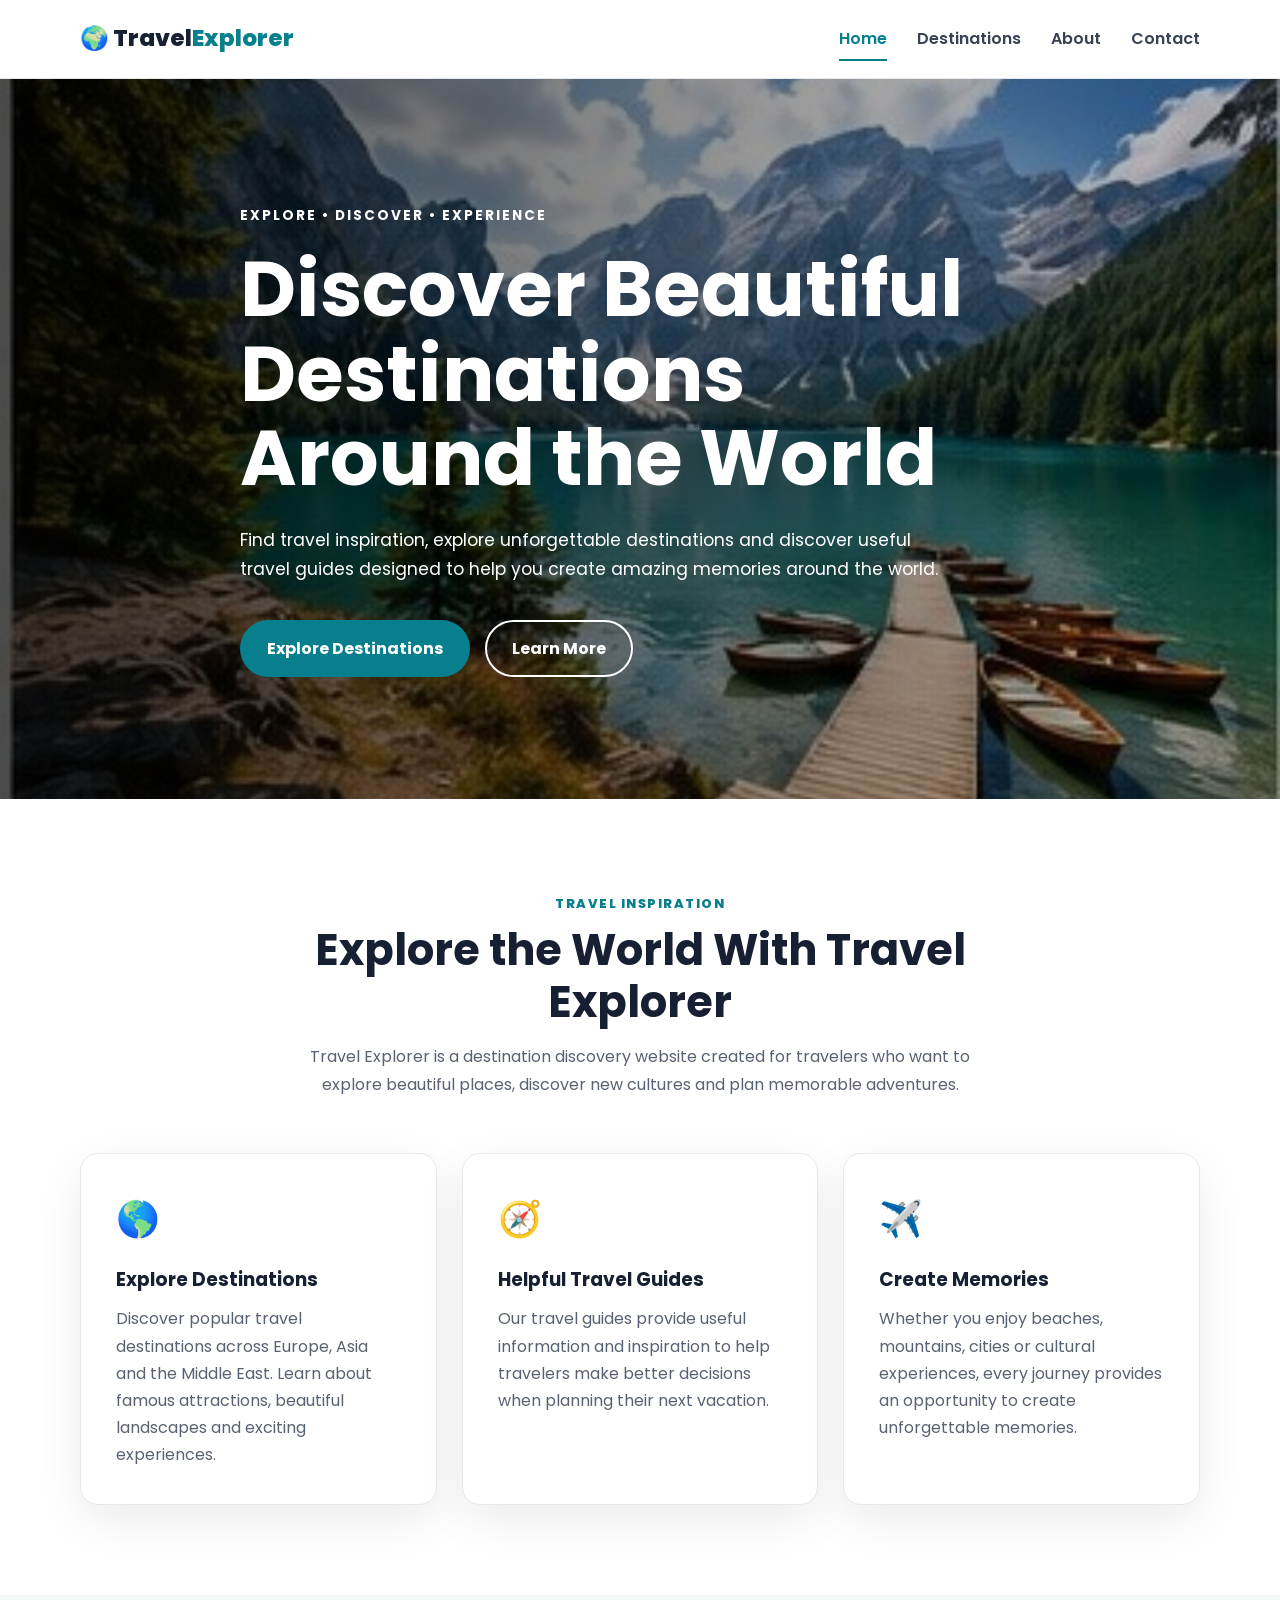
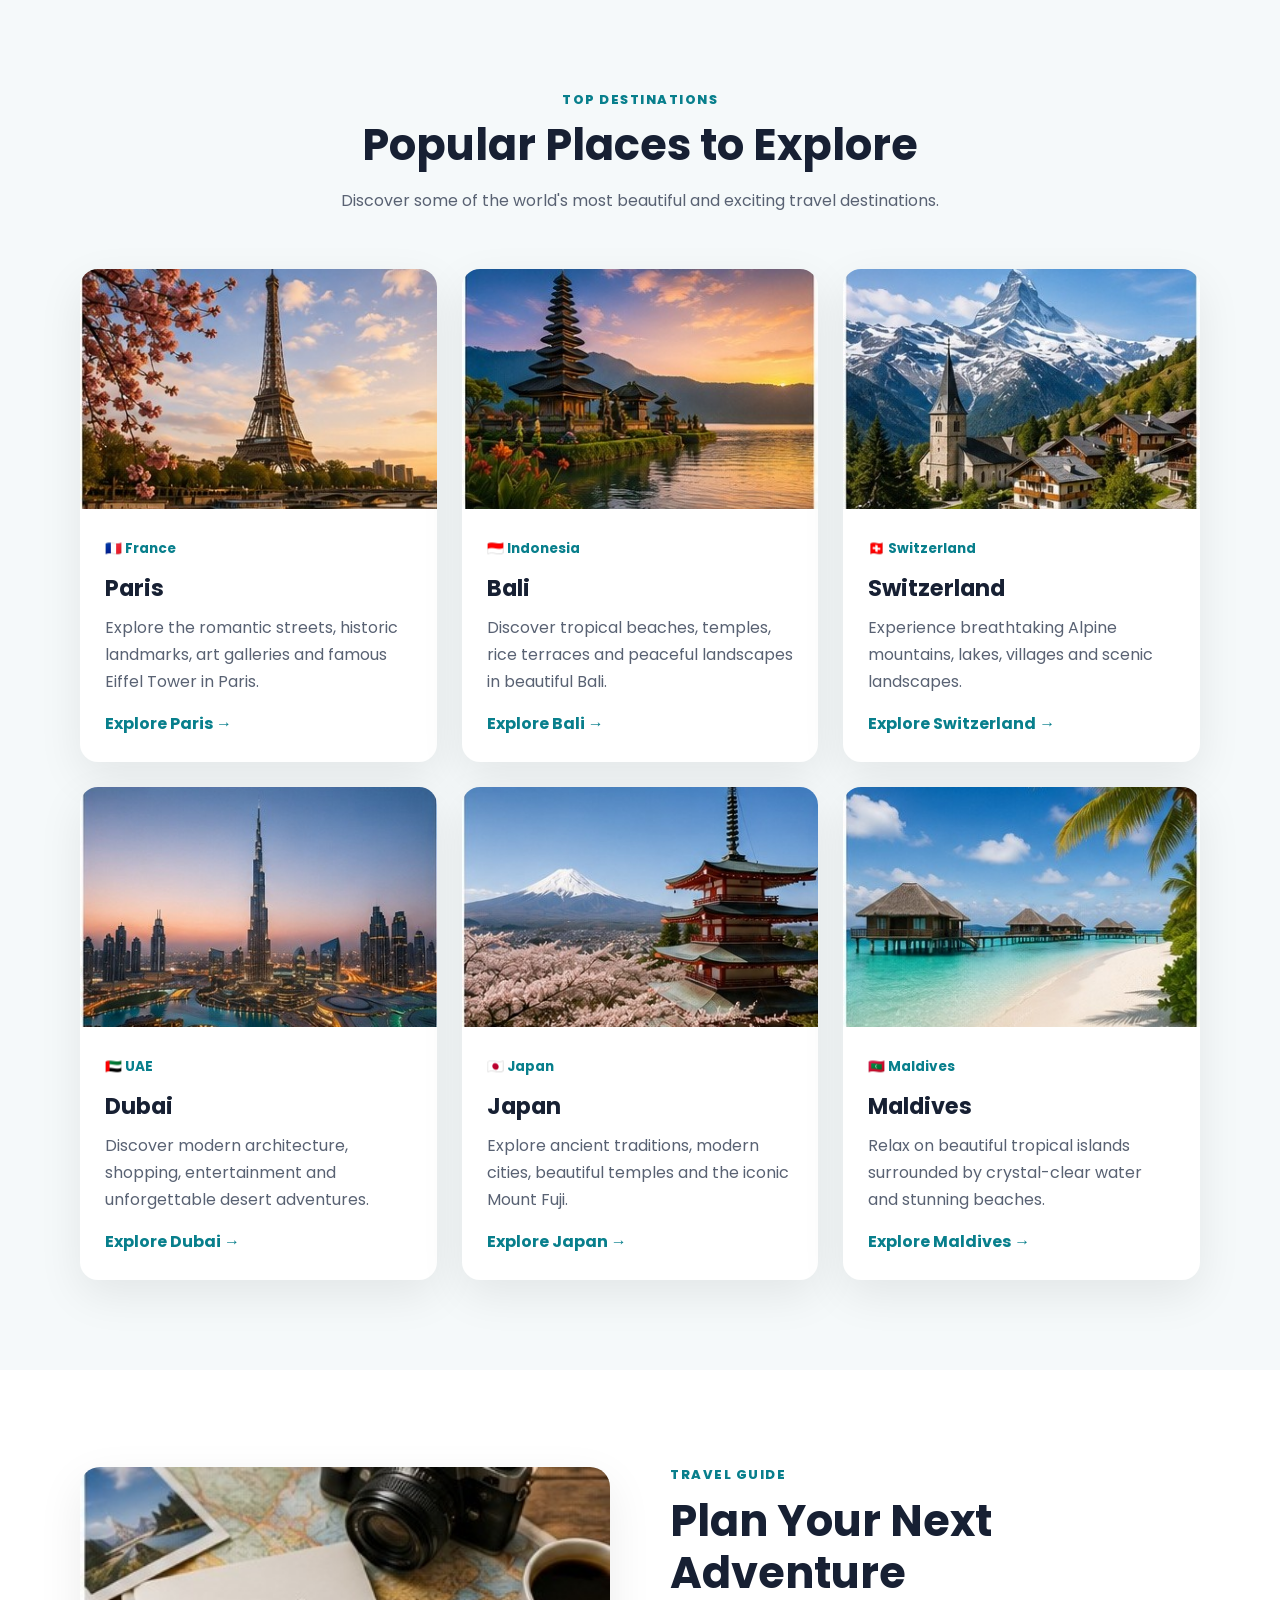
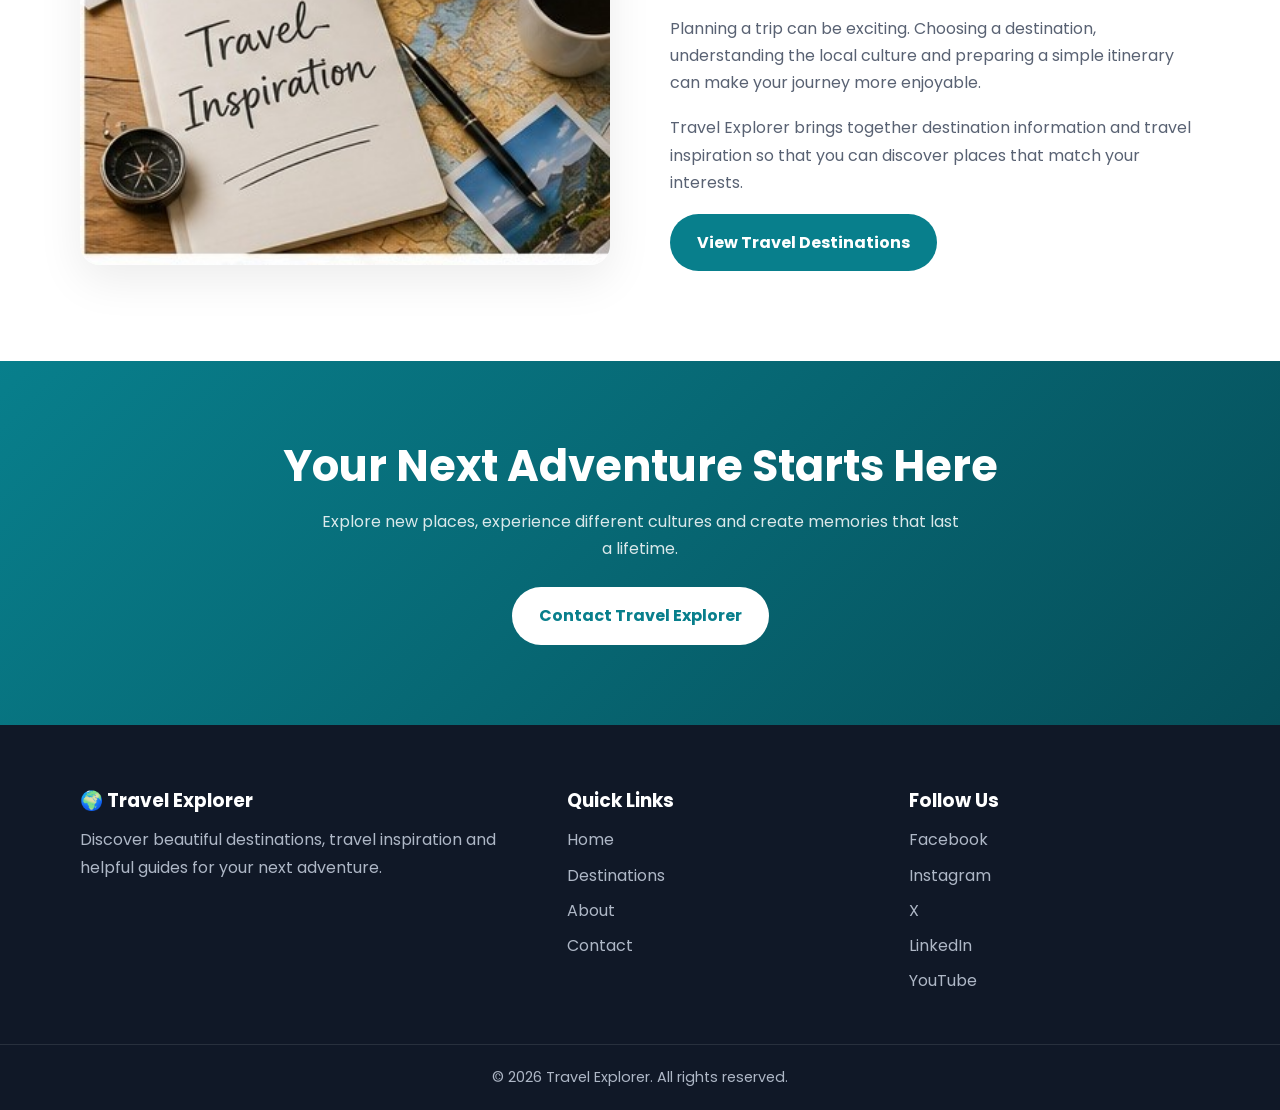
==== commit d8a95161: "Change URLs to point to GitHub Pages Updated canonical links and Open Graph metadata to point to the" ====
--- a/index.html
+++ b/index.html
@@ -24,7 +24,7 @@
 
     <!-- Canonical -->
     <link rel="canonical"
-          href="https://project-rosy-delta-79.vercel.app/">
+          href="https://shinchan111.github.io/project/">
 
     <!-- Favicon -->
     <link rel="icon"
@@ -42,10 +42,10 @@
           content="Explore beautiful destinations, travel inspiration and helpful vacation guides from Travel Explorer.">
 
     <meta property="og:url"
-          content="https://project-rosy-delta-79.vercel.app/">
+          content="https://shinchan111.github.io/project/">
 
     <meta property="og:image"
-          content="https://project-rosy-delta-79.vercel.app/images/og-image.jpg">
+          content="https://shinchan111.github.io/project/images/og-image.jpg">
 
     <meta property="og:site_name"
           content="Travel Explorer">
@@ -61,7 +61,7 @@
           content="Discover amazing destinations, travel guides and unforgettable adventures.">
 
     <meta name="twitter:image"
-          content="https://project-rosy-delta-79.vercel.app/images/og-image.jpg">
+          content="https://shinchan111.github.io/project/images/og-image.jpg">
 
     <!-- Preconnect -->
     <link rel="preconnect" href="https://fonts.googleapis.com">
@@ -104,9 +104,9 @@
       "@context": "https://schema.org",
       "@type": "TravelAgency",
       "name": "Travel Explorer",
-      "url": "https://project-rosy-delta-79.vercel.app/",
-      "logo": "https://project-rosy-delta-79.vercel.app/images/favicon.png",
-      "image": "https://project-rosy-delta-79.vercel.app/images/og-image.jpg",
+      "url": "https://shinchan111.github.io/project/",
+      "logo": "https://shinchan111.github.io/project/images/favicon.png",
+      "image": "https://shinchan111.github.io/project/images/og-image.jpg",
       "description": "Travel Explorer provides travel inspiration, destination guides and vacation ideas for travelers around the world.",
       "telephone": "+91-98765-43210",
       "address": {
@@ -132,11 +132,11 @@
       "@context": "https://schema.org",
       "@type": "WebSite",
       "name": "Travel Explorer",
-      "url": "https://project-rosy-delta-79.vercel.app/",
+      "url": "https://shinchan111.github.io/project/",
       "description": "Travel destinations, guides and vacation inspiration.",
       "potentialAction": {
         "@type": "SearchAction",
-        "target": "https://project-rosy-delta-79.vercel.app/destinations.html?search={search_term_string}",
+        "target": "https://shinchan111.github.io/project/destinations.html?search={search_term_string}",
         "query-input": "required name=search_term_string"
       }
     }
--- a/style.css
+++ b/style.css
@@ -1,7 +1,10 @@
-/* ================================
+/* =====================================================
    TRAVEL EXPLORER
-   SEO PROJECT WEBSITE
-================================ */
+   Responsive SEO Project Website
+===================================================== */
+
+
+/* ---------- RESET ---------- */
 
 * {
     margin: 0;
@@ -16,15 +19,9 @@
 
 
 body {
-    font-family:
-        Arial,
-        Helvetica,
-        sans-serif;
-
+    font-family: "Poppins", Arial, sans-serif;
     line-height: 1.7;
-
-    color: #17202a;
-
+    color: #172033;
     background: #ffffff;
 }
 
@@ -41,18 +38,48 @@
 }
 
 
+p {
+    color: #596273;
+}
+
+
+/* ---------- VARIABLES ---------- */
+
+:root {
+
+    --primary: #087f8c;
+    --primary-dark: #05636d;
+    --secondary: #f4a261;
+
+    --dark: #172033;
+    --text: #596273;
+
+    --light: #f5f9fa;
+    --white: #ffffff;
+
+    --border: #e5e9ee;
+
+    --shadow:
+        0 15px 45px rgba(0, 0, 0, 0.08);
+
+}
+
+
+/* ---------- CONTAINER ---------- */
+
 .container {
-    width: min(1180px, 92%);
+
+    width: min(1120px, 92%);
 
     margin: auto;
-}
-
-
-/* ================================
-   HEADER
-================================ */
+
+}
+
+
+/* ---------- HEADER ---------- */
 
 .header {
+
     position: sticky;
 
     top: 0;
@@ -61,14 +88,17 @@
 
     background: rgba(255, 255, 255, 0.96);
 
-    border-bottom: 1px solid #e8e8e8;
-
     backdrop-filter: blur(10px);
-}
-
-
-.nav {
-    min-height: 76px;
+
+    border-bottom:
+        1px solid var(--border);
+
+}
+
+
+.nav-container {
+
+    min-height: 78px;
 
     display: flex;
 
@@ -77,857 +107,980 @@
     justify-content: space-between;
 
     gap: 30px;
+
 }
 
 
 .logo {
+
     font-size: 1.45rem;
 
     font-weight: 800;
 
-    color: #0b3954;
-
-    white-space: nowrap;
+    color: var(--dark);
+
 }
 
 
 .logo span {
-    color: #ef8354;
-}
-
-
-nav {
+
+    color: var(--primary);
+
+}
+
+
+.navbar {
+
     display: flex;
 
     align-items: center;
 
-    gap: 28px;
-}
-
-
-nav a {
+    gap: 30px;
+
+}
+
+
+.navbar a {
+
+    position: relative;
+
     font-weight: 600;
 
-    color: #34495e;
-
-    position: relative;
-
-    padding: 8px 0;
+    color: #394254;
 
     transition: 0.3s;
-}
-
-
-nav a:hover,
-nav a.active {
-    color: #ef8354;
-}
-
-
-nav a.active::after {
+
+}
+
+
+.navbar a:hover,
+.navbar a.active {
+
+    color: var(--primary);
+
+}
+
+
+.navbar a.active::after {
+
     content: "";
 
     position: absolute;
 
-    bottom: 0;
-
     left: 0;
 
+    bottom: -8px;
+
     width: 100%;
 
     height: 2px;
 
-    background: #ef8354;
-}
-
-
-/* ================================
-   HERO
-================================ */
+    background: var(--primary);
+
+}
+
+
+/* ---------- HERO ---------- */
 
 .hero {
-    min-height: 680px;
-
-    position: relative;
+
+    min-height: 720px;
+
+    background-image:
+        url("images/hero-travel.jpg");
+
+    background-size: cover;
+
+    background-position: center;
+
+}
+
+
+.hero-overlay {
+
+    min-height: 720px;
 
     display: flex;
 
     align-items: center;
-
-    overflow: hidden;
-}
-
-
-.hero-image {
-    position: absolute;
-
-    inset: 0;
-
-    width: 100%;
-
-    height: 100%;
-
-    object-fit: cover;
-}
-
-
-.hero-overlay {
-    position: absolute;
-
-    inset: 0;
 
     background:
         linear-gradient(
             90deg,
-            rgba(0, 0, 0, 0.68),
-            rgba(0, 0, 0, 0.25),
-            rgba(0, 0, 0, 0.05)
+            rgba(0, 0, 0, 0.70),
+            rgba(0, 0, 0, 0.20)
         );
+
 }
 
 
 .hero-content {
-    width: min(1180px, 92%);
-
-    margin: auto;
-
-    position: relative;
-
-    z-index: 2;
 
     color: white;
 
-    max-width: 780px;
-}
-
-
-.eyebrow,
+    max-width: 800px;
+
+}
+
+
+.hero-label {
+
+    display: inline-block;
+
+    margin-bottom: 20px;
+
+    font-size: 0.85rem;
+
+    letter-spacing: 2px;
+
+    font-weight: 700;
+
+}
+
+
+.hero h1 {
+
+    color: white;
+
+    font-size: clamp(2.4rem, 6vw, 4.8rem);
+
+    line-height: 1.1;
+
+    margin-bottom: 25px;
+
+}
+
+
+.hero p {
+
+    color: white;
+
+    max-width: 700px;
+
+    font-size: 1.08rem;
+
+    margin-bottom: 35px;
+
+}
+
+
+/* ---------- BUTTONS ---------- */
+
+.hero-buttons {
+
+    display: flex;
+
+    flex-wrap: wrap;
+
+    gap: 15px;
+
+}
+
+
+.btn {
+
+    display: inline-block;
+
+    padding: 13px 25px;
+
+    border-radius: 50px;
+
+    font-weight: 700;
+
+    border: 2px solid transparent;
+
+    transition: 0.3s;
+
+}
+
+
+.btn-primary {
+
+    background: var(--primary);
+
+    color: white;
+
+}
+
+
+.btn-primary:hover {
+
+    background: var(--primary-dark);
+
+    transform: translateY(-2px);
+
+}
+
+
+.btn-outline {
+
+    border-color: white;
+
+    color: white;
+
+}
+
+
+.btn-outline:hover {
+
+    background: white;
+
+    color: var(--dark);
+
+}
+
+
+.btn-light {
+
+    background: white;
+
+    color: var(--primary);
+
+}
+
+
+/* ---------- SECTIONS ---------- */
+
+.section {
+
+    padding: 90px 0;
+
+}
+
+
+.section-light {
+
+    background: var(--light);
+
+}
+
+
+.section-heading {
+
+    max-width: 720px;
+
+    text-align: center;
+
+    margin: 0 auto 55px;
+
+}
+
+
 .section-label {
-    font-size: 0.82rem;
-
-    letter-spacing: 2px;
+
+    display: inline-block;
+
+    color: var(--primary);
 
     font-weight: 800;
 
-    color: #ef8354;
+    letter-spacing: 1.5px;
+
+    font-size: 0.8rem;
 
     margin-bottom: 10px;
-}
-
-
-.hero h1 {
-    font-size: clamp(2.7rem, 6vw, 5rem);
-
-    line-height: 1.08;
-
-    margin-bottom: 25px;
-}
-
-
-.hero-content > p:not(.eyebrow) {
-    font-size: 1.15rem;
-
-    max-width: 680px;
-
-    color: #f1f1f1;
-
-    margin-bottom: 30px;
-}
-
-
-.hero-buttons {
-    display: flex;
-
-    gap: 15px;
-
-    flex-wrap: wrap;
-}
-
-
-/* ================================
-   BUTTON
-================================ */
-
-.btn {
-    display: inline-block;
-
-    padding: 13px 24px;
-
-    border-radius: 8px;
-
-    background: #ef8354;
-
-    color: white;
-
-    font-weight: 700;
-
-    border: 2px solid #ef8354;
-
-    transition: 0.3s;
-}
-
-
-.btn:hover {
-    transform: translateY(-2px);
-
-    background: #df7042;
-
-    border-color: #df7042;
-}
-
-
-.btn-outline {
-    background: transparent;
-
-    border-color: white;
-}
-
-
-.btn-outline:hover {
-    background: white;
-
-    color: #17202a;
-}
-
-
-/* ================================
-   SECTIONS
-================================ */
-
-.section {
-    padding: 90px 0;
-}
-
-
-.light {
-    background: #f6f8fa;
-}
-
-
-.intro {
-    display: grid;
-
-    grid-template-columns: 1fr 1fr;
-
-    gap: 60px;
-
-    align-items: start;
-}
-
-
-.intro h2,
-.section-heading h2,
-.blog-content h2 {
-    font-size: clamp(2rem, 4vw, 3rem);
-
-    line-height: 1.15;
-
-    color: #0b3954;
-}
-
-
-.intro > p {
-    font-size: 1.08rem;
-
-    color: #5d6d7e;
-}
-
-
-.section-heading {
-    max-width: 700px;
-
-    margin: 0 auto 45px;
-
-    text-align: center;
-}
-
-
-.section-heading > p:last-child {
-    margin-top: 12px;
-
-    color: #667085;
-}
-
-
-/* ================================
-   CARDS
-================================ */
-
-.cards {
+
+}
+
+
+h2 {
+
+    color: var(--dark);
+
+    font-size: clamp(1.8rem, 4vw, 2.7rem);
+
+    line-height: 1.2;
+
+    margin-bottom: 15px;
+
+}
+
+
+h3 {
+
+    color: var(--dark);
+
+    margin-bottom: 10px;
+
+}
+
+
+/* ---------- CONTENT CARDS ---------- */
+
+.content-grid {
+
     display: grid;
 
     grid-template-columns:
         repeat(3, 1fr);
 
     gap: 25px;
-}
-
-
-.card {
+
+}
+
+
+.info-card {
+
     background: white;
 
-    border-radius: 15px;
-
-    overflow: hidden;
-
-    box-shadow:
-        0 8px 30px rgba(0, 0, 0, 0.07);
-
-    transition: 0.3s;
-}
-
-
-.card:hover {
-    transform: translateY(-7px);
-
-    box-shadow:
-        0 18px 40px rgba(0, 0, 0, 0.12);
-}
-
-
-.card img {
-    width: 100%;
-
-    height: 230px;
-
-    object-fit: cover;
-}
-
-
-.card-body {
-    padding: 25px;
-}
-
-
-.location {
-    color: #ef8354;
-
-    font-size: 0.78rem;
-
-    font-weight: 800;
-
-    letter-spacing: 1.5px;
-
-    margin-bottom: 5px;
-}
-
-
-.card h3 {
-    color: #0b3954;
-
-    font-size: 1.5rem;
-
-    margin-bottom: 10px;
-}
-
-
-.card p {
-    color: #667085;
+    padding: 35px;
+
+    border-radius: 18px;
+
+    box-shadow: var(--shadow);
+
+    border:
+        1px solid var(--border);
+
+}
+
+
+.icon {
+
+    font-size: 2.2rem;
 
     margin-bottom: 15px;
-}
-
-
-.card a {
-    color: #ef8354;
-
-    font-weight: 700;
-}
-
-
-/* ================================
-   FEATURES
-================================ */
-
-.features {
+
+}
+
+
+/* ---------- DESTINATIONS ---------- */
+
+.destination-grid {
+
     display: grid;
 
     grid-template-columns:
         repeat(3, 1fr);
 
     gap: 25px;
-}
-
-
-.feature {
+
+}
+
+
+.destination-card {
+
+    overflow: hidden;
+
+    background: white;
+
+    border-radius: 18px;
+
+    box-shadow: var(--shadow);
+
+    transition: 0.3s;
+
+}
+
+
+.destination-card:hover {
+
+    transform: translateY(-7px);
+
+}
+
+
+.destination-card img {
+
+    width: 100%;
+
+    height: 240px;
+
+    object-fit: cover;
+
+}
+
+
+.destination-content {
+
+    padding: 25px;
+
+}
+
+
+.destination-content > span {
+
+    color: var(--primary);
+
+    font-size: 0.85rem;
+
+    font-weight: 700;
+
+}
+
+
+.destination-content h3 {
+
+    font-size: 1.4rem;
+
+    margin: 7px 0;
+
+}
+
+
+.destination-content a {
+
+    display: inline-block;
+
+    margin-top: 15px;
+
+    color: var(--primary);
+
+    font-weight: 700;
+
+}
+
+
+/* ---------- GUIDE ---------- */
+
+.guide-grid {
+
+    display: grid;
+
+    grid-template-columns:
+        1fr 1fr;
+
+    align-items: center;
+
+    gap: 60px;
+
+}
+
+
+.guide-image img {
+
+    width: 100%;
+
+    border-radius: 20px;
+
+    box-shadow: var(--shadow);
+
+}
+
+
+.guide-content p {
+
+    margin-bottom: 18px;
+
+}
+
+
+/* ---------- CTA ---------- */
+
+.cta {
+
+    padding: 80px 0;
+
     text-align: center;
-
-    padding: 35px 25px;
-
-    border: 1px solid #e7eaee;
-
-    border-radius: 15px;
-
-    background: white;
-}
-
-
-.feature-icon {
-    font-size: 2.7rem;
-
-    margin-bottom: 15px;
-}
-
-
-.feature h3 {
-    color: #0b3954;
-
-    margin-bottom: 10px;
-}
-
-
-.feature p {
-    color: #667085;
-}
-
-
-/* ================================
-   BLOG
-================================ */
-
-.blog-preview {
-    display: grid;
-
-    grid-template-columns: 1fr 1fr;
-
-    gap: 60px;
-
-    align-items: center;
-}
-
-
-.blog-image img {
-    width: 100%;
-
-    border-radius: 18px;
-
-    box-shadow:
-        0 15px 40px rgba(0, 0, 0, 0.12);
-}
-
-
-.blog-content h2 {
-    margin-bottom: 20px;
-}
-
-
-.blog-content p:not(.section-label) {
-    color: #667085;
-
-    margin-bottom: 25px;
-}
-
-
-/* ================================
-   PAGE HERO
-================================ */
-
-.page-hero {
-    padding: 110px 0;
 
     background:
         linear-gradient(
             135deg,
-            #0b3954,
-            #176b87
+            var(--primary),
+            #064e59
         );
 
+}
+
+
+.cta h2 {
+
     color: white;
+
+}
+
+
+.cta p {
+
+    color: rgba(255,255,255,0.85);
+
+    max-width: 650px;
+
+    margin: 0 auto 25px;
+
+}
+
+
+/* ---------- PAGE HERO ---------- */
+
+.page-hero {
+
+    padding: 90px 0;
+
+    text-align: center;
+
+    background: var(--light);
+
 }
 
 
 .page-hero h1 {
-    font-size: clamp(2.5rem, 5vw, 4rem);
-
-    line-height: 1.1;
+
+    font-size: clamp(2.2rem, 5vw, 3.7rem);
+
+    line-height: 1.15;
 
     margin-bottom: 15px;
-}
-
-
-.page-hero p:not(.section-label) {
-    max-width: 650px;
-
-    font-size: 1.1rem;
-
-    color: #e8f1f5;
-}
-
-
-/* ================================
-   DESTINATIONS
-================================ */
-
-.destination-list {
+
+}
+
+
+.page-hero p {
+
+    max-width: 700px;
+
+    margin: auto;
+
+}
+
+
+/* ---------- BREADCRUMB ---------- */
+
+.breadcrumb {
+
+    display: flex;
+
+    gap: 10px;
+
+    padding: 20px 0;
+
+    font-size: 0.9rem;
+
+}
+
+
+.breadcrumb a {
+
+    color: var(--primary);
+
+}
+
+
+/* ---------- DESTINATION DETAILS ---------- */
+
+.destination-detail {
+
     display: grid;
 
-    gap: 55px;
-}
-
-
-.destination {
+    grid-template-columns:
+        0.9fr 1.1fr;
+
+    gap: 50px;
+
+    align-items: center;
+
+    padding: 50px 0;
+
+    border-bottom:
+        1px solid var(--border);
+
+}
+
+
+.destination-detail img {
+
+    width: 100%;
+
+    height: 360px;
+
+    object-fit: cover;
+
+    border-radius: 20px;
+
+    box-shadow: var(--shadow);
+
+}
+
+
+.destination-detail p {
+
+    margin-bottom: 15px;
+
+}
+
+
+/* ---------- ABOUT ---------- */
+
+.about-grid {
+
     display: grid;
 
-    grid-template-columns: 1fr 1fr;
+    grid-template-columns:
+        1fr 1fr;
+
+    align-items: center;
+
+    gap: 60px;
+
+}
+
+
+.about-grid img {
+
+    width: 100%;
+
+    border-radius: 20px;
+
+    box-shadow: var(--shadow);
+
+}
+
+
+.about-grid p {
+
+    margin-bottom: 18px;
+
+}
+
+
+/* ---------- CONTACT ---------- */
+
+.contact-grid {
+
+    display: grid;
+
+    grid-template-columns:
+        1fr 1fr;
+
+    gap: 60px;
+
+}
+
+
+.contact-grid > div > img {
+
+    width: 100%;
+
+    height: 320px;
+
+    object-fit: cover;
+
+    border-radius: 20px;
+
+    margin-bottom: 25px;
+
+}
+
+
+.contact-info {
+
+    margin-top: 30px;
+
+}
+
+
+.contact-info > div {
+
+    padding: 18px 0;
+
+    border-bottom:
+        1px solid var(--border);
+
+}
+
+
+.contact-info strong {
+
+    color: var(--dark);
+
+}
+
+
+.contact-info a {
+
+    color: var(--primary);
+
+    font-weight: 600;
+
+}
+
+
+/* ---------- FORM ---------- */
+
+.contact-form {
+
+    padding: 35px;
+
+    background: var(--light);
+
+    border-radius: 20px;
+
+}
+
+
+.contact-form label {
+
+    display: block;
+
+    margin: 15px 0 7px;
+
+    font-weight: 600;
+
+}
+
+
+.contact-form input,
+.contact-form textarea {
+
+    width: 100%;
+
+    padding: 14px 16px;
+
+    border:
+        1px solid var(--border);
+
+    border-radius: 10px;
+
+    background: white;
+
+    font-family: inherit;
+
+    font-size: 1rem;
+
+    outline: none;
+
+}
+
+
+.contact-form input:focus,
+.contact-form textarea:focus {
+
+    border-color: var(--primary);
+
+    box-shadow:
+        0 0 0 3px rgba(8,127,140,0.1);
+
+}
+
+
+.contact-form textarea {
+
+    resize: vertical;
+
+}
+
+
+.contact-form button {
+
+    border: none;
+
+    cursor: pointer;
+
+    margin-top: 20px;
+
+}
+
+
+/* ---------- TEXT CENTER ---------- */
+
+.text-center {
+
+    text-align: center;
+
+}
+
+
+/* ---------- FOOTER ---------- */
+
+.footer {
+
+    background: #101827;
+
+    color: white;
+
+    padding-top: 60px;
+
+}
+
+
+.footer-grid {
+
+    display: grid;
+
+    grid-template-columns:
+        1.5fr 1fr 1fr;
 
     gap: 50px;
 
-    align-items: center;
-}
-
-
-.destination:nth-child(even) img {
-    order: 2;
-}
-
-
-.destination img {
-    width: 100%;
-
-    height: 360px;
-
-    object-fit: cover;
-
-    border-radius: 18px;
-
-    box-shadow:
-        0 15px 40px rgba(0, 0, 0, 0.1);
-}
-
-
-.destination h2 {
-    font-size: 2.4rem;
-
-    color: #0b3954;
-
-    margin-bottom: 15px;
-}
-
-
-.destination p:not(.location) {
-    color: #667085;
-
-    font-size: 1.05rem;
-}
-
-
-/* ================================
-   ABOUT
-================================ */
-
-.about-grid {
-    display: grid;
-
-    grid-template-columns: 1fr 1fr;
-
-    gap: 60px;
-
-    align-items: center;
-}
-
-
-.about-grid img {
-    width: 100%;
-
-    border-radius: 18px;
-}
-
-
-.about-grid h2 {
-    color: #0b3954;
-
-    font-size: 2.7rem;
-
-    line-height: 1.15;
-
-    margin-bottom: 20px;
-}
-
-
-.about-grid p:not(.section-label) {
-    color: #667085;
-
-    margin-bottom: 18px;
-}
-
-
-/* ================================
-   CONTACT
-================================ */
-
-.contact-grid {
-    display: grid;
-
-    grid-template-columns: 1fr 1fr;
-
-    gap: 60px;
-
-    align-items: start;
-}
-
-
-.contact-grid img {
-    width: 100%;
-
-    border-radius: 18px;
-}
-
-
-.contact-grid h2 {
-    color: #0b3954;
-
-    font-size: 2.5rem;
-
-    line-height: 1.15;
-
-    margin-bottom: 15px;
-}
-
-
-.contact-grid p {
-    color: #667085;
-
-    margin-bottom: 20px;
-}
-
-
-form {
-    display: grid;
-
-    gap: 10px;
-}
-
-
-label {
-    font-weight: 700;
-
-    color: #34495e;
-
-    margin-top: 8px;
-}
-
-
-input,
-textarea {
-    width: 100%;
-
-    padding: 14px 15px;
-
-    border: 1px solid #d5dce2;
-
-    border-radius: 8px;
-
-    font: inherit;
-
-    outline: none;
-}
-
-
-input:focus,
-textarea:focus {
-    border-color: #ef8354;
-
-    box-shadow:
-        0 0 0 3px rgba(239, 131, 84, 0.12);
-}
-
-
-textarea {
-    resize: vertical;
-}
-
-
-.contact-info {
-    display: grid;
-
-    grid-template-columns:
-        repeat(3, 1fr);
-
-    gap: 25px;
-}
-
-
-.contact-info > div {
-    background: white;
-
-    padding: 25px;
-
-    border-radius: 12px;
-
-    border: 1px solid #e5e7eb;
-}
-
-
-.contact-info h3 {
-    color: #0b3954;
-
-    margin-bottom: 8px;
-}
-
-
-/* ================================
-   FOOTER
-================================ */
-
-.footer {
-    background: #0b2638;
+    padding-bottom: 50px;
+
+}
+
+
+.footer h3 {
 
     color: white;
 
-    padding-top: 60px;
-}
-
-
-.footer-grid {
-    display: grid;
-
-    grid-template-columns:
-        2fr 1fr 1fr;
-
-    gap: 50px;
-
-    padding-bottom: 50px;
-}
-
-
-.footer h2 {
-    margin-bottom: 15px;
-}
-
-
-.footer h3 {
-    margin-bottom: 15px;
 }
 
 
 .footer p {
-    color: #b9c7d1;
-}
-
-
-.footer a {
+
+    color: #aeb7c6;
+
+}
+
+
+.footer-grid > div > a {
+
     display: block;
 
-    color: #c8d3da;
-
-    margin-bottom: 8px;
-
-    transition: 0.3s;
-}
-
-
-.footer a:hover {
-    color: #ef8354;
-}
-
-
-.copyright {
+    color: #aeb7c6;
+
+    margin: 8px 0;
+
+}
+
+
+.footer-grid > div > a:hover {
+
+    color: white;
+
+}
+
+
+.social-links {
+
+    display: flex;
+
+    flex-direction: column;
+
+    gap: 8px;
+
+}
+
+
+.social-links a {
+
+    color: #aeb7c6;
+
+}
+
+
+.social-links a:hover {
+
+    color: white;
+
+}
+
+
+.footer-bottom {
+
+    padding: 20px;
+
     text-align: center;
 
-    padding: 20px;
-
-    border-top: 1px solid rgba(255,255,255,0.1);
-}
-
-
-/* ================================
-   RESPONSIVE
-================================ */
+    border-top:
+        1px solid rgba(255,255,255,0.1);
+
+}
+
+
+.footer-bottom p {
+
+    margin: 0;
+
+    font-size: 0.9rem;
+
+}
+
+
+/* ---------- RESPONSIVE ---------- */
 
 @media (max-width: 900px) {
 
-    .nav {
+    .content-grid,
+    .destination-grid {
+
+        grid-template-columns:
+            repeat(2, 1fr);
+
+    }
+
+
+    .guide-grid,
+    .about-grid,
+    .contact-grid {
+
+        grid-template-columns: 1fr;
+
+    }
+
+
+    .destination-detail {
+
+        grid-template-columns: 1fr;
+
+    }
+
+
+    .footer-grid {
+
+        grid-template-columns:
+            1fr 1fr;
+
+    }
+
+}
+
+
+@media (max-width: 650px) {
+
+    .nav-container {
+
         flex-direction: column;
 
         padding: 18px 0;
+
     }
 
 
-    nav {
-        gap: 18px;
+    .navbar {
+
+        gap: 16px;
 
         flex-wrap: wrap;
 
         justify-content: center;
+
     }
 
 
-    .hero {
-        min-height: 600px;
+    .navbar a {
+
+        font-size: 0.9rem;
+
     }
 
 
-    .intro,
-    .blog-preview,
-    .about-grid,
-    .contact-grid,
-    .destination {
+    .hero,
+    .hero-overlay {
+
+        min-height: 620px;
+
+    }
+
+
+    .section {
+
+        padding: 65px 0;
+
+    }
+
+
+    .content-grid,
+    .destination-grid,
+    .footer-grid {
+
         grid-template-columns: 1fr;
 
-        gap: 35px;
     }
 
 
-    .destination:nth-child(even) img {
-        order: initial;
+    .destination-detail img {
+
+        height: 270px;
+
     }
 
-
-    .cards,
-    .features {
-        grid-template-columns: repeat(2, 1fr);
-    }
-
-
-    .contact-info {
-        grid-template-columns: 1fr;
-    }
-
-
-    .footer-grid {
-        grid-template-columns: 1fr 1fr;
-    }
-
-}
-
-
-@media (max-width: 600px) {
-
-    .section {
-        padding: 65px 0;
-    }
-
-
-    .hero {
-        min-height: 570px;
-    }
-
-
-    .hero h1 {
-        font-size: 2.5rem;
-    }
-
-
-    .cards,
-    .features,
-    .footer-grid {
-        grid-template-columns: 1fr;
-    }
-
-
-    .destination img {
-        height: 280px;
-    }
-
-
-    .about-grid h2,
-    .contact-grid h2 {
-        font-size: 2rem;
-    }
-
-
-    .page-hero {
-        padding: 80px 0;
-    }
-
-}
+}
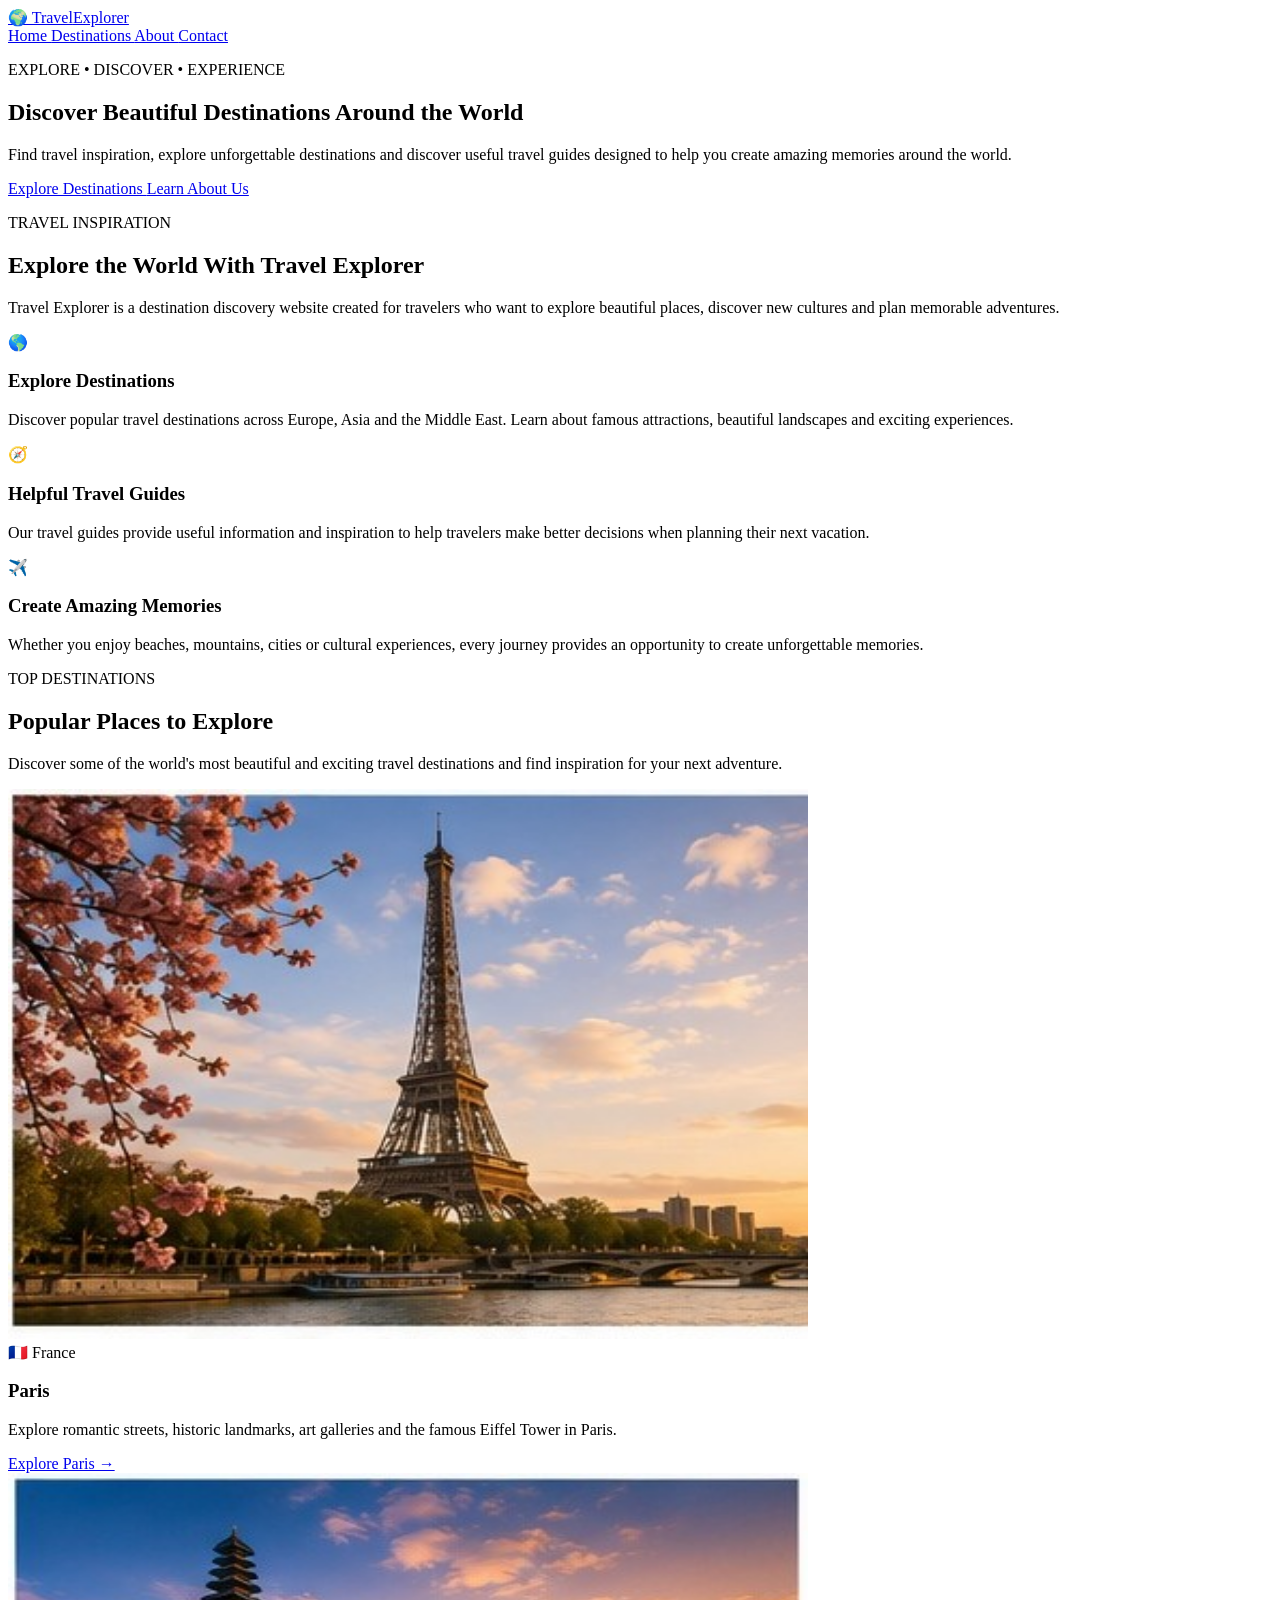
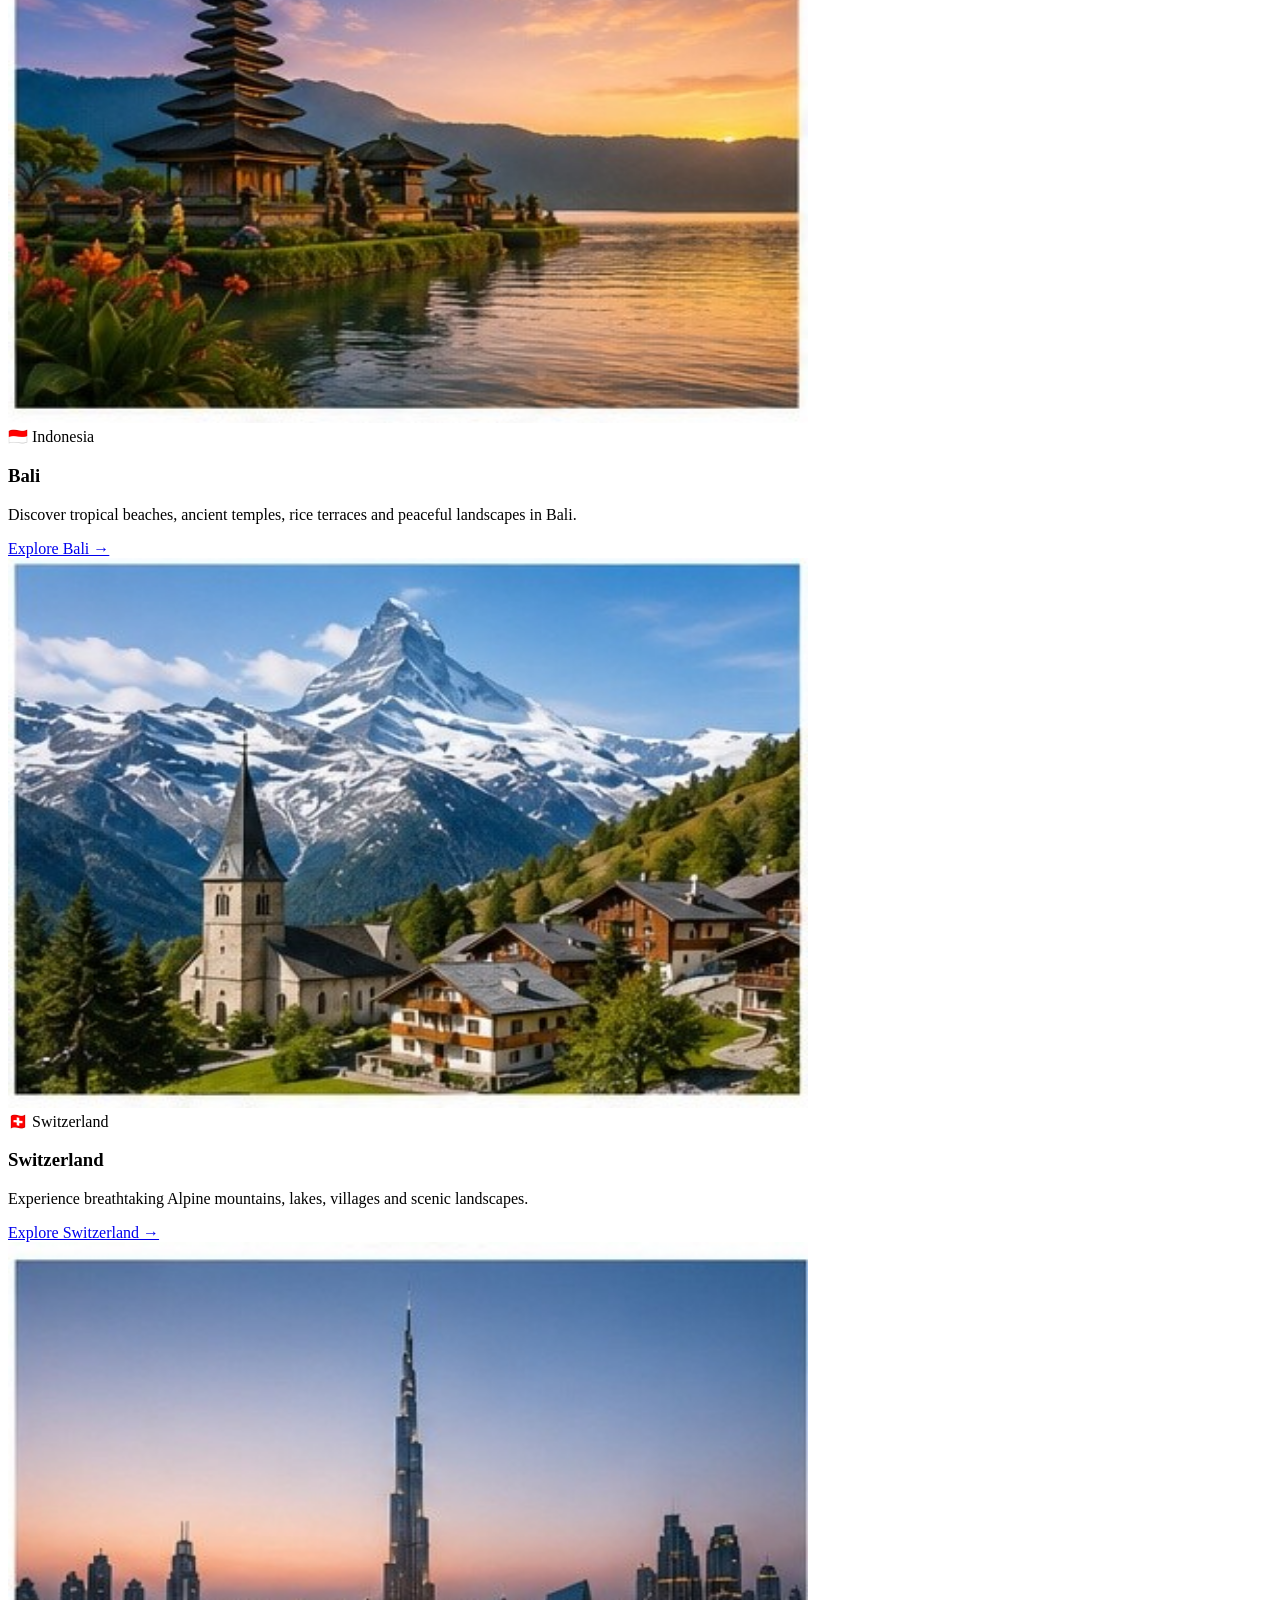
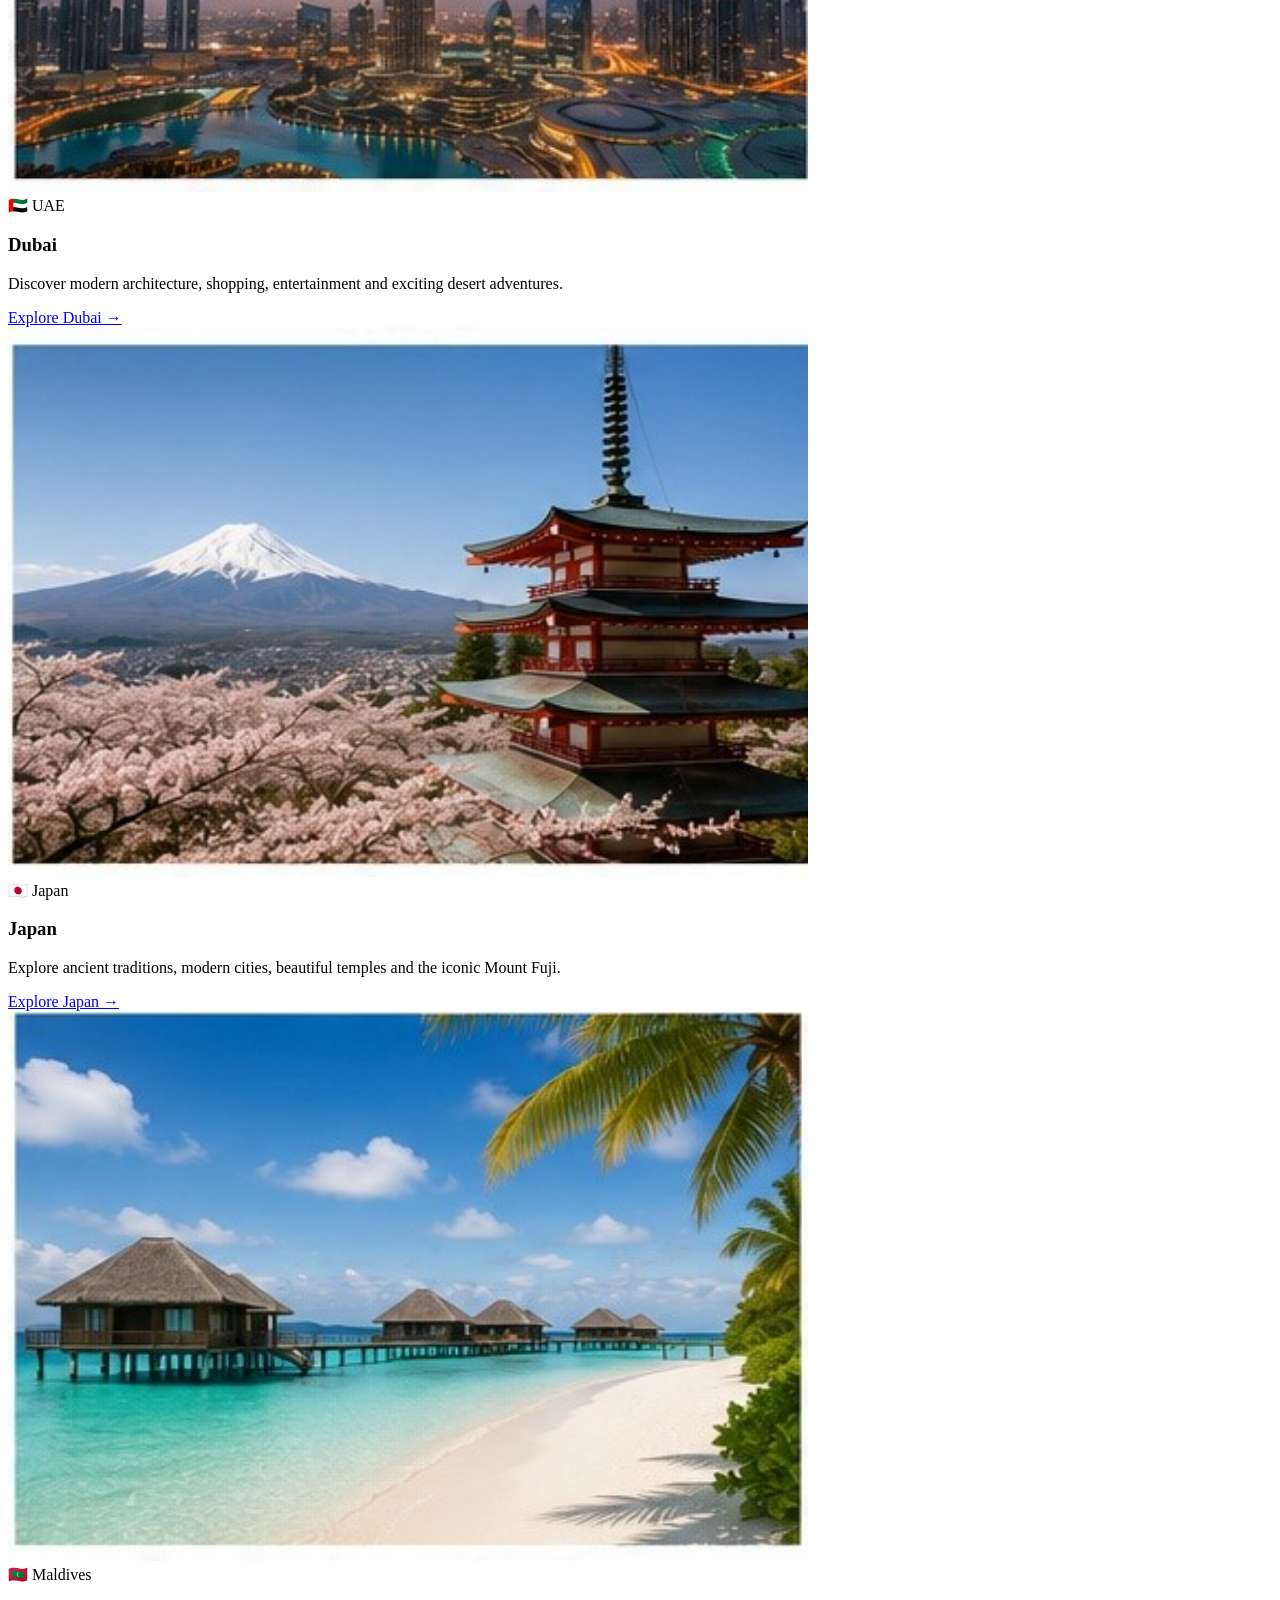
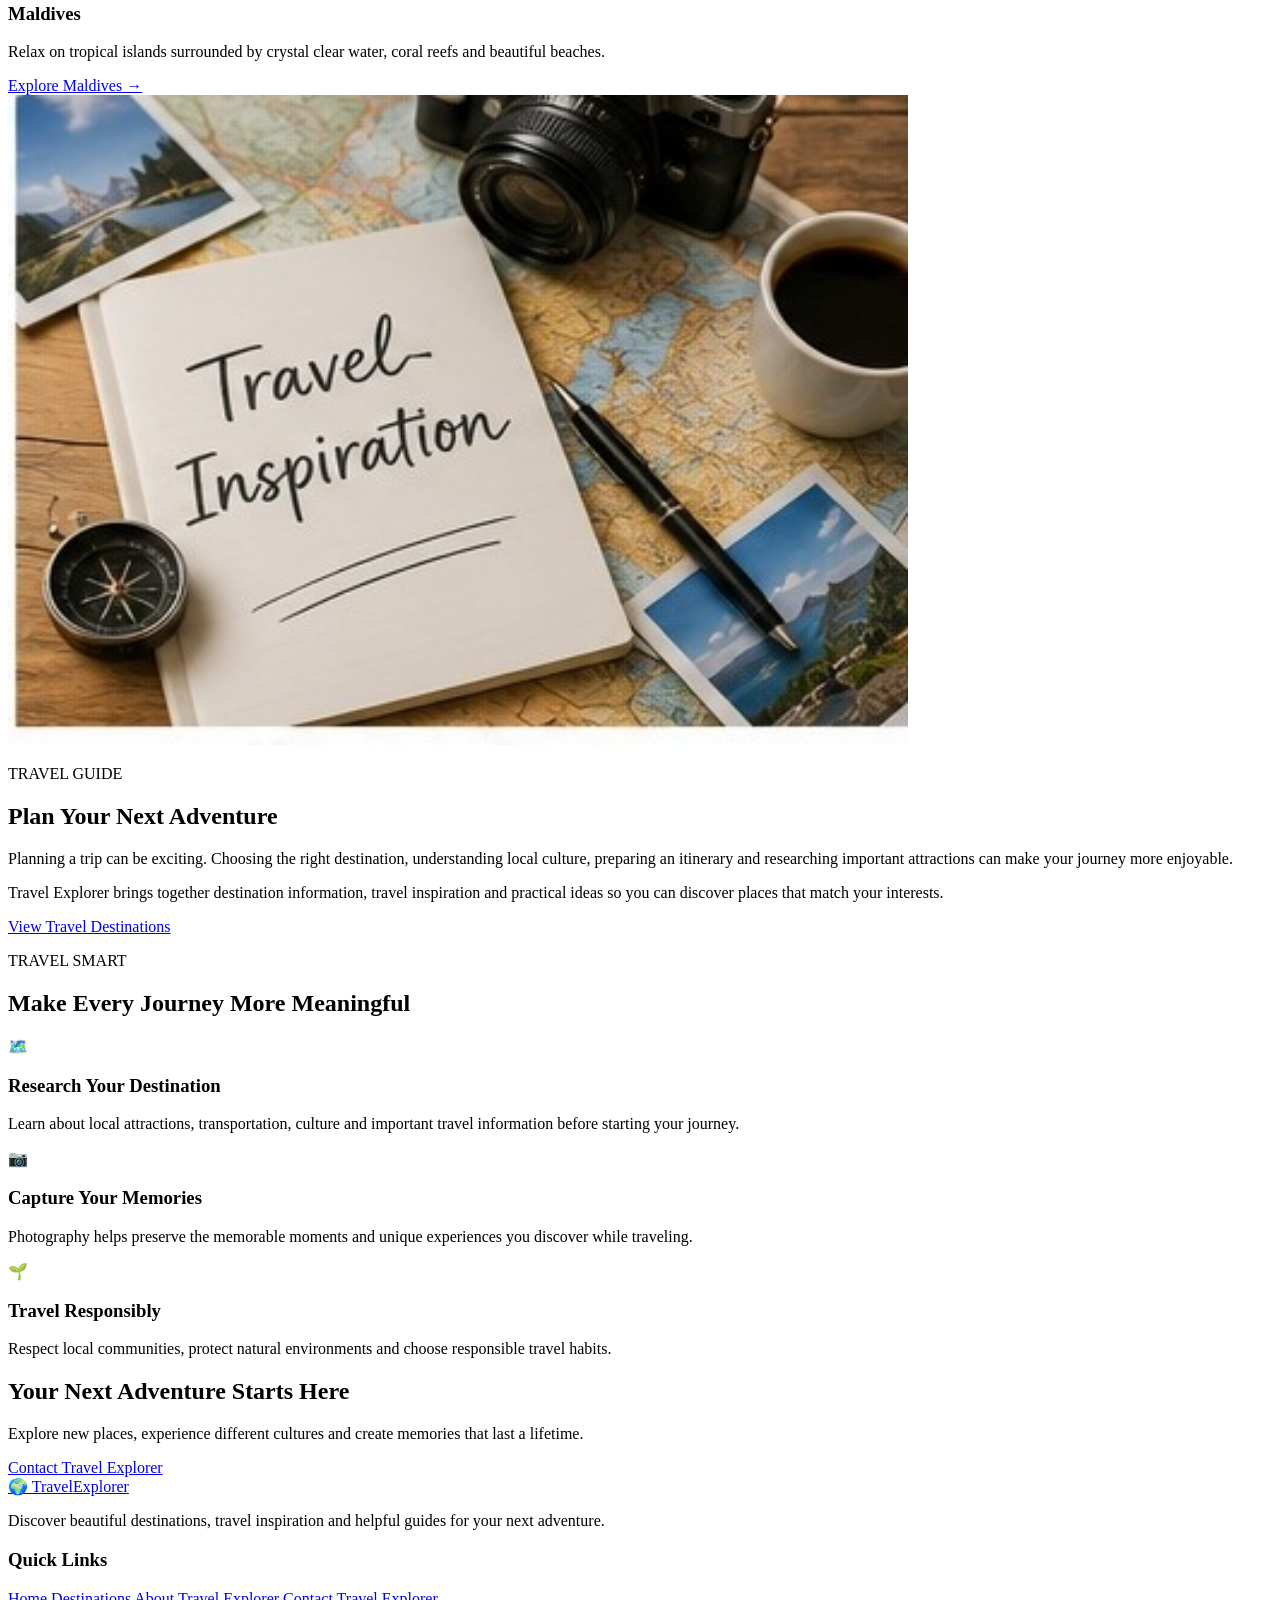
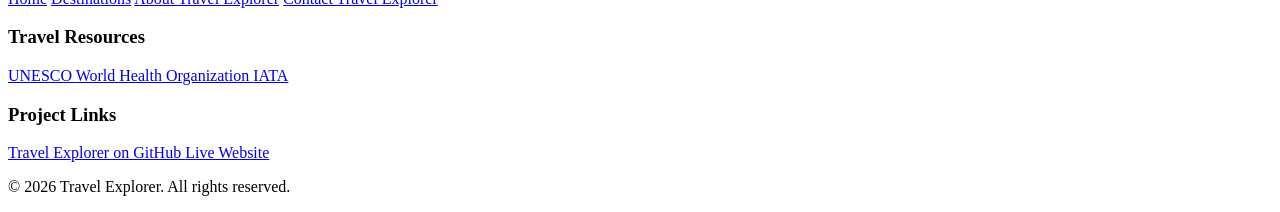
==== commit 33d49d4d: "Update index.html" ====
--- a/index.html
+++ b/index.html
@@ -1,8 +1,6 @@
 <!DOCTYPE html>
 <html lang="en">
 <head>
-
-    <!-- Basic SEO -->
     <meta charset="UTF-8">
 
     <meta name="viewport"
@@ -11,10 +9,10 @@
     <title>Travel Explorer | Best Travel Destinations & Guides</title>
 
     <meta name="description"
-          content="Discover the world's best travel destinations, vacation ideas, travel guides and unforgettable adventures with Travel Explorer.">
+          content="Discover beautiful travel destinations, vacation ideas, travel guides and unforgettable adventures with Travel Explorer.">
 
     <meta name="keywords"
-          content="travel destinations, travel guides, vacation ideas, world travel, adventure travel, Travel Explorer">
+          content="travel destinations, travel guide, vacation ideas, world travel, Paris, Bali, Switzerland, Dubai, Japan, Maldives">
 
     <meta name="author"
           content="Travel Explorer">
@@ -22,14 +20,12 @@
     <meta name="robots"
           content="index, follow">
 
-    <!-- Canonical -->
     <link rel="canonical"
           href="https://shinchan111.github.io/project/">
 
-    <!-- Favicon -->
     <link rel="icon"
-          type="image/png"
-          href="images/favicon.png">
+          href="favicon.svg"
+          type="image/svg+xml">
 
     <!-- Open Graph -->
     <meta property="og:type"
@@ -39,134 +35,93 @@
           content="Travel Explorer | Best Travel Destinations & Guides">
 
     <meta property="og:description"
-          content="Explore beautiful destinations, travel inspiration and helpful vacation guides from Travel Explorer.">
+          content="Explore beautiful destinations, travel inspiration and useful travel guides from around the world.">
 
     <meta property="og:url"
           content="https://shinchan111.github.io/project/">
 
-    <meta property="og:image"
-          content="https://shinchan111.github.io/project/images/og-image.jpg">
-
     <meta property="og:site_name"
           content="Travel Explorer">
 
-    <!-- X / Twitter Card -->
+    <meta property="og:image"
+          content="https://shinchan111.github.io/project/og-image.jpg">
+
+    <meta property="og:image:alt"
+          content="Beautiful world travel destination">
+
+    <!-- X / Twitter -->
     <meta name="twitter:card"
           content="summary_large_image">
 
     <meta name="twitter:title"
-          content="Travel Explorer | Best Travel Destinations">
+          content="Travel Explorer | Best Travel Destinations & Guides">
 
     <meta name="twitter:description"
-          content="Discover amazing destinations, travel guides and unforgettable adventures.">
+          content="Discover beautiful destinations and travel inspiration around the world.">
 
     <meta name="twitter:image"
-          content="https://shinchan111.github.io/project/images/og-image.jpg">
+          content="https://shinchan111.github.io/project/og-image.jpg">
 
     <!-- Preconnect -->
-    <link rel="preconnect" href="https://fonts.googleapis.com">
-
-    <!-- Google Font -->
+    <link rel="preconnect"
+          href="https://fonts.googleapis.com">
+
     <link rel="preconnect"
           href="https://fonts.gstatic.com"
           crossorigin>
 
-    <link href="https://fonts.googleapis.com/css2?family=Poppins:wght@300;400;500;600;700;800&display=swap"
+    <link href="https://fonts.googleapis.com/css2?family=Poppins:wght@400;500;600;700;800&display=swap"
           rel="stylesheet">
 
-    <!-- CSS -->
-    <link rel="stylesheet"
-          href="style.css">
-
-    <!-- Google Analytics
-         Replace G-XXXXXXXXXX with your real GA4 Measurement ID -->
-    <script async
-            src="https://www.googletagmanager.com/gtag/js?id=G-XXXXXXXXXX">
-    </script>
-
-    <script>
-        window.dataLayer = window.dataLayer || [];
-
-        function gtag() {
-            dataLayer.push(arguments);
-        }
-
-        gtag('js', new Date());
-
-        gtag('config', 'G-XXXXXXXXXX');
-    </script>
-
-
-    <!-- JSON-LD Structured Data -->
-
+    <!-- Organization Schema -->
     <script type="application/ld+json">
     {
-      "@context": "https://schema.org",
-      "@type": "TravelAgency",
-      "name": "Travel Explorer",
-      "url": "https://shinchan111.github.io/project/",
-      "logo": "https://shinchan111.github.io/project/images/favicon.png",
-      "image": "https://shinchan111.github.io/project/images/og-image.jpg",
-      "description": "Travel Explorer provides travel inspiration, destination guides and vacation ideas for travelers around the world.",
-      "telephone": "+91-98765-43210",
-      "address": {
-        "@type": "PostalAddress",
-        "streetAddress": "Travel Explorer, Main Road",
-        "addressLocality": "Mumbai",
-        "addressRegion": "Maharashtra",
-        "postalCode": "400001",
-        "addressCountry": "IN"
-      },
-      "sameAs": [
-        "https://www.facebook.com/travelexplorer",
-        "https://www.instagram.com/travelexplorer",
-        "https://x.com/travelexplorer",
-        "https://www.linkedin.com/company/travelexplorer",
-        "https://www.youtube.com/@travelexplorer"
-      ]
+        "@context": "https://schema.org",
+        "@type": "Organization",
+        "name": "Travel Explorer",
+        "url": "https://shinchan111.github.io/project/",
+        "logo": "https://shinchan111.github.io/project/favicon.svg",
+        "description": "Travel Explorer provides travel inspiration, destination information and travel guides.",
+        "sameAs": [
+            "https://github.com/shinchan111/project"
+        ]
     }
     </script>
 
+    <!-- Website Schema -->
     <script type="application/ld+json">
     {
-      "@context": "https://schema.org",
-      "@type": "WebSite",
-      "name": "Travel Explorer",
-      "url": "https://shinchan111.github.io/project/",
-      "description": "Travel destinations, guides and vacation inspiration.",
-      "potentialAction": {
-        "@type": "SearchAction",
-        "target": "https://shinchan111.github.io/project/destinations.html?search={search_term_string}",
-        "query-input": "required name=search_term_string"
-      }
+        "@context": "https://schema.org",
+        "@type": "WebSite",
+        "name": "Travel Explorer",
+        "url": "https://shinchan111.github.io/project/",
+        "description": "Travel destinations, vacation ideas and travel guides.",
+        "potentialAction": {
+            "@type": "SearchAction",
+            "target": "https://shinchan111.github.io/project/destinations.html?q={search_term_string}",
+            "query-input": "required name=search_term_string"
+        }
     }
     </script>
-
 </head>
 
-
 <body>
 
-<!-- ================= HEADER ================= -->
-
-<header class="header">
+<header class="site-header">
 
     <div class="container nav-container">
 
-        <a href="index.html"
-           class="logo"
+        <a class="logo"
+           href="index.html"
            aria-label="Travel Explorer Home">
-
             🌍 Travel<span>Explorer</span>
-
         </a>
 
-
-        <nav class="navbar"
+        <nav class="navigation"
              aria-label="Main navigation">
 
-            <a href="index.html"
-               class="active">
+            <a class="active"
+               href="index.html">
                 Home
             </a>
 
@@ -189,457 +144,533 @@
 </header>
 
 
-<!-- ================= HERO ================= -->
-
 <main>
 
-<section class="hero">
-
-    <div class="hero-overlay">
+    <!-- HERO -->
+
+    <section class="hero">
+
+        <div class="hero-overlay"></div>
 
         <div class="container hero-content">
 
-            <span class="hero-label">
+            <p class="eyebrow">
                 EXPLORE • DISCOVER • EXPERIENCE
-            </span>
+            </p>
 
             <h1>
                 Discover Beautiful Destinations Around the World
             </h1>
 
-            <p>
+            <p class="hero-text">
                 Find travel inspiration, explore unforgettable destinations
-                and discover useful travel guides designed to help you create
-                amazing memories around the world.
+                and discover useful travel guides designed to help you
+                create amazing memories around the world.
             </p>
 
             <div class="hero-buttons">
 
-                <a href="destinations.html"
-                   class="btn btn-primary">
+                <a class="btn btn-primary"
+                   href="destinations.html">
                     Explore Destinations
                 </a>
 
-                <a href="about.html"
-                   class="btn btn-outline">
-                    Learn More
+                <a class="btn btn-outline"
+                   href="about.html">
+                    Learn About Us
                 </a>
 
             </div>
 
         </div>
 
-    </div>
-
-</section>
-
-
-<!-- ================= INTRODUCTION ================= -->
-
-<section class="section">
-
-    <div class="container">
-
-        <div class="section-heading">
-
-            <span class="section-label">
-                TRAVEL INSPIRATION
-            </span>
+    </section>
+
+
+    <!-- INTRODUCTION -->
+
+    <section class="section">
+
+        <div class="container">
+
+            <div class="section-heading">
+
+                <p class="section-label">
+                    TRAVEL INSPIRATION
+                </p>
+
+                <h2>
+                    Explore the World With Travel Explorer
+                </h2>
+
+                <p>
+                    Travel Explorer is a destination discovery website
+                    created for travelers who want to explore beautiful
+                    places, discover new cultures and plan memorable
+                    adventures.
+                </p>
+
+            </div>
+
+
+            <div class="feature-grid">
+
+                <article class="feature-card">
+
+                    <div class="feature-icon">
+                        🌎
+                    </div>
+
+                    <h3>
+                        Explore Destinations
+                    </h3>
+
+                    <p>
+                        Discover popular travel destinations across Europe,
+                        Asia and the Middle East. Learn about famous
+                        attractions, beautiful landscapes and exciting
+                        experiences.
+                    </p>
+
+                </article>
+
+
+                <article class="feature-card">
+
+                    <div class="feature-icon">
+                        🧭
+                    </div>
+
+                    <h3>
+                        Helpful Travel Guides
+                    </h3>
+
+                    <p>
+                        Our travel guides provide useful information and
+                        inspiration to help travelers make better decisions
+                        when planning their next vacation.
+                    </p>
+
+                </article>
+
+
+                <article class="feature-card">
+
+                    <div class="feature-icon">
+                        ✈️
+                    </div>
+
+                    <h3>
+                        Create Amazing Memories
+                    </h3>
+
+                    <p>
+                        Whether you enjoy beaches, mountains, cities or
+                        cultural experiences, every journey provides an
+                        opportunity to create unforgettable memories.
+                    </p>
+
+                </article>
+
+            </div>
+
+        </div>
+
+    </section>
+
+
+    <!-- DESTINATIONS -->
+
+    <section class="section destinations-section">
+
+        <div class="container">
+
+            <div class="section-heading">
+
+                <p class="section-label">
+                    TOP DESTINATIONS
+                </p>
+
+                <h2>
+                    Popular Places to Explore
+                </h2>
+
+                <p>
+                    Discover some of the world's most beautiful and exciting
+                    travel destinations and find inspiration for your next
+                    adventure.
+                </p>
+
+            </div>
+
+
+            <div class="destination-grid">
+
+
+                <!-- PARIS -->
+
+                <article class="destination-card">
+
+                    <img src="images/destination-paris.jpg"
+                         alt="Eiffel Tower in Paris France"
+                         loading="lazy"
+                         width="800"
+                         height="550">
+
+                    <div class="destination-content">
+
+                        <span class="country">
+                            🇫🇷 France
+                        </span>
+
+                        <h3>
+                            Paris
+                        </h3>
+
+                        <p>
+                            Explore romantic streets, historic landmarks,
+                            art galleries and the famous Eiffel Tower in
+                            Paris.
+                        </p>
+
+                        <a href="paris.html"
+                           class="text-link">
+                            Explore Paris →
+                        </a>
+
+                    </div>
+
+                </article>
+
+
+                <!-- BALI -->
+
+                <article class="destination-card">
+
+                    <img src="images/destination-bali.jpg"
+                         alt="Tropical beach and landscape in Bali Indonesia"
+                         loading="lazy"
+                         width="800"
+                         height="550">
+
+                    <div class="destination-content">
+
+                        <span class="country">
+                            🇮🇩 Indonesia
+                        </span>
+
+                        <h3>
+                            Bali
+                        </h3>
+
+                        <p>
+                            Discover tropical beaches, ancient temples,
+                            rice terraces and peaceful landscapes in Bali.
+                        </p>
+
+                        <a href="bali.html"
+                           class="text-link">
+                            Explore Bali →
+                        </a>
+
+                    </div>
+
+                </article>
+
+
+                <!-- SWITZERLAND -->
+
+                <article class="destination-card">
+
+                    <img src="images/destination-switzerland.jpg"
+                         alt="Swiss Alps mountains and scenic landscape in Switzerland"
+                         loading="lazy"
+                         width="800"
+                         height="550">
+
+                    <div class="destination-content">
+
+                        <span class="country">
+                            🇨🇭 Switzerland
+                        </span>
+
+                        <h3>
+                            Switzerland
+                        </h3>
+
+                        <p>
+                            Experience breathtaking Alpine mountains, lakes,
+                            villages and scenic landscapes.
+                        </p>
+
+                        <a href="switzerland.html"
+                           class="text-link">
+                            Explore Switzerland →
+                        </a>
+
+                    </div>
+
+                </article>
+
+
+                <!-- DUBAI -->
+
+                <article class="destination-card">
+
+                    <img src="images/destination-dubai.jpg"
+                         alt="Dubai skyline and modern architecture in United Arab Emirates"
+                         loading="lazy"
+                         width="800"
+                         height="550">
+
+                    <div class="destination-content">
+
+                        <span class="country">
+                            🇦🇪 UAE
+                        </span>
+
+                        <h3>
+                            Dubai
+                        </h3>
+
+                        <p>
+                            Discover modern architecture, shopping,
+                            entertainment and exciting desert adventures.
+                        </p>
+
+                        <a href="dubai.html"
+                           class="text-link">
+                            Explore Dubai →
+                        </a>
+
+                    </div>
+
+                </article>
+
+
+                <!-- JAPAN -->
+
+                <article class="destination-card">
+
+                    <img src="images/destination-japan.jpg"
+                         alt="Mount Fuji and traditional Japanese landscape"
+                         loading="lazy"
+                         width="800"
+                         height="550">
+
+                    <div class="destination-content">
+
+                        <span class="country">
+                            🇯🇵 Japan
+                        </span>
+
+                        <h3>
+                            Japan
+                        </h3>
+
+                        <p>
+                            Explore ancient traditions, modern cities,
+                            beautiful temples and the iconic Mount Fuji.
+                        </p>
+
+                        <a href="japan.html"
+                           class="text-link">
+                            Explore Japan →
+                        </a>
+
+                    </div>
+
+                </article>
+
+
+                <!-- MALDIVES -->
+
+                <article class="destination-card">
+
+                    <img src="images/destination-maldives.jpg"
+                         alt="Clear blue tropical water and beaches in Maldives"
+                         loading="lazy"
+                         width="800"
+                         height="550">
+
+                    <div class="destination-content">
+
+                        <span class="country">
+                            🇲🇻 Maldives
+                        </span>
+
+                        <h3>
+                            Maldives
+                        </h3>
+
+                        <p>
+                            Relax on tropical islands surrounded by crystal
+                            clear water, coral reefs and beautiful beaches.
+                        </p>
+
+                        <a href="maldives.html"
+                           class="text-link">
+                            Explore Maldives →
+                        </a>
+
+                    </div>
+
+                </article>
+
+            </div>
+
+        </div>
+
+    </section>
+
+
+    <!-- TRAVEL GUIDE -->
+
+    <section class="guide-section">
+
+        <div class="container guide-grid">
+
+            <div class="guide-image">
+
+                <img src="images/travel-blog.jpg"
+                     alt="Travel planning with camera and travel journal"
+                     loading="lazy"
+                     width="900"
+                     height="650">
+
+            </div>
+
+            <div class="guide-content">
+
+                <p class="section-label">
+                    TRAVEL GUIDE
+                </p>
+
+                <h2>
+                    Plan Your Next Adventure
+                </h2>
+
+                <p>
+                    Planning a trip can be exciting. Choosing the right
+                    destination, understanding local culture, preparing
+                    an itinerary and researching important attractions
+                    can make your journey more enjoyable.
+                </p>
+
+                <p>
+                    Travel Explorer brings together destination information,
+                    travel inspiration and practical ideas so you can
+                    discover places that match your interests.
+                </p>
+
+                <a class="btn btn-primary"
+                   href="destinations.html">
+                    View Travel Destinations
+                </a>
+
+            </div>
+
+        </div>
+
+    </section>
+
+
+    <!-- WHY TRAVEL -->
+
+    <section class="section">
+
+        <div class="container">
+
+            <div class="section-heading">
+
+                <p class="section-label">
+                    TRAVEL SMART
+                </p>
+
+                <h2>
+                    Make Every Journey More Meaningful
+                </h2>
+
+            </div>
+
+            <div class="tips-grid">
+
+                <article>
+                    <span>🗺️</span>
+                    <h3>Research Your Destination</h3>
+                    <p>
+                        Learn about local attractions, transportation,
+                        culture and important travel information before
+                        starting your journey.
+                    </p>
+                </article>
+
+                <article>
+                    <span>📷</span>
+                    <h3>Capture Your Memories</h3>
+                    <p>
+                        Photography helps preserve the memorable moments
+                        and unique experiences you discover while traveling.
+                    </p>
+                </article>
+
+                <article>
+                    <span>🌱</span>
+                    <h3>Travel Responsibly</h3>
+                    <p>
+                        Respect local communities, protect natural
+                        environments and choose responsible travel habits.
+                    </p>
+                </article>
+
+            </div>
+
+        </div>
+
+    </section>
+
+
+    <!-- CTA -->
+
+    <section class="cta">
+
+        <div class="container">
 
             <h2>
-                Explore the World With Travel Explorer
+                Your Next Adventure Starts Here
             </h2>
 
             <p>
-                Travel Explorer is a destination discovery website created
-                for travelers who want to explore beautiful places, discover
-                new cultures and plan memorable adventures.
+                Explore new places, experience different cultures and
+                create memories that last a lifetime.
             </p>
 
-        </div>
-
-
-        <div class="content-grid">
-
-            <article class="info-card">
-
-                <div class="icon">
-                    🌎
-                </div>
-
-                <h3>
-                    Explore Destinations
-                </h3>
-
-                <p>
-                    Discover popular travel destinations across Europe,
-                    Asia and the Middle East. Learn about famous attractions,
-                    beautiful landscapes and exciting experiences.
-                </p>
-
-            </article>
-
-
-            <article class="info-card">
-
-                <div class="icon">
-                    🧭
-                </div>
-
-                <h3>
-                    Helpful Travel Guides
-                </h3>
-
-                <p>
-                    Our travel guides provide useful information and
-                    inspiration to help travelers make better decisions
-                    when planning their next vacation.
-                </p>
-
-            </article>
-
-
-            <article class="info-card">
-
-                <div class="icon">
-                    ✈️
-                </div>
-
-                <h3>
-                    Create Memories
-                </h3>
-
-                <p>
-                    Whether you enjoy beaches, mountains, cities or
-                    cultural experiences, every journey provides an
-                    opportunity to create unforgettable memories.
-                </p>
-
-            </article>
-
-        </div>
-
-    </div>
-
-</section>
-
-
-<!-- ================= DESTINATIONS ================= -->
-
-<section class="section section-light">
-
-    <div class="container">
-
-        <div class="section-heading">
-
-            <span class="section-label">
-                TOP DESTINATIONS
-            </span>
-
-            <h2>
-                Popular Places to Explore
-            </h2>
+            <a href="contact.html"
+               class="btn btn-light">
+                Contact Travel Explorer
+            </a>
+
+        </div>
+
+    </section>
+
+</main>
+
+
+<footer class="footer">
+
+    <div class="container footer-grid">
+
+        <div>
+
+            <a class="logo footer-logo"
+               href="index.html">
+                🌍 Travel<span>Explorer</span>
+            </a>
 
             <p>
-                Discover some of the world's most beautiful and exciting
-                travel destinations.
-            </p>
-
-        </div>
-
-
-        <div class="destination-grid">
-
-
-            <!-- Paris -->
-
-            <article class="destination-card">
-
-                <img src="images/destination-paris.jpg"
-                     alt="Eiffel Tower in Paris France"
-                     loading="lazy">
-
-                <div class="destination-content">
-
-                    <span>
-                        🇫🇷 France
-                    </span>
-
-                    <h3>
-                        Paris
-                    </h3>
-
-                    <p>
-                        Explore the romantic streets, historic landmarks,
-                        art galleries and famous Eiffel Tower in Paris.
-                    </p>
-
-                    <a href="destinations.html#paris">
-                        Explore Paris →
-                    </a>
-
-                </div>
-
-            </article>
-
-
-            <!-- Bali -->
-
-            <article class="destination-card">
-
-                <img src="images/destination-bali.jpg"
-                     alt="Beautiful tropical beach in Bali Indonesia"
-                     loading="lazy">
-
-                <div class="destination-content">
-
-                    <span>
-                        🇮🇩 Indonesia
-                    </span>
-
-                    <h3>
-                        Bali
-                    </h3>
-
-                    <p>
-                        Discover tropical beaches, temples, rice terraces
-                        and peaceful landscapes in beautiful Bali.
-                    </p>
-
-                    <a href="destinations.html#bali">
-                        Explore Bali →
-                    </a>
-
-                </div>
-
-            </article>
-
-
-            <!-- Switzerland -->
-
-            <article class="destination-card">
-
-                <img src="images/destination-switzerland.jpg"
-                     alt="Swiss Alps mountains in Switzerland"
-                     loading="lazy">
-
-                <div class="destination-content">
-
-                    <span>
-                        🇨🇭 Switzerland
-                    </span>
-
-                    <h3>
-                        Switzerland
-                    </h3>
-
-                    <p>
-                        Experience breathtaking Alpine mountains, lakes,
-                        villages and scenic landscapes.
-                    </p>
-
-                    <a href="destinations.html#switzerland">
-                        Explore Switzerland →
-                    </a>
-
-                </div>
-
-            </article>
-
-
-            <!-- Dubai -->
-
-            <article class="destination-card">
-
-                <img src="images/destination-dubai.jpg"
-                     alt="Dubai skyline and modern architecture"
-                     loading="lazy">
-
-                <div class="destination-content">
-
-                    <span>
-                        🇦🇪 UAE
-                    </span>
-
-                    <h3>
-                        Dubai
-                    </h3>
-
-                    <p>
-                        Discover modern architecture, shopping,
-                        entertainment and unforgettable desert adventures.
-                    </p>
-
-                    <a href="destinations.html#dubai">
-                        Explore Dubai →
-                    </a>
-
-                </div>
-
-            </article>
-
-
-            <!-- Japan -->
-
-            <article class="destination-card">
-
-                <img src="images/destination-japan.jpg"
-                     alt="Mount Fuji and traditional Japanese landscape"
-                     loading="lazy">
-
-                <div class="destination-content">
-
-                    <span>
-                        🇯🇵 Japan
-                    </span>
-
-                    <h3>
-                        Japan
-                    </h3>
-
-                    <p>
-                        Explore ancient traditions, modern cities,
-                        beautiful temples and the iconic Mount Fuji.
-                    </p>
-
-                    <a href="destinations.html#japan">
-                        Explore Japan →
-                    </a>
-
-                </div>
-
-            </article>
-
-
-            <!-- Maldives -->
-
-            <article class="destination-card">
-
-                <img src="images/destination-maldives.jpg"
-                     alt="Clear blue water and tropical beach in Maldives"
-                     loading="lazy">
-
-                <div class="destination-content">
-
-                    <span>
-                        🇲🇻 Maldives
-                    </span>
-
-                    <h3>
-                        Maldives
-                    </h3>
-
-                    <p>
-                        Relax on beautiful tropical islands surrounded by
-                        crystal-clear water and stunning beaches.
-                    </p>
-
-                    <a href="destinations.html#maldives">
-                        Explore Maldives →
-                    </a>
-
-                </div>
-
-            </article>
-
-        </div>
-
-    </div>
-
-</section>
-
-
-<!-- ================= TRAVEL GUIDE ================= -->
-
-<section class="section">
-
-    <div class="container guide-grid">
-
-        <div class="guide-image">
-
-            <img src="images/travel-blog.jpg"
-                 alt="Travel planning with camera and travel journal"
-                 loading="lazy">
-
-        </div>
-
-
-        <div class="guide-content">
-
-            <span class="section-label">
-                TRAVEL GUIDE
-            </span>
-
-            <h2>
-                Plan Your Next Adventure
-            </h2>
-
-            <p>
-                Planning a trip can be exciting. Choosing a destination,
-                understanding the local culture and preparing a simple
-                itinerary can make your journey more enjoyable.
-            </p>
-
-            <p>
-                Travel Explorer brings together destination information
-                and travel inspiration so that you can discover places
-                that match your interests.
-            </p>
-
-            <a href="destinations.html"
-               class="btn btn-primary">
-                View Travel Destinations
-            </a>
-
-        </div>
-
-    </div>
-
-</section>
-
-
-<!-- ================= CTA ================= -->
-
-<section class="cta">
-
-    <div class="container">
-
-        <h2>
-            Your Next Adventure Starts Here
-        </h2>
-
-        <p>
-            Explore new places, experience different cultures and
-            create memories that last a lifetime.
-        </p>
-
-        <a href="contact.html"
-           class="btn btn-light">
-            Contact Travel Explorer
-        </a>
-
-    </div>
-
-</section>
-
-</main>
-
-
-<!-- ================= FOOTER ================= -->
-
-<footer class="footer">
-
-    <div class="container footer-grid">
-
-        <div>
-
-            <h3>
-                🌍 Travel Explorer
-            </h3>
-
-            <p>
-                Discover beautiful destinations, travel inspiration
-                and helpful guides for your next adventure.
+                Discover beautiful destinations, travel inspiration and
+                helpful guides for your next adventure.
             </p>
 
         </div>
@@ -651,21 +682,10 @@
                 Quick Links
             </h3>
 
-            <a href="index.html">
-                Home
-            </a>
-
-            <a href="destinations.html">
-                Destinations
-            </a>
-
-            <a href="about.html">
-                About
-            </a>
-
-            <a href="contact.html">
-                Contact
-            </a>
+            <a href="index.html">Home</a>
+            <a href="destinations.html">Destinations</a>
+            <a href="about.html">About Travel Explorer</a>
+            <a href="contact.html">Contact Travel Explorer</a>
 
         </div>
 
@@ -673,42 +693,47 @@
         <div>
 
             <h3>
-                Follow Us
+                Travel Resources
             </h3>
 
-            <div class="social-links">
-
-                <a href="https://www.facebook.com/travelexplorer"
-                   target="_blank"
-                   rel="noopener noreferrer">
-                    Facebook
-                </a>
-
-                <a href="https://www.instagram.com/travelexplorer"
-                   target="_blank"
-                   rel="noopener noreferrer">
-                    Instagram
-                </a>
-
-                <a href="https://x.com/travelexplorer"
-                   target="_blank"
-                   rel="noopener noreferrer">
-                    X
-                </a>
-
-                <a href="https://www.linkedin.com/company/travelexplorer"
-                   target="_blank"
-                   rel="noopener noreferrer">
-                    LinkedIn
-                </a>
-
-                <a href="https://www.youtube.com/@travelexplorer"
-                   target="_blank"
-                   rel="noopener noreferrer">
-                    YouTube
-                </a>
-
-            </div>
+            <a href="https://www.unesco.org/en"
+               target="_blank"
+               rel="noopener noreferrer">
+                UNESCO
+            </a>
+
+            <a href="https://www.who.int/"
+               target="_blank"
+               rel="noopener noreferrer">
+                World Health Organization
+            </a>
+
+            <a href="https://www.iata.org/"
+               target="_blank"
+               rel="noopener noreferrer">
+                IATA
+            </a>
+
+        </div>
+
+
+        <div>
+
+            <h3>
+                Project Links
+            </h3>
+
+            <a href="https://github.com/shinchan111/project"
+               target="_blank"
+               rel="noopener noreferrer">
+                Travel Explorer on GitHub
+            </a>
+
+            <a href="https://shinchan111.github.io/project/"
+               target="_blank"
+               rel="noopener noreferrer">
+                Live Website
+            </a>
 
         </div>
 
@@ -725,6 +750,5 @@
 
 </footer>
 
-
 </body>
-</html>
+</html>
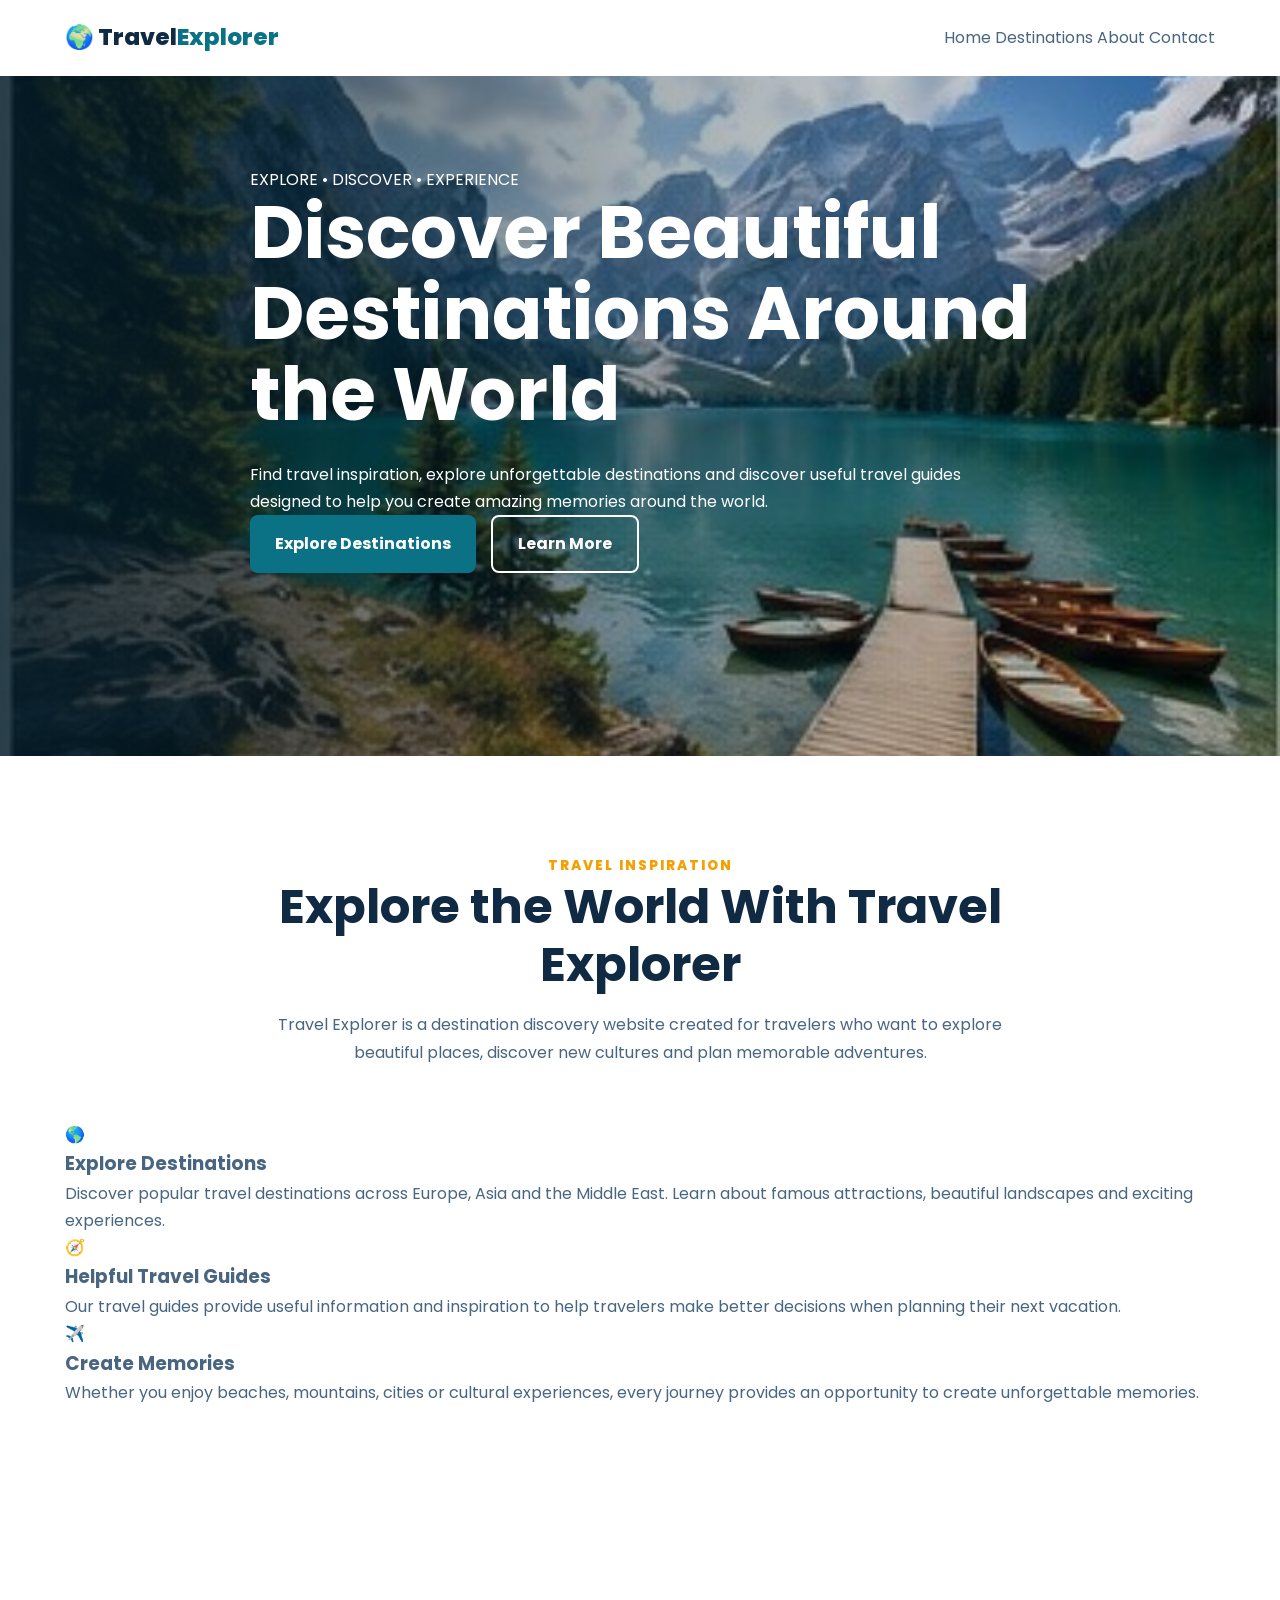
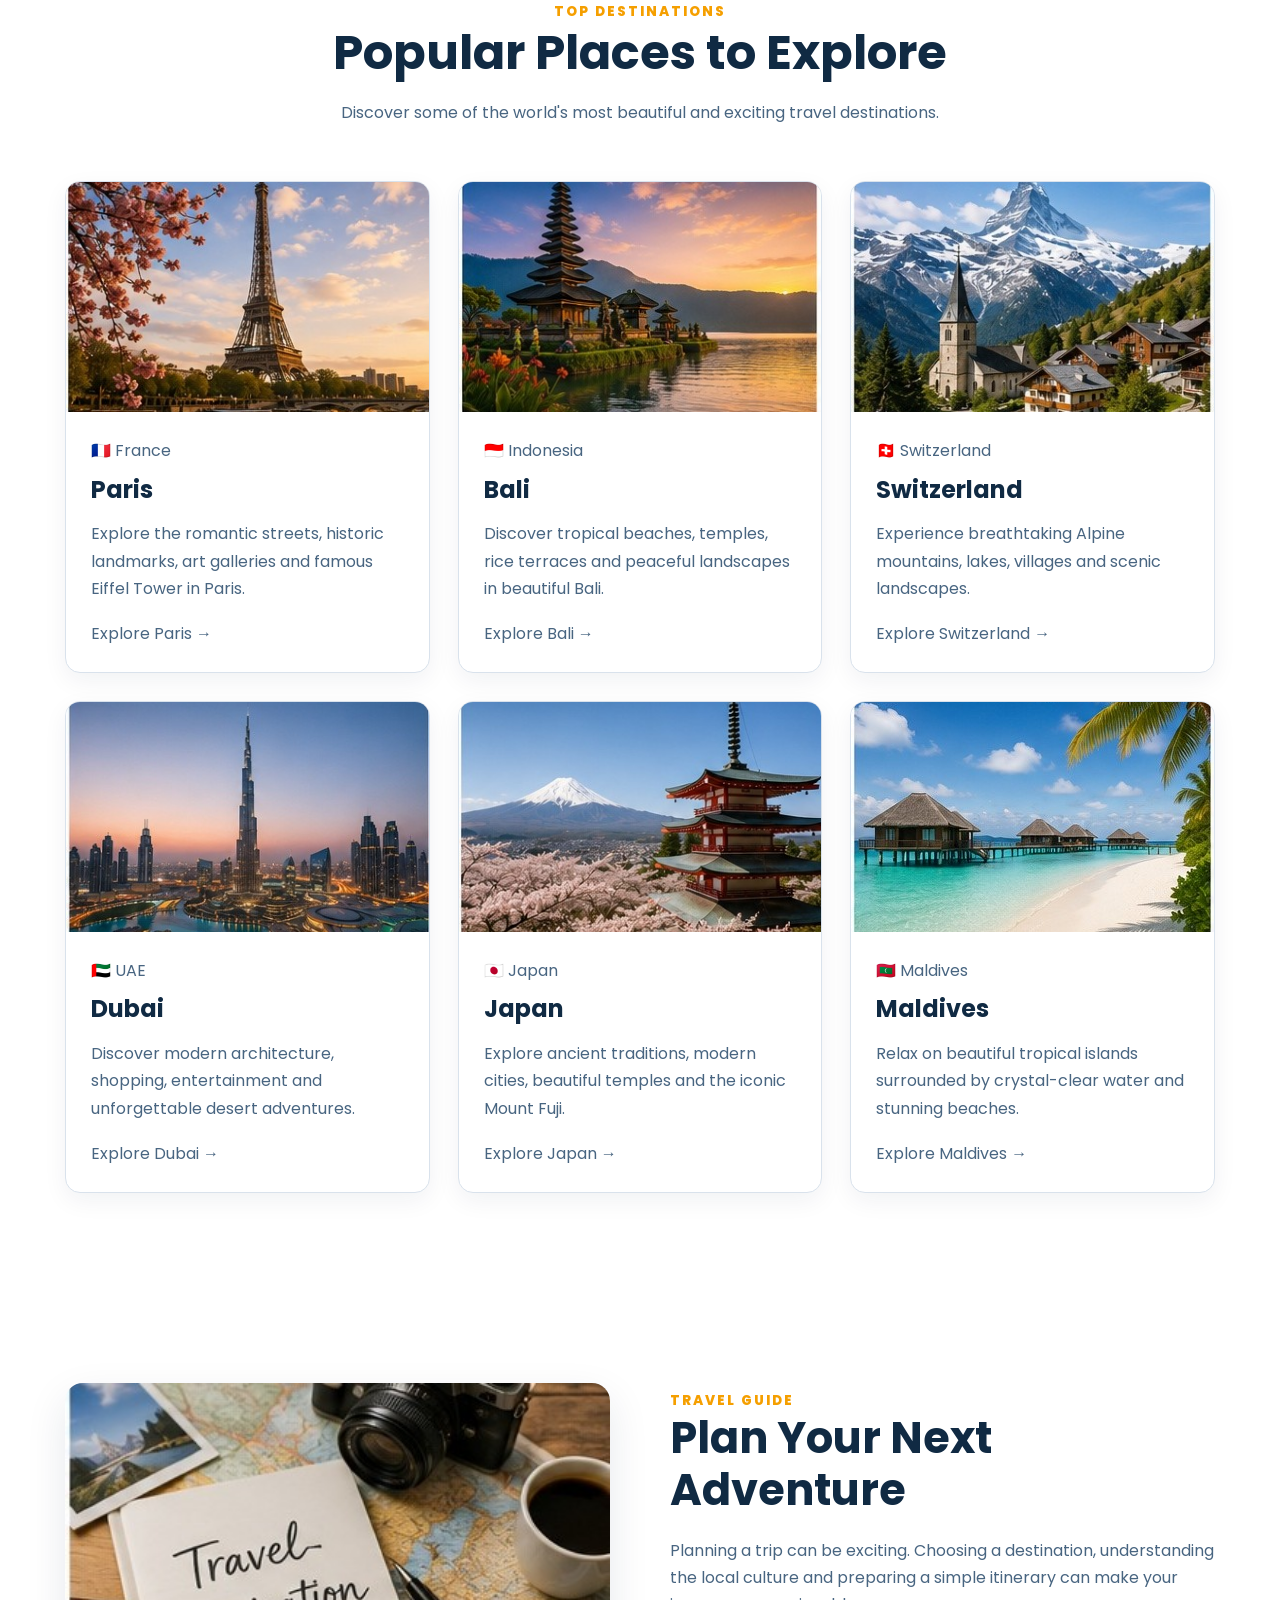
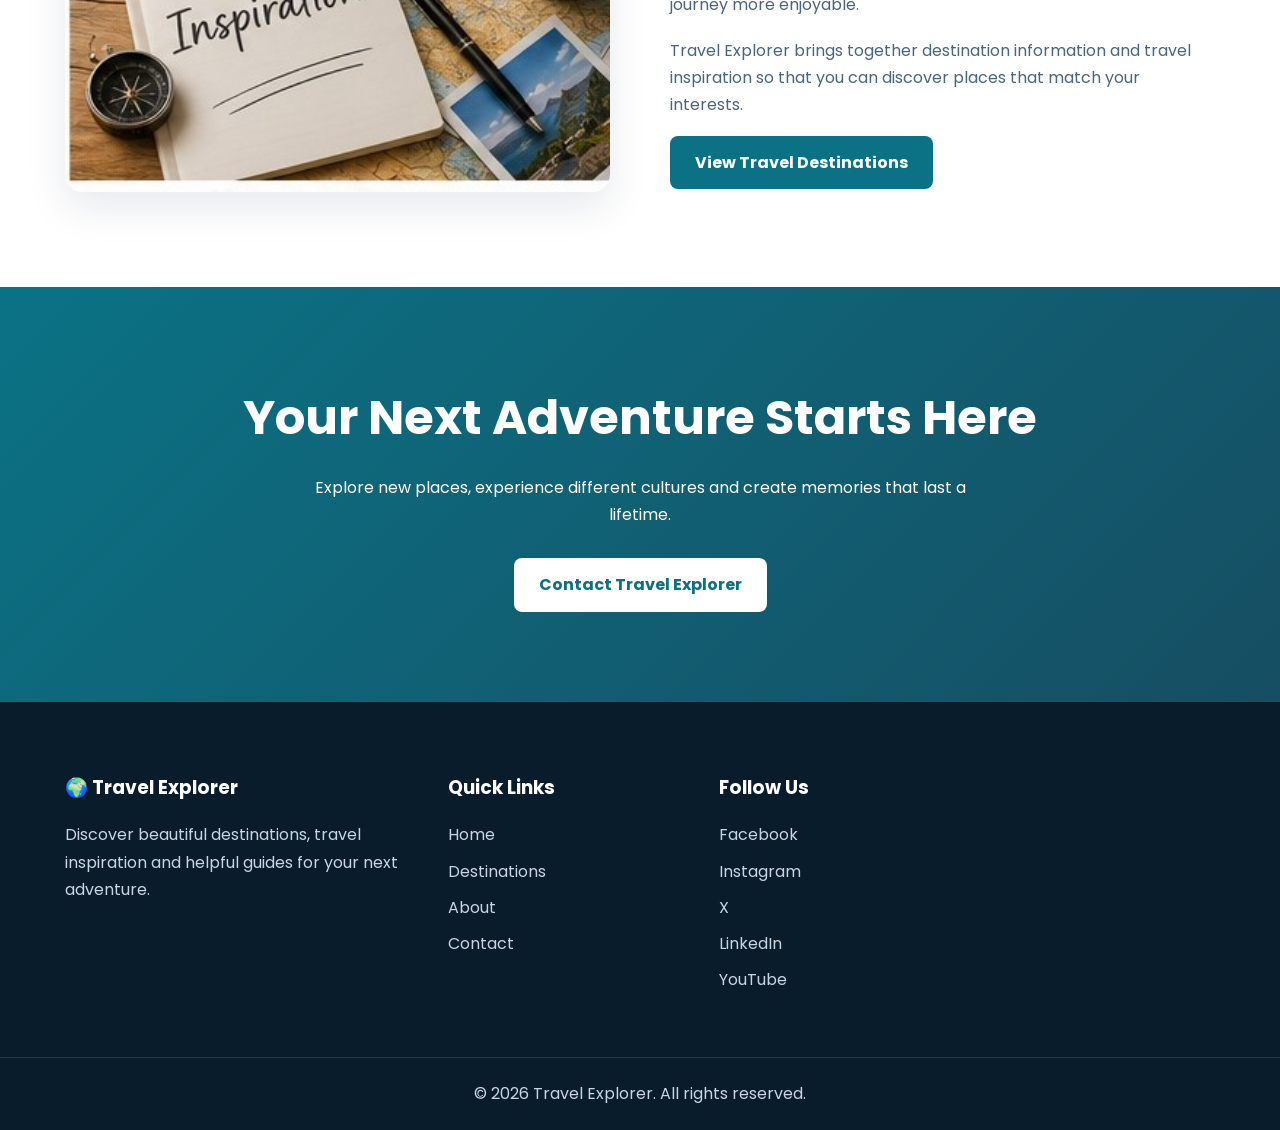
==== commit 1d8cd59f: "Update index.html" ====
--- a/index.html
+++ b/index.html
@@ -1,6 +1,8 @@
 <!DOCTYPE html>
 <html lang="en">
 <head>
+
+    <!-- Basic SEO -->
     <meta charset="UTF-8">
 
     <meta name="viewport"
@@ -9,10 +11,10 @@
     <title>Travel Explorer | Best Travel Destinations & Guides</title>
 
     <meta name="description"
-          content="Discover beautiful travel destinations, vacation ideas, travel guides and unforgettable adventures with Travel Explorer.">
+          content="Discover the world's best travel destinations, vacation ideas, travel guides and unforgettable adventures with Travel Explorer.">
 
     <meta name="keywords"
-          content="travel destinations, travel guide, vacation ideas, world travel, Paris, Bali, Switzerland, Dubai, Japan, Maldives">
+          content="travel destinations, travel guides, vacation ideas, world travel, adventure travel, Travel Explorer">
 
     <meta name="author"
           content="Travel Explorer">
@@ -20,12 +22,14 @@
     <meta name="robots"
           content="index, follow">
 
+    <!-- Canonical -->
     <link rel="canonical"
-          href="https://shinchan111.github.io/project/">
-
+          href="https://project-rosy-delta-79.vercel.app/">
+
+    <!-- Favicon -->
     <link rel="icon"
-          href="favicon.svg"
-          type="image/svg+xml">
+          type="image/png"
+          href="images/favicon.png">
 
     <!-- Open Graph -->
     <meta property="og:type"
@@ -35,93 +39,134 @@
           content="Travel Explorer | Best Travel Destinations & Guides">
 
     <meta property="og:description"
-          content="Explore beautiful destinations, travel inspiration and useful travel guides from around the world.">
+          content="Explore beautiful destinations, travel inspiration and helpful vacation guides from Travel Explorer.">
 
     <meta property="og:url"
-          content="https://shinchan111.github.io/project/">
+          content="https://project-rosy-delta-79.vercel.app/">
+
+    <meta property="og:image"
+          content="https://project-rosy-delta-79.vercel.app/images/og-image.jpg">
 
     <meta property="og:site_name"
           content="Travel Explorer">
 
-    <meta property="og:image"
-          content="https://shinchan111.github.io/project/og-image.jpg">
-
-    <meta property="og:image:alt"
-          content="Beautiful world travel destination">
-
-    <!-- X / Twitter -->
+    <!-- X / Twitter Card -->
     <meta name="twitter:card"
           content="summary_large_image">
 
     <meta name="twitter:title"
-          content="Travel Explorer | Best Travel Destinations & Guides">
+          content="Travel Explorer | Best Travel Destinations">
 
     <meta name="twitter:description"
-          content="Discover beautiful destinations and travel inspiration around the world.">
+          content="Discover amazing destinations, travel guides and unforgettable adventures.">
 
     <meta name="twitter:image"
-          content="https://shinchan111.github.io/project/og-image.jpg">
+          content="https://project-rosy-delta-79.vercel.app/images/og-image.jpg">
 
     <!-- Preconnect -->
-    <link rel="preconnect"
-          href="https://fonts.googleapis.com">
-
+    <link rel="preconnect" href="https://fonts.googleapis.com">
+
+    <!-- Google Font -->
     <link rel="preconnect"
           href="https://fonts.gstatic.com"
           crossorigin>
 
-    <link href="https://fonts.googleapis.com/css2?family=Poppins:wght@400;500;600;700;800&display=swap"
+    <link href="https://fonts.googleapis.com/css2?family=Poppins:wght@300;400;500;600;700;800&display=swap"
           rel="stylesheet">
 
-    <!-- Organization Schema -->
+    <!-- CSS -->
+    <link rel="stylesheet"
+          href="style.css">
+
+    <!-- Google Analytics
+         Replace G-XXXXXXXXXX with your real GA4 Measurement ID -->
+    <script async
+            src="https://www.googletagmanager.com/gtag/js?id=G-XXXXXXXXXX">
+    </script>
+
+    <script>
+        window.dataLayer = window.dataLayer || [];
+
+        function gtag() {
+            dataLayer.push(arguments);
+        }
+
+        gtag('js', new Date());
+
+        gtag('config', 'G-XXXXXXXXXX');
+    </script>
+
+
+    <!-- JSON-LD Structured Data -->
+
     <script type="application/ld+json">
     {
-        "@context": "https://schema.org",
-        "@type": "Organization",
-        "name": "Travel Explorer",
-        "url": "https://shinchan111.github.io/project/",
-        "logo": "https://shinchan111.github.io/project/favicon.svg",
-        "description": "Travel Explorer provides travel inspiration, destination information and travel guides.",
-        "sameAs": [
-            "https://github.com/shinchan111/project"
-        ]
+      "@context": "https://schema.org",
+      "@type": "TravelAgency",
+      "name": "Travel Explorer",
+      "url": "https://project-rosy-delta-79.vercel.app/",
+      "logo": "https://project-rosy-delta-79.vercel.app/images/favicon.png",
+      "image": "https://project-rosy-delta-79.vercel.app/images/og-image.jpg",
+      "description": "Travel Explorer provides travel inspiration, destination guides and vacation ideas for travelers around the world.",
+      "telephone": "+91-98765-43210",
+      "address": {
+        "@type": "PostalAddress",
+        "streetAddress": "Travel Explorer, Main Road",
+        "addressLocality": "Mumbai",
+        "addressRegion": "Maharashtra",
+        "postalCode": "400001",
+        "addressCountry": "IN"
+      },
+      "sameAs": [
+        "https://www.facebook.com/travelexplorer",
+        "https://www.instagram.com/travelexplorer",
+        "https://x.com/travelexplorer",
+        "https://www.linkedin.com/company/travelexplorer",
+        "https://www.youtube.com/@travelexplorer"
+      ]
     }
     </script>
 
-    <!-- Website Schema -->
     <script type="application/ld+json">
     {
-        "@context": "https://schema.org",
-        "@type": "WebSite",
-        "name": "Travel Explorer",
-        "url": "https://shinchan111.github.io/project/",
-        "description": "Travel destinations, vacation ideas and travel guides.",
-        "potentialAction": {
-            "@type": "SearchAction",
-            "target": "https://shinchan111.github.io/project/destinations.html?q={search_term_string}",
-            "query-input": "required name=search_term_string"
-        }
+      "@context": "https://schema.org",
+      "@type": "WebSite",
+      "name": "Travel Explorer",
+      "url": "https://project-rosy-delta-79.vercel.app/",
+      "description": "Travel destinations, guides and vacation inspiration.",
+      "potentialAction": {
+        "@type": "SearchAction",
+        "target": "https://project-rosy-delta-79.vercel.app/destinations.html?search={search_term_string}",
+        "query-input": "required name=search_term_string"
+      }
     }
     </script>
+
 </head>
 
+
 <body>
 
-<header class="site-header">
+<!-- ================= HEADER ================= -->
+
+<header class="header">
 
     <div class="container nav-container">
 
-        <a class="logo"
-           href="index.html"
+        <a href="index.html"
+           class="logo"
            aria-label="Travel Explorer Home">
+
             🌍 Travel<span>Explorer</span>
+
         </a>
 
-        <nav class="navigation"
+
+        <nav class="navbar"
              aria-label="Main navigation">
 
-            <a class="active"
-               href="index.html">
+            <a href="index.html"
+               class="active">
                 Home
             </a>
 
@@ -144,533 +189,457 @@
 </header>
 
 
+<!-- ================= HERO ================= -->
+
 <main>
 
-    <!-- HERO -->
-
-    <section class="hero">
-
-        <div class="hero-overlay"></div>
+<section class="hero">
+
+    <div class="hero-overlay">
 
         <div class="container hero-content">
 
-            <p class="eyebrow">
+            <span class="hero-label">
                 EXPLORE • DISCOVER • EXPERIENCE
-            </p>
+            </span>
 
             <h1>
                 Discover Beautiful Destinations Around the World
             </h1>
 
-            <p class="hero-text">
+            <p>
                 Find travel inspiration, explore unforgettable destinations
-                and discover useful travel guides designed to help you
-                create amazing memories around the world.
+                and discover useful travel guides designed to help you create
+                amazing memories around the world.
             </p>
 
             <div class="hero-buttons">
 
-                <a class="btn btn-primary"
-                   href="destinations.html">
+                <a href="destinations.html"
+                   class="btn btn-primary">
                     Explore Destinations
                 </a>
 
-                <a class="btn btn-outline"
-                   href="about.html">
-                    Learn About Us
+                <a href="about.html"
+                   class="btn btn-outline">
+                    Learn More
                 </a>
 
             </div>
 
         </div>
 
-    </section>
-
-
-    <!-- INTRODUCTION -->
-
-    <section class="section">
-
-        <div class="container">
-
-            <div class="section-heading">
-
-                <p class="section-label">
-                    TRAVEL INSPIRATION
+    </div>
+
+</section>
+
+
+<!-- ================= INTRODUCTION ================= -->
+
+<section class="section">
+
+    <div class="container">
+
+        <div class="section-heading">
+
+            <span class="section-label">
+                TRAVEL INSPIRATION
+            </span>
+
+            <h2>
+                Explore the World With Travel Explorer
+            </h2>
+
+            <p>
+                Travel Explorer is a destination discovery website created
+                for travelers who want to explore beautiful places, discover
+                new cultures and plan memorable adventures.
+            </p>
+
+        </div>
+
+
+        <div class="content-grid">
+
+            <article class="info-card">
+
+                <div class="icon">
+                    🌎
+                </div>
+
+                <h3>
+                    Explore Destinations
+                </h3>
+
+                <p>
+                    Discover popular travel destinations across Europe,
+                    Asia and the Middle East. Learn about famous attractions,
+                    beautiful landscapes and exciting experiences.
                 </p>
 
-                <h2>
-                    Explore the World With Travel Explorer
-                </h2>
+            </article>
+
+
+            <article class="info-card">
+
+                <div class="icon">
+                    🧭
+                </div>
+
+                <h3>
+                    Helpful Travel Guides
+                </h3>
 
                 <p>
-                    Travel Explorer is a destination discovery website
-                    created for travelers who want to explore beautiful
-                    places, discover new cultures and plan memorable
-                    adventures.
+                    Our travel guides provide useful information and
+                    inspiration to help travelers make better decisions
+                    when planning their next vacation.
                 </p>
 
-            </div>
-
-
-            <div class="feature-grid">
-
-                <article class="feature-card">
-
-                    <div class="feature-icon">
-                        🌎
-                    </div>
+            </article>
+
+
+            <article class="info-card">
+
+                <div class="icon">
+                    ✈️
+                </div>
+
+                <h3>
+                    Create Memories
+                </h3>
+
+                <p>
+                    Whether you enjoy beaches, mountains, cities or
+                    cultural experiences, every journey provides an
+                    opportunity to create unforgettable memories.
+                </p>
+
+            </article>
+
+        </div>
+
+    </div>
+
+</section>
+
+
+<!-- ================= DESTINATIONS ================= -->
+
+<section class="section section-light">
+
+    <div class="container">
+
+        <div class="section-heading">
+
+            <span class="section-label">
+                TOP DESTINATIONS
+            </span>
+
+            <h2>
+                Popular Places to Explore
+            </h2>
+
+            <p>
+                Discover some of the world's most beautiful and exciting
+                travel destinations.
+            </p>
+
+        </div>
+
+
+        <div class="destination-grid">
+
+
+            <!-- Paris -->
+
+            <article class="destination-card">
+
+                <img src="images/destination-paris.jpg"
+                     alt="Eiffel Tower in Paris France"
+                     loading="lazy">
+
+                <div class="destination-content">
+
+                    <span>
+                        🇫🇷 France
+                    </span>
 
                     <h3>
-                        Explore Destinations
+                        Paris
                     </h3>
 
                     <p>
-                        Discover popular travel destinations across Europe,
-                        Asia and the Middle East. Learn about famous
-                        attractions, beautiful landscapes and exciting
-                        experiences.
+                        Explore the romantic streets, historic landmarks,
+                        art galleries and famous Eiffel Tower in Paris.
                     </p>
 
-                </article>
-
-
-                <article class="feature-card">
-
-                    <div class="feature-icon">
-                        🧭
-                    </div>
+                    <a href="destinations.html#paris">
+                        Explore Paris →
+                    </a>
+
+                </div>
+
+            </article>
+
+
+            <!-- Bali -->
+
+            <article class="destination-card">
+
+                <img src="images/destination-bali.jpg"
+                     alt="Beautiful tropical beach in Bali Indonesia"
+                     loading="lazy">
+
+                <div class="destination-content">
+
+                    <span>
+                        🇮🇩 Indonesia
+                    </span>
 
                     <h3>
-                        Helpful Travel Guides
+                        Bali
                     </h3>
 
                     <p>
-                        Our travel guides provide useful information and
-                        inspiration to help travelers make better decisions
-                        when planning their next vacation.
+                        Discover tropical beaches, temples, rice terraces
+                        and peaceful landscapes in beautiful Bali.
                     </p>
 
-                </article>
-
-
-                <article class="feature-card">
-
-                    <div class="feature-icon">
-                        ✈️
-                    </div>
+                    <a href="destinations.html#bali">
+                        Explore Bali →
+                    </a>
+
+                </div>
+
+            </article>
+
+
+            <!-- Switzerland -->
+
+            <article class="destination-card">
+
+                <img src="images/destination-switzerland.jpg"
+                     alt="Swiss Alps mountains in Switzerland"
+                     loading="lazy">
+
+                <div class="destination-content">
+
+                    <span>
+                        🇨🇭 Switzerland
+                    </span>
 
                     <h3>
-                        Create Amazing Memories
+                        Switzerland
                     </h3>
 
                     <p>
-                        Whether you enjoy beaches, mountains, cities or
-                        cultural experiences, every journey provides an
-                        opportunity to create unforgettable memories.
+                        Experience breathtaking Alpine mountains, lakes,
+                        villages and scenic landscapes.
                     </p>
 
-                </article>
-
-            </div>
-
-        </div>
-
-    </section>
-
-
-    <!-- DESTINATIONS -->
-
-    <section class="section destinations-section">
-
-        <div class="container">
-
-            <div class="section-heading">
-
-                <p class="section-label">
-                    TOP DESTINATIONS
-                </p>
-
-                <h2>
-                    Popular Places to Explore
-                </h2>
-
-                <p>
-                    Discover some of the world's most beautiful and exciting
-                    travel destinations and find inspiration for your next
-                    adventure.
-                </p>
-
-            </div>
-
-
-            <div class="destination-grid">
-
-
-                <!-- PARIS -->
-
-                <article class="destination-card">
-
-                    <img src="images/destination-paris.jpg"
-                         alt="Eiffel Tower in Paris France"
-                         loading="lazy"
-                         width="800"
-                         height="550">
-
-                    <div class="destination-content">
-
-                        <span class="country">
-                            🇫🇷 France
-                        </span>
-
-                        <h3>
-                            Paris
-                        </h3>
-
-                        <p>
-                            Explore romantic streets, historic landmarks,
-                            art galleries and the famous Eiffel Tower in
-                            Paris.
-                        </p>
-
-                        <a href="paris.html"
-                           class="text-link">
-                            Explore Paris →
-                        </a>
-
-                    </div>
-
-                </article>
-
-
-                <!-- BALI -->
-
-                <article class="destination-card">
-
-                    <img src="images/destination-bali.jpg"
-                         alt="Tropical beach and landscape in Bali Indonesia"
-                         loading="lazy"
-                         width="800"
-                         height="550">
-
-                    <div class="destination-content">
-
-                        <span class="country">
-                            🇮🇩 Indonesia
-                        </span>
-
-                        <h3>
-                            Bali
-                        </h3>
-
-                        <p>
-                            Discover tropical beaches, ancient temples,
-                            rice terraces and peaceful landscapes in Bali.
-                        </p>
-
-                        <a href="bali.html"
-                           class="text-link">
-                            Explore Bali →
-                        </a>
-
-                    </div>
-
-                </article>
-
-
-                <!-- SWITZERLAND -->
-
-                <article class="destination-card">
-
-                    <img src="images/destination-switzerland.jpg"
-                         alt="Swiss Alps mountains and scenic landscape in Switzerland"
-                         loading="lazy"
-                         width="800"
-                         height="550">
-
-                    <div class="destination-content">
-
-                        <span class="country">
-                            🇨🇭 Switzerland
-                        </span>
-
-                        <h3>
-                            Switzerland
-                        </h3>
-
-                        <p>
-                            Experience breathtaking Alpine mountains, lakes,
-                            villages and scenic landscapes.
-                        </p>
-
-                        <a href="switzerland.html"
-                           class="text-link">
-                            Explore Switzerland →
-                        </a>
-
-                    </div>
-
-                </article>
-
-
-                <!-- DUBAI -->
-
-                <article class="destination-card">
-
-                    <img src="images/destination-dubai.jpg"
-                         alt="Dubai skyline and modern architecture in United Arab Emirates"
-                         loading="lazy"
-                         width="800"
-                         height="550">
-
-                    <div class="destination-content">
-
-                        <span class="country">
-                            🇦🇪 UAE
-                        </span>
-
-                        <h3>
-                            Dubai
-                        </h3>
-
-                        <p>
-                            Discover modern architecture, shopping,
-                            entertainment and exciting desert adventures.
-                        </p>
-
-                        <a href="dubai.html"
-                           class="text-link">
-                            Explore Dubai →
-                        </a>
-
-                    </div>
-
-                </article>
-
-
-                <!-- JAPAN -->
-
-                <article class="destination-card">
-
-                    <img src="images/destination-japan.jpg"
-                         alt="Mount Fuji and traditional Japanese landscape"
-                         loading="lazy"
-                         width="800"
-                         height="550">
-
-                    <div class="destination-content">
-
-                        <span class="country">
-                            🇯🇵 Japan
-                        </span>
-
-                        <h3>
-                            Japan
-                        </h3>
-
-                        <p>
-                            Explore ancient traditions, modern cities,
-                            beautiful temples and the iconic Mount Fuji.
-                        </p>
-
-                        <a href="japan.html"
-                           class="text-link">
-                            Explore Japan →
-                        </a>
-
-                    </div>
-
-                </article>
-
-
-                <!-- MALDIVES -->
-
-                <article class="destination-card">
-
-                    <img src="images/destination-maldives.jpg"
-                         alt="Clear blue tropical water and beaches in Maldives"
-                         loading="lazy"
-                         width="800"
-                         height="550">
-
-                    <div class="destination-content">
-
-                        <span class="country">
-                            🇲🇻 Maldives
-                        </span>
-
-                        <h3>
-                            Maldives
-                        </h3>
-
-                        <p>
-                            Relax on tropical islands surrounded by crystal
-                            clear water, coral reefs and beautiful beaches.
-                        </p>
-
-                        <a href="maldives.html"
-                           class="text-link">
-                            Explore Maldives →
-                        </a>
-
-                    </div>
-
-                </article>
-
-            </div>
-
-        </div>
-
-    </section>
-
-
-    <!-- TRAVEL GUIDE -->
-
-    <section class="guide-section">
-
-        <div class="container guide-grid">
-
-            <div class="guide-image">
-
-                <img src="images/travel-blog.jpg"
-                     alt="Travel planning with camera and travel journal"
-                     loading="lazy"
-                     width="900"
-                     height="650">
-
-            </div>
-
-            <div class="guide-content">
-
-                <p class="section-label">
-                    TRAVEL GUIDE
-                </p>
-
-                <h2>
-                    Plan Your Next Adventure
-                </h2>
-
-                <p>
-                    Planning a trip can be exciting. Choosing the right
-                    destination, understanding local culture, preparing
-                    an itinerary and researching important attractions
-                    can make your journey more enjoyable.
-                </p>
-
-                <p>
-                    Travel Explorer brings together destination information,
-                    travel inspiration and practical ideas so you can
-                    discover places that match your interests.
-                </p>
-
-                <a class="btn btn-primary"
-                   href="destinations.html">
-                    View Travel Destinations
-                </a>
-
-            </div>
-
-        </div>
-
-    </section>
-
-
-    <!-- WHY TRAVEL -->
-
-    <section class="section">
-
-        <div class="container">
-
-            <div class="section-heading">
-
-                <p class="section-label">
-                    TRAVEL SMART
-                </p>
-
-                <h2>
-                    Make Every Journey More Meaningful
-                </h2>
-
-            </div>
-
-            <div class="tips-grid">
-
-                <article>
-                    <span>🗺️</span>
-                    <h3>Research Your Destination</h3>
+                    <a href="destinations.html#switzerland">
+                        Explore Switzerland →
+                    </a>
+
+                </div>
+
+            </article>
+
+
+            <!-- Dubai -->
+
+            <article class="destination-card">
+
+                <img src="images/destination-dubai.jpg"
+                     alt="Dubai skyline and modern architecture"
+                     loading="lazy">
+
+                <div class="destination-content">
+
+                    <span>
+                        🇦🇪 UAE
+                    </span>
+
+                    <h3>
+                        Dubai
+                    </h3>
+
                     <p>
-                        Learn about local attractions, transportation,
-                        culture and important travel information before
-                        starting your journey.
+                        Discover modern architecture, shopping,
+                        entertainment and unforgettable desert adventures.
                     </p>
-                </article>
-
-                <article>
-                    <span>📷</span>
-                    <h3>Capture Your Memories</h3>
+
+                    <a href="destinations.html#dubai">
+                        Explore Dubai →
+                    </a>
+
+                </div>
+
+            </article>
+
+
+            <!-- Japan -->
+
+            <article class="destination-card">
+
+                <img src="images/destination-japan.jpg"
+                     alt="Mount Fuji and traditional Japanese landscape"
+                     loading="lazy">
+
+                <div class="destination-content">
+
+                    <span>
+                        🇯🇵 Japan
+                    </span>
+
+                    <h3>
+                        Japan
+                    </h3>
+
                     <p>
-                        Photography helps preserve the memorable moments
-                        and unique experiences you discover while traveling.
+                        Explore ancient traditions, modern cities,
+                        beautiful temples and the iconic Mount Fuji.
                     </p>
-                </article>
-
-                <article>
-                    <span>🌱</span>
-                    <h3>Travel Responsibly</h3>
+
+                    <a href="destinations.html#japan">
+                        Explore Japan →
+                    </a>
+
+                </div>
+
+            </article>
+
+
+            <!-- Maldives -->
+
+            <article class="destination-card">
+
+                <img src="images/destination-maldives.jpg"
+                     alt="Clear blue water and tropical beach in Maldives"
+                     loading="lazy">
+
+                <div class="destination-content">
+
+                    <span>
+                        🇲🇻 Maldives
+                    </span>
+
+                    <h3>
+                        Maldives
+                    </h3>
+
                     <p>
-                        Respect local communities, protect natural
-                        environments and choose responsible travel habits.
+                        Relax on beautiful tropical islands surrounded by
+                        crystal-clear water and stunning beaches.
                     </p>
-                </article>
-
-            </div>
-
-        </div>
-
-    </section>
-
-
-    <!-- CTA -->
-
-    <section class="cta">
-
-        <div class="container">
+
+                    <a href="destinations.html#maldives">
+                        Explore Maldives →
+                    </a>
+
+                </div>
+
+            </article>
+
+        </div>
+
+    </div>
+
+</section>
+
+
+<!-- ================= TRAVEL GUIDE ================= -->
+
+<section class="section">
+
+    <div class="container guide-grid">
+
+        <div class="guide-image">
+
+            <img src="images/travel-blog.jpg"
+                 alt="Travel planning with camera and travel journal"
+                 loading="lazy">
+
+        </div>
+
+
+        <div class="guide-content">
+
+            <span class="section-label">
+                TRAVEL GUIDE
+            </span>
 
             <h2>
-                Your Next Adventure Starts Here
+                Plan Your Next Adventure
             </h2>
 
             <p>
-                Explore new places, experience different cultures and
-                create memories that last a lifetime.
+                Planning a trip can be exciting. Choosing a destination,
+                understanding the local culture and preparing a simple
+                itinerary can make your journey more enjoyable.
             </p>
 
-            <a href="contact.html"
-               class="btn btn-light">
-                Contact Travel Explorer
-            </a>
-
-        </div>
-
-    </section>
+            <p>
+                Travel Explorer brings together destination information
+                and travel inspiration so that you can discover places
+                that match your interests.
+            </p>
+
+            <a href="destinations.html"
+               class="btn btn-primary">
+                View Travel Destinations
+            </a>
+
+        </div>
+
+    </div>
+
+</section>
+
+
+<!-- ================= CTA ================= -->
+
+<section class="cta">
+
+    <div class="container">
+
+        <h2>
+            Your Next Adventure Starts Here
+        </h2>
+
+        <p>
+            Explore new places, experience different cultures and
+            create memories that last a lifetime.
+        </p>
+
+        <a href="contact.html"
+           class="btn btn-light">
+            Contact Travel Explorer
+        </a>
+
+    </div>
+
+</section>
 
 </main>
 
 
+<!-- ================= FOOTER ================= -->
+
 <footer class="footer">
 
     <div class="container footer-grid">
 
         <div>
 
-            <a class="logo footer-logo"
-               href="index.html">
-                🌍 Travel<span>Explorer</span>
-            </a>
+            <h3>
+                🌍 Travel Explorer
+            </h3>
 
             <p>
-                Discover beautiful destinations, travel inspiration and
-                helpful guides for your next adventure.
+                Discover beautiful destinations, travel inspiration
+                and helpful guides for your next adventure.
             </p>
 
         </div>
@@ -682,10 +651,21 @@
                 Quick Links
             </h3>
 
-            <a href="index.html">Home</a>
-            <a href="destinations.html">Destinations</a>
-            <a href="about.html">About Travel Explorer</a>
-            <a href="contact.html">Contact Travel Explorer</a>
+            <a href="index.html">
+                Home
+            </a>
+
+            <a href="destinations.html">
+                Destinations
+            </a>
+
+            <a href="about.html">
+                About
+            </a>
+
+            <a href="contact.html">
+                Contact
+            </a>
 
         </div>
 
@@ -693,47 +673,42 @@
         <div>
 
             <h3>
-                Travel Resources
+                Follow Us
             </h3>
 
-            <a href="https://www.unesco.org/en"
-               target="_blank"
-               rel="noopener noreferrer">
-                UNESCO
-            </a>
-
-            <a href="https://www.who.int/"
-               target="_blank"
-               rel="noopener noreferrer">
-                World Health Organization
-            </a>
-
-            <a href="https://www.iata.org/"
-               target="_blank"
-               rel="noopener noreferrer">
-                IATA
-            </a>
-
-        </div>
-
-
-        <div>
-
-            <h3>
-                Project Links
-            </h3>
-
-            <a href="https://github.com/shinchan111/project"
-               target="_blank"
-               rel="noopener noreferrer">
-                Travel Explorer on GitHub
-            </a>
-
-            <a href="https://shinchan111.github.io/project/"
-               target="_blank"
-               rel="noopener noreferrer">
-                Live Website
-            </a>
+            <div class="social-links">
+
+                <a href="https://www.facebook.com/travelexplorer"
+                   target="_blank"
+                   rel="noopener noreferrer">
+                    Facebook
+                </a>
+
+                <a href="https://www.instagram.com/travelexplorer"
+                   target="_blank"
+                   rel="noopener noreferrer">
+                    Instagram
+                </a>
+
+                <a href="https://x.com/travelexplorer"
+                   target="_blank"
+                   rel="noopener noreferrer">
+                    X
+                </a>
+
+                <a href="https://www.linkedin.com/company/travelexplorer"
+                   target="_blank"
+                   rel="noopener noreferrer">
+                    LinkedIn
+                </a>
+
+                <a href="https://www.youtube.com/@travelexplorer"
+                   target="_blank"
+                   rel="noopener noreferrer">
+                    YouTube
+                </a>
+
+            </div>
 
         </div>
 
@@ -750,5 +725,6 @@
 
 </footer>
 
+
 </body>
 </html>
--- a/style.css
+++ b/style.css
@@ -0,0 +1,580 @@
+/* =========================================
+   TRAVEL EXPLORER
+   SEO PRACTICAL PROJECT
+   ========================================= */
+
+:root {
+    --primary: #0b7285;
+    --primary-dark: #075b68;
+    --accent: #f59f00;
+    --dark: #102a43;
+    --text: #486581;
+    --light: #f5f9fc;
+    --white: #ffffff;
+    --border: #d9e2ec;
+    --shadow: 0 15px 40px rgba(16, 42, 67, 0.10);
+}
+
+* {
+    margin: 0;
+    padding: 0;
+    box-sizing: border-box;
+}
+
+html {
+    scroll-behavior: smooth;
+}
+
+body {
+    font-family: "Poppins", sans-serif;
+    color: var(--text);
+    background: var(--white);
+    line-height: 1.7;
+}
+
+img {
+    display: block;
+    max-width: 100%;
+}
+
+a {
+    color: inherit;
+    text-decoration: none;
+}
+
+.container {
+    width: min(1150px, 92%);
+    margin: auto;
+}
+
+
+/* =========================================
+   HEADER
+   ========================================= */
+
+.site-header {
+    background: rgba(255, 255, 255, 0.97);
+    border-bottom: 1px solid var(--border);
+    position: sticky;
+    top: 0;
+    z-index: 1000;
+}
+
+.nav-container {
+    min-height: 76px;
+    display: flex;
+    align-items: center;
+    justify-content: space-between;
+    gap: 30px;
+}
+
+.logo {
+    font-size: 1.45rem;
+    font-weight: 800;
+    color: var(--dark);
+}
+
+.logo span {
+    color: var(--primary);
+}
+
+.navigation {
+    display: flex;
+    gap: 28px;
+    align-items: center;
+}
+
+.navigation a {
+    font-weight: 600;
+    color: var(--dark);
+    position: relative;
+    transition: 0.3s ease;
+}
+
+.navigation a:hover,
+.navigation a.active {
+    color: var(--primary);
+}
+
+.navigation a.active::after {
+    content: "";
+    position: absolute;
+    left: 0;
+    right: 0;
+    bottom: -8px;
+    height: 2px;
+    background: var(--primary);
+}
+
+
+/* =========================================
+   HERO
+   ========================================= */
+
+.hero {
+    min-height: 680px;
+    position: relative;
+    display: flex;
+    align-items: center;
+    background:
+        url("images/hero-travel.jpg")
+        center / cover no-repeat;
+}
+
+.hero-overlay {
+    position: absolute;
+    inset: 0;
+    background:
+        linear-gradient(
+            90deg,
+            rgba(4, 29, 42, 0.85),
+            rgba(4, 29, 42, 0.35),
+            rgba(4, 29, 42, 0.10)
+        );
+}
+
+.hero-content {
+    position: relative;
+    z-index: 2;
+    color: white;
+    max-width: 780px;
+    padding: 90px 0;
+}
+
+.eyebrow,
+.section-label {
+    color: var(--accent);
+    font-size: 0.85rem;
+    font-weight: 800;
+    letter-spacing: 2px;
+    margin-bottom: 12px;
+}
+
+.hero h1 {
+    font-size: clamp(2.5rem, 6vw, 4.6rem);
+    line-height: 1.1;
+    margin-bottom: 25px;
+    color: white;
+}
+
+.hero-text {
+    font-size: 1.12rem;
+    max-width: 680px;
+    margin-bottom: 35px;
+    color: #f0f4f8;
+}
+
+.hero-buttons {
+    display: flex;
+    gap: 15px;
+    flex-wrap: wrap;
+}
+
+
+/* =========================================
+   BUTTONS
+   ========================================= */
+
+.btn {
+    display: inline-flex;
+    justify-content: center;
+    align-items: center;
+    padding: 13px 25px;
+    border-radius: 8px;
+    font-weight: 700;
+    transition: 0.3s ease;
+}
+
+.btn-primary {
+    color: white;
+    background: var(--primary);
+}
+
+.btn-primary:hover {
+    background: var(--primary-dark);
+    transform: translateY(-2px);
+}
+
+.btn-outline {
+    color: white;
+    border: 2px solid white;
+}
+
+.btn-outline:hover {
+    background: white;
+    color: var(--dark);
+}
+
+.btn-light {
+    background: white;
+    color: var(--primary);
+}
+
+
+/* =========================================
+   SECTIONS
+   ========================================= */
+
+.section {
+    padding: 95px 0;
+}
+
+.section-heading {
+    max-width: 780px;
+    text-align: center;
+    margin: 0 auto 55px;
+}
+
+.section-heading h2 {
+    color: var(--dark);
+    font-size: clamp(2rem, 4vw, 3rem);
+    line-height: 1.2;
+    margin-bottom: 18px;
+}
+
+.section-heading p {
+    font-size: 1rem;
+}
+
+
+/* =========================================
+   FEATURES
+   ========================================= */
+
+.feature-grid {
+    display: grid;
+    grid-template-columns:
+        repeat(3, 1fr);
+    gap: 25px;
+}
+
+.feature-card {
+    padding: 35px;
+    background: var(--light);
+    border: 1px solid var(--border);
+    border-radius: 15px;
+    transition: 0.3s ease;
+}
+
+.feature-card:hover {
+    transform: translateY(-6px);
+    box-shadow: var(--shadow);
+}
+
+.feature-icon {
+    font-size: 2.4rem;
+    margin-bottom: 15px;
+}
+
+.feature-card h3 {
+    color: var(--dark);
+    margin-bottom: 10px;
+}
+
+
+/* =========================================
+   DESTINATIONS
+   ========================================= */
+
+.destinations-section {
+    background: var(--light);
+}
+
+.destination-grid {
+    display: grid;
+    grid-template-columns:
+        repeat(3, 1fr);
+    gap: 28px;
+}
+
+.destination-card {
+    background: white;
+    border-radius: 15px;
+    overflow: hidden;
+    border: 1px solid var(--border);
+    box-shadow: 0 8px 25px rgba(16, 42, 67, 0.06);
+    transition: 0.3s ease;
+}
+
+.destination-card:hover {
+    transform: translateY(-7px);
+    box-shadow: var(--shadow);
+}
+
+.destination-card img {
+    width: 100%;
+    height: 230px;
+    object-fit: cover;
+}
+
+.destination-content {
+    padding: 25px;
+}
+
+.country {
+    color: var(--primary);
+    font-weight: 700;
+    font-size: 0.9rem;
+}
+
+.destination-content h3 {
+    color: var(--dark);
+    font-size: 1.5rem;
+    margin: 5px 0 10px;
+}
+
+.destination-content p {
+    margin-bottom: 18px;
+}
+
+.text-link {
+    color: var(--primary);
+    font-weight: 700;
+}
+
+.text-link:hover {
+    color: var(--primary-dark);
+}
+
+
+/* =========================================
+   GUIDE
+   ========================================= */
+
+.guide-section {
+    padding: 100px 0;
+}
+
+.guide-grid {
+    display: grid;
+    grid-template-columns:
+        1fr 1fr;
+    gap: 60px;
+    align-items: center;
+}
+
+.guide-image img {
+    width: 100%;
+    border-radius: 18px;
+    box-shadow: var(--shadow);
+}
+
+.guide-content h2 {
+    color: var(--dark);
+    font-size: 2.7rem;
+    line-height: 1.2;
+    margin-bottom: 20px;
+}
+
+.guide-content p {
+    margin-bottom: 18px;
+}
+
+
+/* =========================================
+   TIPS
+   ========================================= */
+
+.tips-grid {
+    display: grid;
+    grid-template-columns:
+        repeat(3, 1fr);
+    gap: 25px;
+}
+
+.tips-grid article {
+    text-align: center;
+    padding: 30px;
+    border: 1px solid var(--border);
+    border-radius: 15px;
+}
+
+.tips-grid span {
+    font-size: 2.5rem;
+}
+
+.tips-grid h3 {
+    color: var(--dark);
+    margin: 12px 0;
+}
+
+
+/* =========================================
+   CTA
+   ========================================= */
+
+.cta {
+    padding: 90px 0;
+    text-align: center;
+    color: white;
+    background:
+        linear-gradient(
+            135deg,
+            var(--primary),
+            #164e63
+        );
+}
+
+.cta h2 {
+    font-size: clamp(2rem, 4vw, 3rem);
+    margin-bottom: 15px;
+}
+
+.cta p {
+    max-width: 700px;
+    margin: 0 auto 30px;
+}
+
+
+/* =========================================
+   FOOTER
+   ========================================= */
+
+.footer {
+    background: #081c2c;
+    color: #cbd5e1;
+    padding-top: 70px;
+}
+
+.footer-grid {
+    display: grid;
+    grid-template-columns:
+        1.5fr 1fr 1fr 1fr;
+    gap: 45px;
+    padding-bottom: 55px;
+}
+
+.footer-logo {
+    color: white;
+    display: inline-block;
+    margin-bottom: 15px;
+}
+
+.footer h3 {
+    color: white;
+    margin-bottom: 18px;
+}
+
+.footer-grid a {
+    display: block;
+    margin-bottom: 9px;
+    transition: 0.3s ease;
+}
+
+.footer-grid a:hover {
+    color: var(--accent);
+}
+
+.footer-bottom {
+    border-top: 1px solid rgba(255,255,255,0.12);
+    padding: 22px;
+    text-align: center;
+}
+
+
+/* =========================================
+   RESPONSIVE
+   ========================================= */
+
+@media (max-width: 900px) {
+
+    .feature-grid,
+    .destination-grid,
+    .tips-grid {
+        grid-template-columns:
+            repeat(2, 1fr);
+    }
+
+    .guide-grid {
+        grid-template-columns: 1fr;
+    }
+
+    .footer-grid {
+        grid-template-columns:
+            repeat(2, 1fr);
+    }
+}
+
+
+@media (max-width: 650px) {
+
+    .nav-container {
+        flex-direction: column;
+        padding: 18px 0;
+    }
+
+    .navigation {
+        gap: 15px;
+        flex-wrap: wrap;
+        justify-content: center;
+    }
+
+    .navigation a.active::after {
+        display: none;
+    }
+
+    .hero {
+        min-height: 600px;
+    }
+
+    .hero h1 {
+        font-size: 2.5rem;
+    }
+
+    .feature-grid,
+    .destination-grid,
+    .tips-grid,
+    .footer-grid {
+        grid-template-columns: 1fr;
+    }
+
+    .section,
+    .guide-section {
+        padding: 70px 0;
+    }
+}
+/* =========================================
+   CONTACT FORM
+   ========================================= */
+
+.contact-form {
+    max-width: 750px;
+    margin: auto;
+    padding: 40px;
+    border-radius: 18px;
+    background: var(--light);
+    border: 1px solid var(--border);
+}
+
+.contact-form label {
+    display: block;
+    margin: 18px 0 7px;
+    font-weight: 700;
+    color: var(--dark);
+}
+
+.contact-form input,
+.contact-form textarea {
+    width: 100%;
+    padding: 14px 16px;
+    border: 1px solid var(--border);
+    border-radius: 8px;
+    font: inherit;
+    background: white;
+}
+
+.contact-form input:focus,
+.contact-form textarea:focus {
+    outline: 2px solid var(--primary);
+    border-color: var(--primary);
+}
+
+.contact-form textarea {
+    resize: vertical;
+}
+
+.contact-form button {
+    border: 0;
+    cursor: pointer;
+    margin-top: 20px;
+}
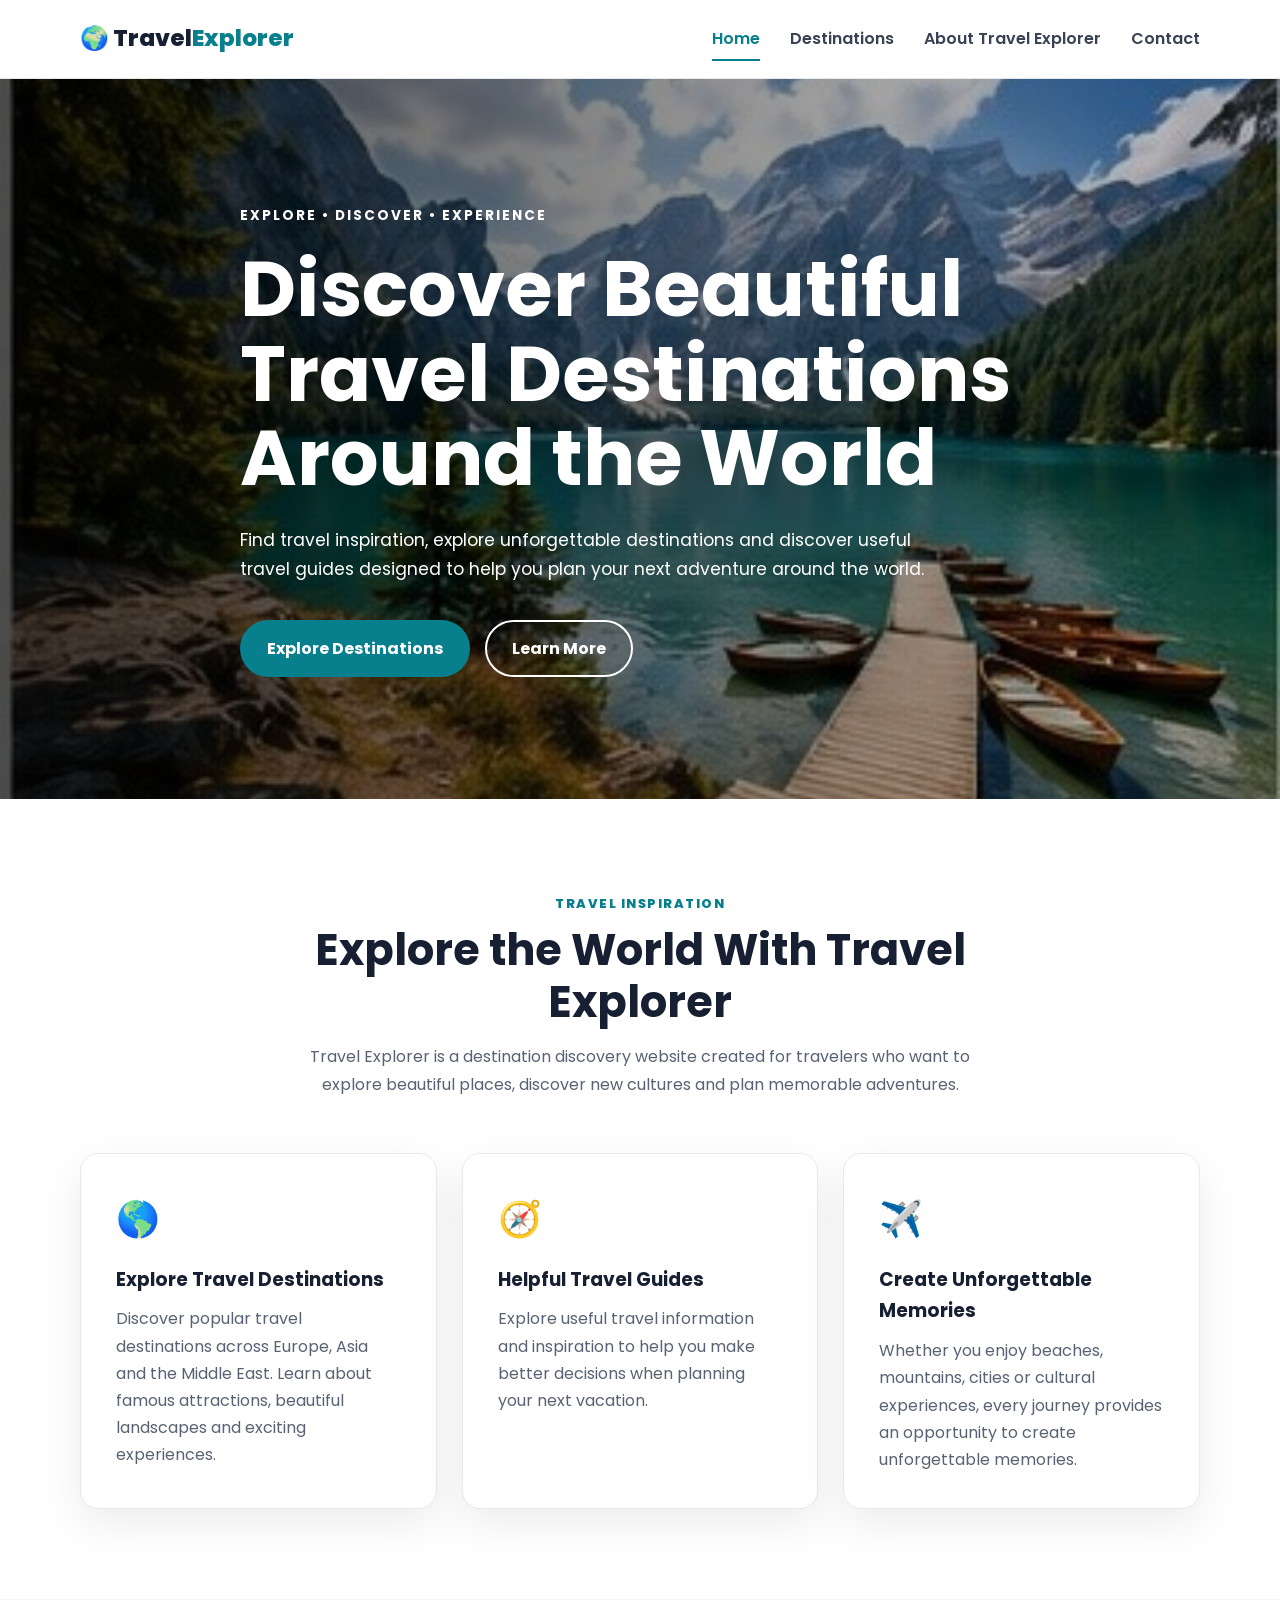
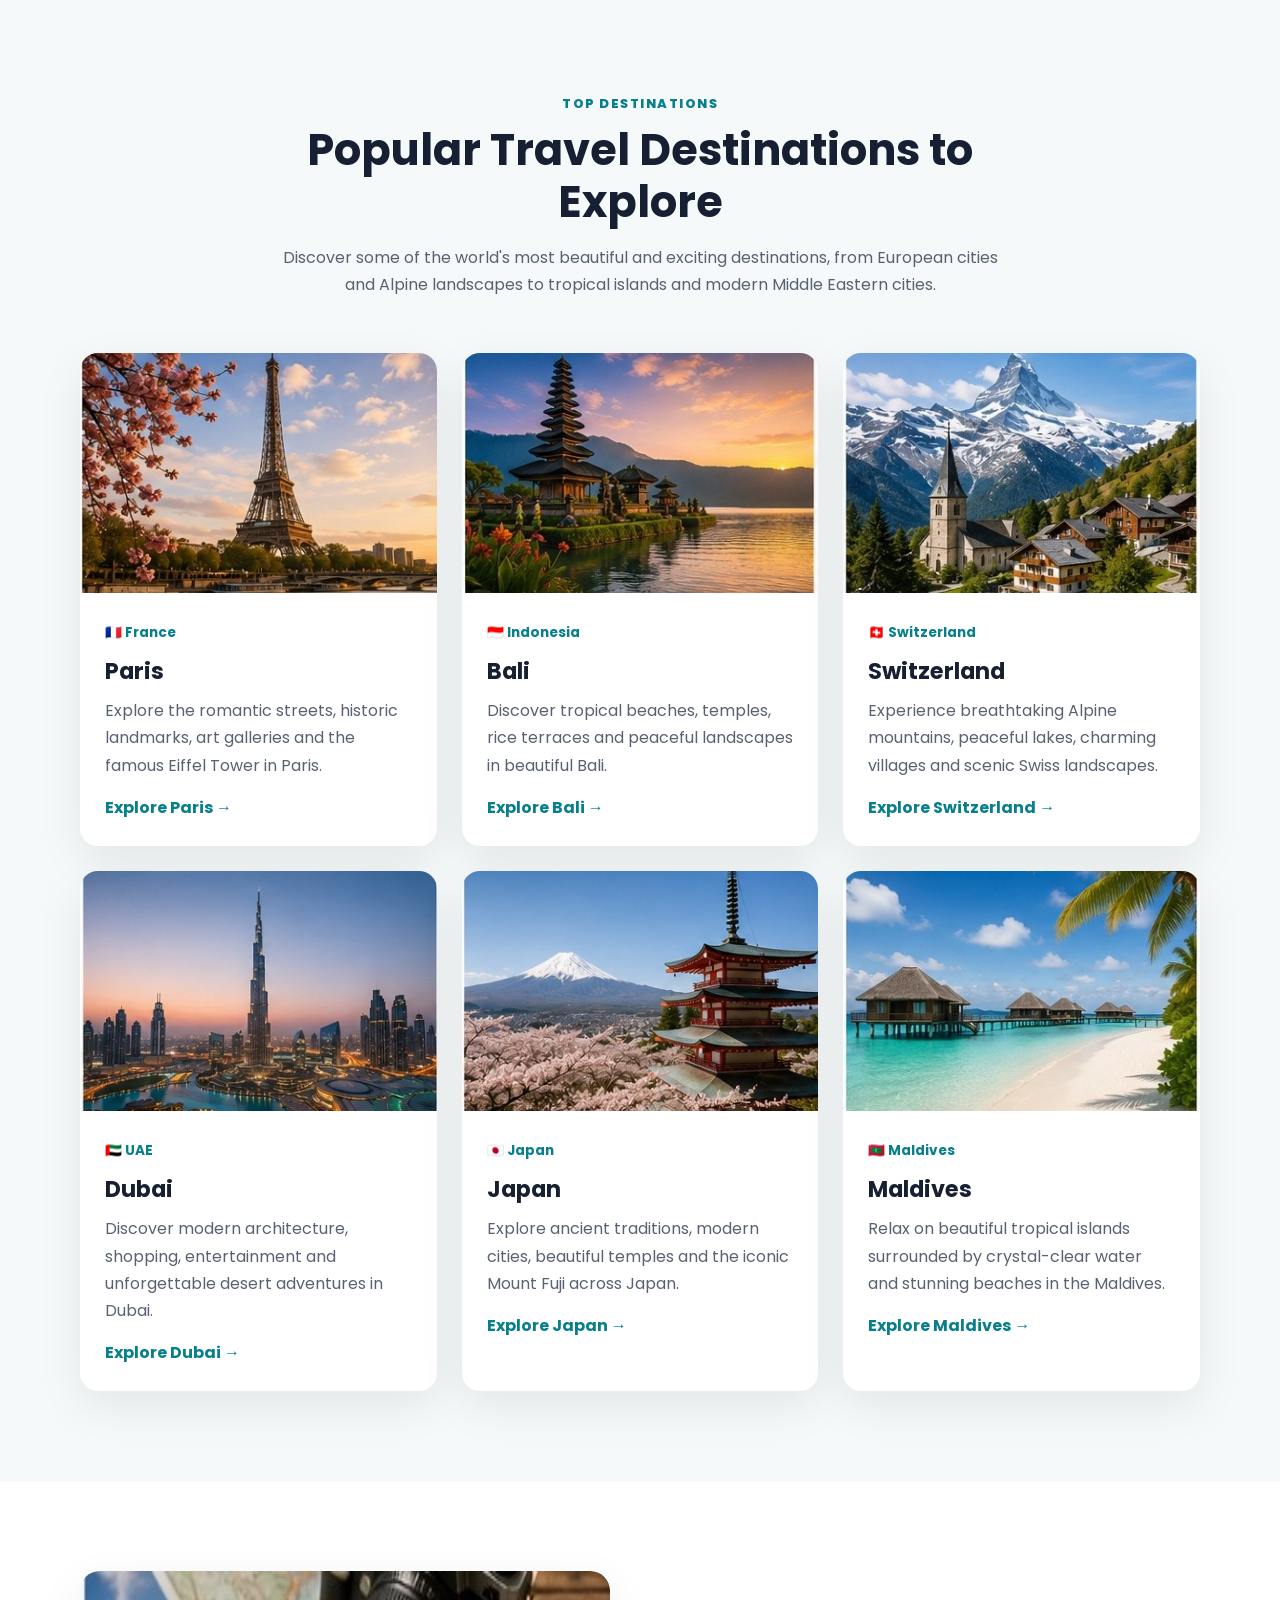
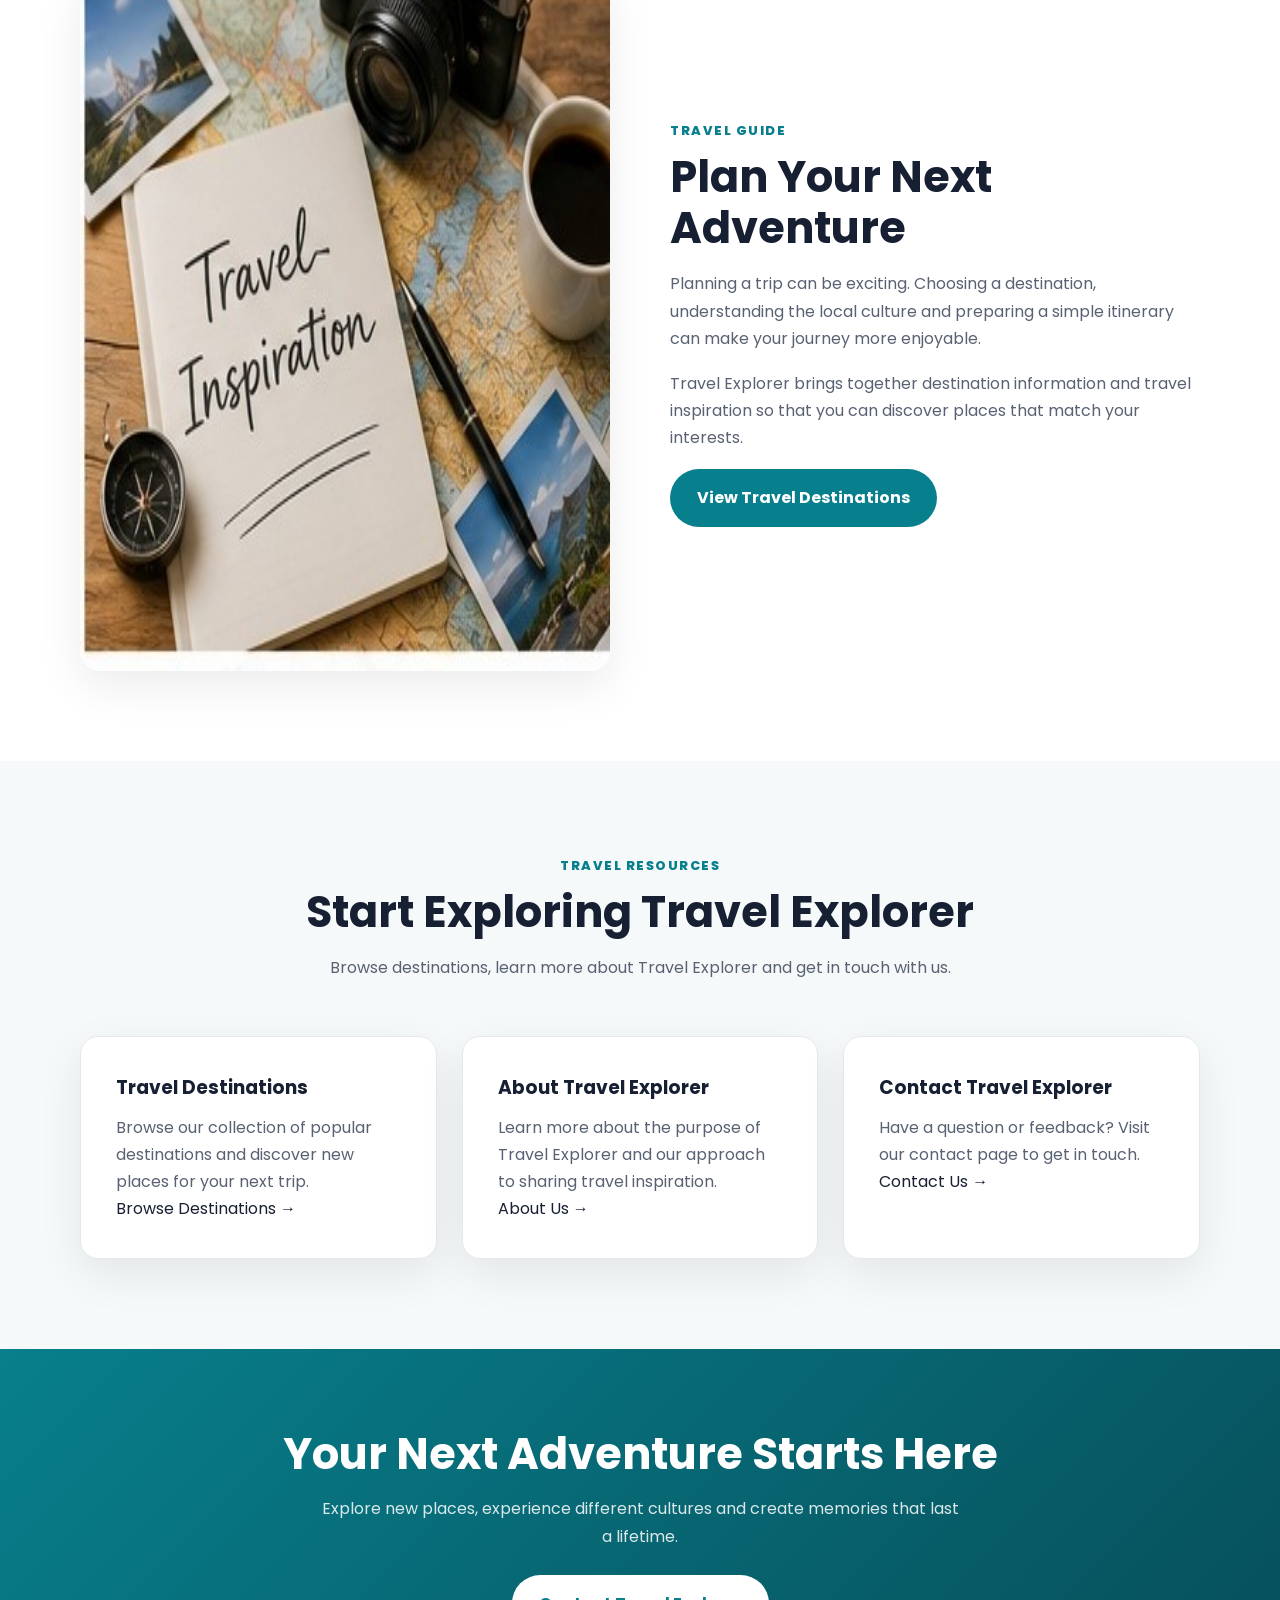
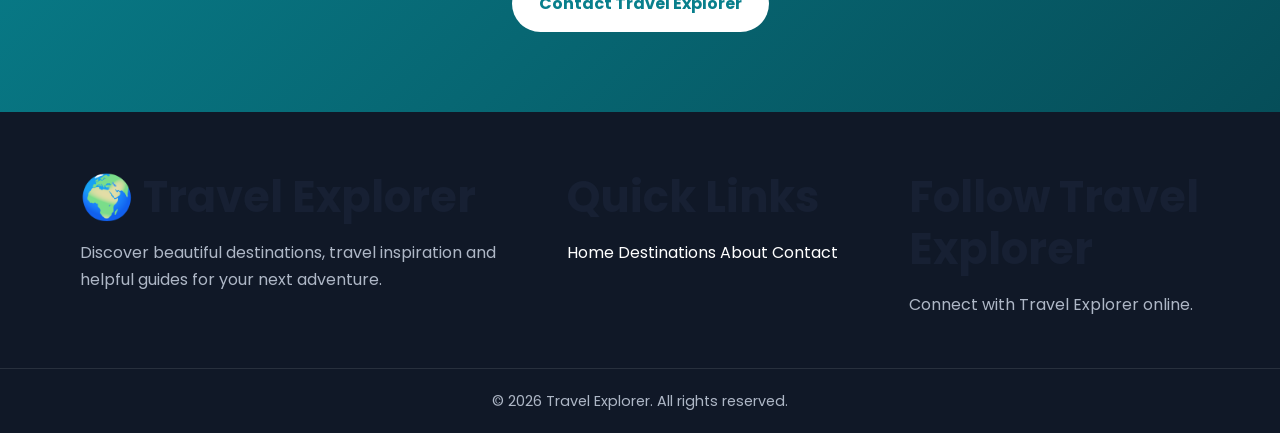
==== commit b7e43078: "Update print statement from 'Hello' to 'Goodbye'" ====
--- a/index.html
+++ b/index.html
@@ -2,729 +2,1080 @@
 <html lang="en">
 <head>
 
-    <!-- Basic SEO -->
+    <!-- =========================================================
+         TRAVEL EXPLORER
+         SEO-Optimized Homepage
+         Canonical URL:
+         https://shinchan111.github.io/project/
+         ========================================================= -->
+
+    <!-- ================= BASIC META ================= -->
+
     <meta charset="UTF-8">
 
     <meta name="viewport"
           content="width=device-width, initial-scale=1.0">
 
-    <title>Travel Explorer | Best Travel Destinations & Guides</title>
-
     <meta name="description"
-          content="Discover the world's best travel destinations, vacation ideas, travel guides and unforgettable adventures with Travel Explorer.">
-
-    <meta name="keywords"
-          content="travel destinations, travel guides, vacation ideas, world travel, adventure travel, Travel Explorer">
+          content="Explore beautiful travel destinations, vacation ideas, travel guides and trip inspiration with Travel Explorer. Discover Paris, Bali, Switzerland, Dubai, Japan and the Maldives.">
 
     <meta name="author"
           content="Travel Explorer">
 
     <meta name="robots"
+          content="index, follow, max-image-preview:large, max-snippet:-1, max-video-preview:-1">
+
+    <meta name="googlebot"
+          content="index, follow, max-image-preview:large, max-snippet:-1, max-video-preview:-1">
+
+    <meta name="bingbot"
           content="index, follow">
 
-    <!-- Canonical -->
+    <meta name="referrer"
+          content="strict-origin-when-cross-origin">
+
+    <!-- ================= TITLE ================= -->
+
+    <title>
+        Travel Explorer | Travel Destinations, Guides & Vacation Ideas
+    </title>
+
+    <!-- ================= CANONICAL ================= -->
+
     <link rel="canonical"
-          href="https://project-rosy-delta-79.vercel.app/">
-
-    <!-- Favicon -->
+          href="https://shinchan111.github.io/project/">
+
+    <!-- ================= FAVICON ================= -->
+
     <link rel="icon"
           type="image/png"
           href="images/favicon.png">
 
-    <!-- Open Graph -->
+    <link rel="apple-touch-icon"
+          href="images/favicon.png">
+
+    <!-- ================= THEME ================= -->
+
+    <meta name="theme-color"
+          content="#0f766e">
+
+    <meta name="color-scheme"
+          content="light">
+
+    <!-- ================= OPEN GRAPH ================= -->
+
     <meta property="og:type"
           content="website">
 
-    <meta property="og:title"
-          content="Travel Explorer | Best Travel Destinations & Guides">
-
-    <meta property="og:description"
-          content="Explore beautiful destinations, travel inspiration and helpful vacation guides from Travel Explorer.">
-
-    <meta property="og:url"
-          content="https://project-rosy-delta-79.vercel.app/">
-
-    <meta property="og:image"
-          content="https://project-rosy-delta-79.vercel.app/images/og-image.jpg">
+    <meta property="og:locale"
+          content="en_US">
 
     <meta property="og:site_name"
           content="Travel Explorer">
 
-    <!-- X / Twitter Card -->
+    <meta property="og:title"
+          content="Travel Explorer | Travel Destinations, Guides & Vacation Ideas">
+
+    <meta property="og:description"
+          content="Discover beautiful destinations, travel inspiration and helpful travel guides for your next adventure.">
+
+    <meta property="og:url"
+          content="https://shinchan111.github.io/project/">
+
+    <meta property="og:image"
+          content="https://shinchan111.github.io/project/images/og-image.jpg">
+
+    <meta property="og:image:alt"
+          content="Travel Explorer travel destinations and vacation inspiration">
+
+    <meta property="og:image:type"
+          content="image/jpeg">
+
+    <!-- ================= X / TWITTER ================= -->
+
     <meta name="twitter:card"
           content="summary_large_image">
 
     <meta name="twitter:title"
-          content="Travel Explorer | Best Travel Destinations">
+          content="Travel Explorer | Travel Destinations & Guides">
 
     <meta name="twitter:description"
-          content="Discover amazing destinations, travel guides and unforgettable adventures.">
+          content="Explore beautiful destinations, travel guides, vacation ideas and unforgettable travel experiences.">
 
     <meta name="twitter:image"
-          content="https://project-rosy-delta-79.vercel.app/images/og-image.jpg">
-
-    <!-- Preconnect -->
-    <link rel="preconnect" href="https://fonts.googleapis.com">
-
-    <!-- Google Font -->
+          content="https://shinchan111.github.io/project/images/og-image.jpg">
+
+    <meta name="twitter:image:alt"
+          content="Travel Explorer travel destinations">
+
+    <!-- =========================================================
+         PERFORMANCE
+         ========================================================= -->
+
+    <!-- Google Fonts -->
+    <link rel="preconnect"
+          href="https://fonts.googleapis.com">
+
     <link rel="preconnect"
           href="https://fonts.gstatic.com"
           crossorigin>
 
+    <link rel="dns-prefetch"
+          href="//fonts.googleapis.com">
+
+    <link rel="dns-prefetch"
+          href="//fonts.gstatic.com">
+
     <link href="https://fonts.googleapis.com/css2?family=Poppins:wght@300;400;500;600;700;800&display=swap"
           rel="stylesheet">
 
-    <!-- CSS -->
+    <!-- Main CSS -->
     <link rel="stylesheet"
           href="style.css">
 
-    <!-- Google Analytics
-         Replace G-XXXXXXXXXX with your real GA4 Measurement ID -->
-    <script async
-            src="https://www.googletagmanager.com/gtag/js?id=G-XXXXXXXXXX">
-    </script>
-
-    <script>
-        window.dataLayer = window.dataLayer || [];
-
-        function gtag() {
-            dataLayer.push(arguments);
-        }
-
-        gtag('js', new Date());
-
-        gtag('config', 'G-XXXXXXXXXX');
-    </script>
-
-
-    <!-- JSON-LD Structured Data -->
+    <!-- =========================================================
+         WEBSITE STRUCTURED DATA
+         ========================================================= -->
 
     <script type="application/ld+json">
     {
-      "@context": "https://schema.org",
-      "@type": "TravelAgency",
-      "name": "Travel Explorer",
-      "url": "https://project-rosy-delta-79.vercel.app/",
-      "logo": "https://project-rosy-delta-79.vercel.app/images/favicon.png",
-      "image": "https://project-rosy-delta-79.vercel.app/images/og-image.jpg",
-      "description": "Travel Explorer provides travel inspiration, destination guides and vacation ideas for travelers around the world.",
-      "telephone": "+91-98765-43210",
-      "address": {
-        "@type": "PostalAddress",
-        "streetAddress": "Travel Explorer, Main Road",
-        "addressLocality": "Mumbai",
-        "addressRegion": "Maharashtra",
-        "postalCode": "400001",
-        "addressCountry": "IN"
-      },
-      "sameAs": [
-        "https://www.facebook.com/travelexplorer",
-        "https://www.instagram.com/travelexplorer",
-        "https://x.com/travelexplorer",
-        "https://www.linkedin.com/company/travelexplorer",
-        "https://www.youtube.com/@travelexplorer"
-      ]
+        "@context": "https://schema.org",
+        "@type": "WebSite",
+        "@id": "https://shinchan111.github.io/project/#website",
+        "name": "Travel Explorer",
+        "url": "https://shinchan111.github.io/project/",
+        "description": "Travel destinations, travel guides, vacation ideas and travel inspiration.",
+        "inLanguage": "en"
     }
     </script>
 
+    <!-- =========================================================
+         WEBPAGE STRUCTURED DATA
+         ========================================================= -->
+
     <script type="application/ld+json">
     {
-      "@context": "https://schema.org",
-      "@type": "WebSite",
-      "name": "Travel Explorer",
-      "url": "https://project-rosy-delta-79.vercel.app/",
-      "description": "Travel destinations, guides and vacation inspiration.",
-      "potentialAction": {
-        "@type": "SearchAction",
-        "target": "https://project-rosy-delta-79.vercel.app/destinations.html?search={search_term_string}",
-        "query-input": "required name=search_term_string"
-      }
+        "@context": "https://schema.org",
+        "@type": "WebPage",
+        "@id": "https://shinchan111.github.io/project/#webpage",
+        "url": "https://shinchan111.github.io/project/",
+        "name": "Travel Explorer | Travel Destinations, Guides & Vacation Ideas",
+        "description": "Explore beautiful travel destinations, vacation ideas, travel guides and trip inspiration with Travel Explorer.",
+        "isPartOf": {
+            "@id": "https://shinchan111.github.io/project/#website"
+        },
+        "about": {
+            "@type": "Thing",
+            "name": "Travel and tourism"
+        },
+        "inLanguage": "en"
     }
     </script>
 
+    <!-- =========================================================
+         ORGANIZATION STRUCTURED DATA
+         
+         IMPORTANT:
+         No fake phone number, address or social profiles are used.
+         Add them only when they genuinely belong to this website.
+         ========================================================= -->
+
+    <script type="application/ld+json">
+    {
+        "@context": "https://schema.org",
+        "@type": "Organization",
+        "@id": "https://shinchan111.github.io/project/#organization",
+        "name": "Travel Explorer",
+        "url": "https://shinchan111.github.io/project/",
+        "logo": {
+            "@type": "ImageObject",
+            "url": "https://shinchan111.github.io/project/images/favicon.png"
+        }
+    }
+    </script>
+
+    <!-- =========================================================
+         BREADCRUMB STRUCTURED DATA
+         ========================================================= -->
+
+    <script type="application/ld+json">
+    {
+        "@context": "https://schema.org",
+        "@type": "BreadcrumbList",
+        "itemListElement": [
+            {
+                "@type": "ListItem",
+                "position": 1,
+                "name": "Home",
+                "item": "https://shinchan111.github.io/project/"
+            }
+        ]
+    }
+    </script>
+
 </head>
 
 
 <body>
 
-<!-- ================= HEADER ================= -->
-
-<header class="header">
-
-    <div class="container nav-container">
-
-        <a href="index.html"
-           class="logo"
-           aria-label="Travel Explorer Home">
-
-            🌍 Travel<span>Explorer</span>
-
-        </a>
-
-
-        <nav class="navbar"
-             aria-label="Main navigation">
-
-            <a href="index.html"
-               class="active">
-                Home
+    <!-- =========================================================
+         HEADER
+         ========================================================= -->
+
+    <header class="header">
+
+        <div class="container nav-container">
+
+            <a href="./"
+               class="logo"
+               aria-label="Travel Explorer - Home">
+
+                <span aria-hidden="true">🌍</span>
+                Travel<span>Explorer</span>
+
             </a>
 
-            <a href="destinations.html">
-                Destinations
-            </a>
-
-            <a href="about.html">
-                About
-            </a>
-
-            <a href="contact.html">
-                Contact
-            </a>
-
-        </nav>
-
-    </div>
-
-</header>
-
-
-<!-- ================= HERO ================= -->
-
-<main>
-
-<section class="hero">
-
-    <div class="hero-overlay">
-
-        <div class="container hero-content">
-
-            <span class="hero-label">
-                EXPLORE • DISCOVER • EXPERIENCE
-            </span>
-
-            <h1>
-                Discover Beautiful Destinations Around the World
-            </h1>
+
+            <nav class="navbar"
+                 aria-label="Main navigation">
+
+                <a href="./"
+                   class="active"
+                   aria-current="page">
+                    Home
+                </a>
+
+                <a href="destinations.html">
+                    Destinations
+                </a>
+
+                <a href="about.html">
+                    About Travel Explorer
+                </a>
+
+                <a href="contact.html">
+                    Contact
+                </a>
+
+            </nav>
+
+        </div>
+
+    </header>
+
+
+    <!-- =========================================================
+         MAIN CONTENT
+         ========================================================= -->
+
+    <main>
+
+        <!-- =====================================================
+             HERO
+             ===================================================== -->
+
+        <section class="hero"
+                 aria-labelledby="hero-title">
+
+            <div class="hero-overlay">
+
+                <div class="container hero-content">
+
+                    <span class="hero-label">
+                        EXPLORE • DISCOVER • EXPERIENCE
+                    </span>
+
+
+                    <h1 id="hero-title">
+                        Discover Beautiful Travel Destinations Around the World
+                    </h1>
+
+
+                    <p>
+                        Find travel inspiration, explore unforgettable
+                        destinations and discover useful travel guides designed
+                        to help you plan your next adventure around the world.
+                    </p>
+
+
+                    <div class="hero-buttons">
+
+                        <a href="destinations.html"
+                           class="btn btn-primary"
+                           aria-label="Explore Travel Explorer destinations">
+
+                            Explore Destinations
+
+                        </a>
+
+
+                        <a href="about.html"
+                           class="btn btn-outline"
+                           aria-label="Learn more about Travel Explorer">
+
+                            Learn More
+
+                        </a>
+
+                    </div>
+
+                </div>
+
+            </div>
+
+        </section>
+
+
+        <!-- =====================================================
+             INTRODUCTION
+             ===================================================== -->
+
+        <section class="section"
+                 aria-labelledby="travel-inspiration-title">
+
+            <div class="container">
+
+                <div class="section-heading">
+
+                    <span class="section-label">
+                        TRAVEL INSPIRATION
+                    </span>
+
+
+                    <h2 id="travel-inspiration-title">
+                        Explore the World With Travel Explorer
+                    </h2>
+
+
+                    <p>
+                        Travel Explorer is a destination discovery website
+                        created for travelers who want to explore beautiful
+                        places, discover new cultures and plan memorable
+                        adventures.
+                    </p>
+
+                </div>
+
+
+                <div class="content-grid">
+
+                    <article class="info-card">
+
+                        <div class="icon"
+                             aria-hidden="true">
+                            🌎
+                        </div>
+
+                        <h3>
+                            Explore Travel Destinations
+                        </h3>
+
+                        <p>
+                            Discover popular travel destinations across Europe,
+                            Asia and the Middle East. Learn about famous
+                            attractions, beautiful landscapes and exciting
+                            experiences.
+                        </p>
+
+                    </article>
+
+
+                    <article class="info-card">
+
+                        <div class="icon"
+                             aria-hidden="true">
+                            🧭
+                        </div>
+
+                        <h3>
+                            Helpful Travel Guides
+                        </h3>
+
+                        <p>
+                            Explore useful travel information and inspiration
+                            to help you make better decisions when planning
+                            your next vacation.
+                        </p>
+
+                    </article>
+
+
+                    <article class="info-card">
+
+                        <div class="icon"
+                             aria-hidden="true">
+                            ✈️
+                        </div>
+
+                        <h3>
+                            Create Unforgettable Memories
+                        </h3>
+
+                        <p>
+                            Whether you enjoy beaches, mountains, cities or
+                            cultural experiences, every journey provides an
+                            opportunity to create unforgettable memories.
+                        </p>
+
+                    </article>
+
+                </div>
+
+            </div>
+
+        </section>
+
+
+        <!-- =====================================================
+             DESTINATIONS
+             ===================================================== -->
+
+        <section class="section section-light"
+                 aria-labelledby="popular-destinations-title">
+
+            <div class="container">
+
+                <div class="section-heading">
+
+                    <span class="section-label">
+                        TOP DESTINATIONS
+                    </span>
+
+
+                    <h2 id="popular-destinations-title">
+                        Popular Travel Destinations to Explore
+                    </h2>
+
+
+                    <p>
+                        Discover some of the world's most beautiful and
+                        exciting destinations, from European cities and
+                        Alpine landscapes to tropical islands and modern
+                        Middle Eastern cities.
+                    </p>
+
+                </div>
+
+
+                <div class="destination-grid">
+
+
+                    <!-- =================================================
+                         PARIS
+                         ================================================= -->
+
+                    <article class="destination-card">
+
+                        <img src="images/destination-paris.jpg"
+                             alt="Eiffel Tower and Paris cityscape in France"
+                             width="800"
+                             height="600"
+                             loading="lazy"
+                             decoding="async">
+
+
+                        <div class="destination-content">
+
+                            <span>
+                                🇫🇷 France
+                            </span>
+
+
+                            <h3>
+                                Paris
+                            </h3>
+
+
+                            <p>
+                                Explore the romantic streets, historic
+                                landmarks, art galleries and the famous Eiffel
+                                Tower in Paris.
+                            </p>
+
+
+                            <a href="destinations.html#paris"
+                               aria-label="Explore Paris travel destination">
+
+                                Explore Paris
+                                <span aria-hidden="true">→</span>
+
+                            </a>
+
+                        </div>
+
+                    </article>
+
+
+                    <!-- =================================================
+                         BALI
+                         ================================================= -->
+
+                    <article class="destination-card">
+
+                        <img src="images/destination-bali.jpg"
+                             alt="Tropical beach and scenic landscape in Bali, Indonesia"
+                             width="800"
+                             height="600"
+                             loading="lazy"
+                             decoding="async">
+
+
+                        <div class="destination-content">
+
+                            <span>
+                                🇮🇩 Indonesia
+                            </span>
+
+
+                            <h3>
+                                Bali
+                            </h3>
+
+
+                            <p>
+                                Discover tropical beaches, temples, rice
+                                terraces and peaceful landscapes in beautiful
+                                Bali.
+                            </p>
+
+
+                            <a href="destinations.html#bali"
+                               aria-label="Explore Bali travel destination">
+
+                                Explore Bali
+                                <span aria-hidden="true">→</span>
+
+                            </a>
+
+                        </div>
+
+                    </article>
+
+
+                    <!-- =================================================
+                         SWITZERLAND
+                         ================================================= -->
+
+                    <article class="destination-card">
+
+                        <img src="images/destination-switzerland.jpg"
+                             alt="Swiss Alps mountains and scenic landscape in Switzerland"
+                             width="800"
+                             height="600"
+                             loading="lazy"
+                             decoding="async">
+
+
+                        <div class="destination-content">
+
+                            <span>
+                                🇨🇭 Switzerland
+                            </span>
+
+
+                            <h3>
+                                Switzerland
+                            </h3>
+
+
+                            <p>
+                                Experience breathtaking Alpine mountains,
+                                peaceful lakes, charming villages and scenic
+                                Swiss landscapes.
+                            </p>
+
+
+                            <a href="destinations.html#switzerland"
+                               aria-label="Explore Switzerland travel destination">
+
+                                Explore Switzerland
+                                <span aria-hidden="true">→</span>
+
+                            </a>
+
+                        </div>
+
+                    </article>
+
+
+                    <!-- =================================================
+                         DUBAI
+                         ================================================= -->
+
+                    <article class="destination-card">
+
+                        <img src="images/destination-dubai.jpg"
+                             alt="Dubai skyline with modern skyscrapers and architecture in the United Arab Emirates"
+                             width="800"
+                             height="600"
+                             loading="lazy"
+                             decoding="async">
+
+
+                        <div class="destination-content">
+
+                            <span>
+                                🇦🇪 UAE
+                            </span>
+
+
+                            <h3>
+                                Dubai
+                            </h3>
+
+
+                            <p>
+                                Discover modern architecture, shopping,
+                                entertainment and unforgettable desert
+                                adventures in Dubai.
+                            </p>
+
+
+                            <a href="destinations.html#dubai"
+                               aria-label="Explore Dubai travel destination">
+
+                                Explore Dubai
+                                <span aria-hidden="true">→</span>
+
+                            </a>
+
+                        </div>
+
+                    </article>
+
+
+                    <!-- =================================================
+                         JAPAN
+                         ================================================= -->
+
+                    <article class="destination-card">
+
+                        <img src="images/destination-japan.jpg"
+                             alt="Mount Fuji and traditional Japanese landscape in Japan"
+                             width="800"
+                             height="600"
+                             loading="lazy"
+                             decoding="async">
+
+
+                        <div class="destination-content">
+
+                            <span>
+                                🇯🇵 Japan
+                            </span>
+
+
+                            <h3>
+                                Japan
+                            </h3>
+
+
+                            <p>
+                                Explore ancient traditions, modern cities,
+                                beautiful temples and the iconic Mount Fuji
+                                across Japan.
+                            </p>
+
+
+                            <a href="destinations.html#japan"
+                               aria-label="Explore Japan travel destination">
+
+                                Explore Japan
+                                <span aria-hidden="true">→</span>
+
+                            </a>
+
+                        </div>
+
+                    </article>
+
+
+                    <!-- =================================================
+                         MALDIVES
+                         ================================================= -->
+
+                    <article class="destination-card">
+
+                        <img src="images/destination-maldives.jpg"
+                             alt="Clear blue ocean and tropical beach in the Maldives"
+                             width="800"
+                             height="600"
+                             loading="lazy"
+                             decoding="async">
+
+
+                        <div class="destination-content">
+
+                            <span>
+                                🇲🇻 Maldives
+                            </span>
+
+
+                            <h3>
+                                Maldives
+                            </h3>
+
+
+                            <p>
+                                Relax on beautiful tropical islands surrounded
+                                by crystal-clear water and stunning beaches in
+                                the Maldives.
+                            </p>
+
+
+                            <a href="destinations.html#maldives"
+                               aria-label="Explore Maldives travel destination">
+
+                                Explore Maldives
+                                <span aria-hidden="true">→</span>
+
+                            </a>
+
+                        </div>
+
+                    </article>
+
+
+                </div>
+
+            </div>
+
+        </section>
+
+
+        <!-- =====================================================
+             TRAVEL GUIDE
+             ===================================================== -->
+
+        <section class="section"
+                 aria-labelledby="travel-guide-title">
+
+            <div class="container guide-grid">
+
+
+                <div class="guide-image">
+
+                    <img src="images/travel-blog.jpg"
+                         alt="Travel planning with a camera, journal and travel accessories"
+                         width="1000"
+                         height="700"
+                         loading="lazy"
+                         decoding="async">
+
+                </div>
+
+
+                <div class="guide-content">
+
+                    <span class="section-label">
+                        TRAVEL GUIDE
+                    </span>
+
+
+                    <h2 id="travel-guide-title">
+                        Plan Your Next Adventure
+                    </h2>
+
+
+                    <p>
+                        Planning a trip can be exciting. Choosing a
+                        destination, understanding the local culture and
+                        preparing a simple itinerary can make your journey
+                        more enjoyable.
+                    </p>
+
+
+                    <p>
+                        Travel Explorer brings together destination information
+                        and travel inspiration so that you can discover places
+                        that match your interests.
+                    </p>
+
+
+                    <a href="destinations.html"
+                       class="btn btn-primary"
+                       aria-label="View all Travel Explorer destinations">
+
+                        View Travel Destinations
+
+                    </a>
+
+                </div>
+
+            </div>
+
+        </section>
+
+
+        <!-- =====================================================
+             INTERNAL LINKING / DISCOVERY
+             ===================================================== -->
+
+        <section class="section section-light"
+                 aria-labelledby="travel-resources-title">
+
+            <div class="container">
+
+                <div class="section-heading">
+
+                    <span class="section-label">
+                        TRAVEL RESOURCES
+                    </span>
+
+
+                    <h2 id="travel-resources-title">
+                        Start Exploring Travel Explorer
+                    </h2>
+
+
+                    <p>
+                        Browse destinations, learn more about Travel Explorer
+                        and get in touch with us.
+                    </p>
+
+                </div>
+
+
+                <div class="content-grid">
+
+                    <article class="info-card">
+
+                        <h3>
+                            Travel Destinations
+                        </h3>
+
+                        <p>
+                            Browse our collection of popular destinations and
+                            discover new places for your next trip.
+                        </p>
+
+                        <a href="destinations.html"
+                           aria-label="Browse all travel destinations">
+
+                            Browse Destinations
+                            <span aria-hidden="true">→</span>
+
+                        </a>
+
+                    </article>
+
+
+                    <article class="info-card">
+
+                        <h3>
+                            About Travel Explorer
+                        </h3>
+
+                        <p>
+                            Learn more about the purpose of Travel Explorer
+                            and our approach to sharing travel inspiration.
+                        </p>
+
+                        <a href="about.html"
+                           aria-label="Learn more about Travel Explorer">
+
+                            About Us
+                            <span aria-hidden="true">→</span>
+
+                        </a>
+
+                    </article>
+
+
+                    <article class="info-card">
+
+                        <h3>
+                            Contact Travel Explorer
+                        </h3>
+
+                        <p>
+                            Have a question or feedback? Visit our contact
+                            page to get in touch.
+                        </p>
+
+                        <a href="contact.html"
+                           aria-label="Contact Travel Explorer">
+
+                            Contact Us
+                            <span aria-hidden="true">→</span>
+
+                        </a>
+
+                    </article>
+
+                </div>
+
+            </div>
+
+        </section>
+
+
+        <!-- =====================================================
+             CALL TO ACTION
+             ===================================================== -->
+
+        <section class="cta"
+                 aria-labelledby="cta-title">
+
+            <div class="container">
+
+                <h2 id="cta-title">
+                    Your Next Adventure Starts Here
+                </h2>
+
+
+                <p>
+                    Explore new places, experience different cultures and
+                    create memories that last a lifetime.
+                </p>
+
+
+                <a href="contact.html"
+                   class="btn btn-light"
+                   aria-label="Contact Travel Explorer">
+
+                    Contact Travel Explorer
+
+                </a>
+
+            </div>
+
+        </section>
+
+    </main>
+
+
+    <!-- =========================================================
+         FOOTER
+         ========================================================= -->
+
+    <footer class="footer">
+
+        <div class="container footer-grid">
+
+
+            <!-- ABOUT -->
+
+            <div>
+
+                <h2>
+                    🌍 Travel Explorer
+                </h2>
+
+
+                <p>
+                    Discover beautiful destinations, travel inspiration
+                    and helpful guides for your next adventure.
+                </p>
+
+            </div>
+
+
+            <!-- QUICK LINKS -->
+
+            <div>
+
+                <h2>
+                    Quick Links
+                </h2>
+
+
+                <nav aria-label="Footer navigation">
+
+                    <a href="./">
+                        Home
+                    </a>
+
+
+                    <a href="destinations.html">
+                        Destinations
+                    </a>
+
+
+                    <a href="about.html">
+                        About
+                    </a>
+
+
+                    <a href="contact.html">
+                        Contact
+                    </a>
+
+                </nav>
+
+            </div>
+
+
+            <!-- SOCIAL LINKS -->
+
+            <div>
+
+                <h2>
+                    Follow Travel Explorer
+                </h2>
+
+
+                <p>
+                    Connect with Travel Explorer online.
+                </p>
+
+
+                <!--
+                    Add real social profile URLs here only.
+                    Do not use placeholder social profiles.
+                -->
+
+                <div class="social-links">
+
+                    <!--
+                    <a href="YOUR_REAL_FACEBOOK_URL"
+                       target="_blank"
+                       rel="noopener noreferrer">
+                        Facebook
+                    </a>
+
+                    <a href="YOUR_REAL_INSTAGRAM_URL"
+                       target="_blank"
+                       rel="noopener noreferrer">
+                        Instagram
+                    </a>
+
+                    <a href="YOUR_REAL_X_URL"
+                       target="_blank"
+                       rel="noopener noreferrer">
+                        X
+                    </a>
+
+                    <a href="YOUR_REAL_LINKEDIN_URL"
+                       target="_blank"
+                       rel="noopener noreferrer">
+                        LinkedIn
+                    </a>
+
+                    <a href="YOUR_REAL_YOUTUBE_URL"
+                       target="_blank"
+                       rel="noopener noreferrer">
+                        YouTube
+                    </a>
+                    -->
+
+                </div>
+
+            </div>
+
+        </div>
+
+
+        <div class="footer-bottom">
 
             <p>
-                Find travel inspiration, explore unforgettable destinations
-                and discover useful travel guides designed to help you create
-                amazing memories around the world.
+                © 2026 Travel Explorer. All rights reserved.
             </p>
 
-            <div class="hero-buttons">
-
-                <a href="destinations.html"
-                   class="btn btn-primary">
-                    Explore Destinations
-                </a>
-
-                <a href="about.html"
-                   class="btn btn-outline">
-                    Learn More
-                </a>
-
-            </div>
-
         </div>
 
-    </div>
-
-</section>
-
-
-<!-- ================= INTRODUCTION ================= -->
-
-<section class="section">
-
-    <div class="container">
-
-        <div class="section-heading">
-
-            <span class="section-label">
-                TRAVEL INSPIRATION
-            </span>
-
-            <h2>
-                Explore the World With Travel Explorer
-            </h2>
-
-            <p>
-                Travel Explorer is a destination discovery website created
-                for travelers who want to explore beautiful places, discover
-                new cultures and plan memorable adventures.
-            </p>
-
-        </div>
-
-
-        <div class="content-grid">
-
-            <article class="info-card">
-
-                <div class="icon">
-                    🌎
-                </div>
-
-                <h3>
-                    Explore Destinations
-                </h3>
-
-                <p>
-                    Discover popular travel destinations across Europe,
-                    Asia and the Middle East. Learn about famous attractions,
-                    beautiful landscapes and exciting experiences.
-                </p>
-
-            </article>
-
-
-            <article class="info-card">
-
-                <div class="icon">
-                    🧭
-                </div>
-
-                <h3>
-                    Helpful Travel Guides
-                </h3>
-
-                <p>
-                    Our travel guides provide useful information and
-                    inspiration to help travelers make better decisions
-                    when planning their next vacation.
-                </p>
-
-            </article>
-
-
-            <article class="info-card">
-
-                <div class="icon">
-                    ✈️
-                </div>
-
-                <h3>
-                    Create Memories
-                </h3>
-
-                <p>
-                    Whether you enjoy beaches, mountains, cities or
-                    cultural experiences, every journey provides an
-                    opportunity to create unforgettable memories.
-                </p>
-
-            </article>
-
-        </div>
-
-    </div>
-
-</section>
-
-
-<!-- ================= DESTINATIONS ================= -->
-
-<section class="section section-light">
-
-    <div class="container">
-
-        <div class="section-heading">
-
-            <span class="section-label">
-                TOP DESTINATIONS
-            </span>
-
-            <h2>
-                Popular Places to Explore
-            </h2>
-
-            <p>
-                Discover some of the world's most beautiful and exciting
-                travel destinations.
-            </p>
-
-        </div>
-
-
-        <div class="destination-grid">
-
-
-            <!-- Paris -->
-
-            <article class="destination-card">
-
-                <img src="images/destination-paris.jpg"
-                     alt="Eiffel Tower in Paris France"
-                     loading="lazy">
-
-                <div class="destination-content">
-
-                    <span>
-                        🇫🇷 France
-                    </span>
-
-                    <h3>
-                        Paris
-                    </h3>
-
-                    <p>
-                        Explore the romantic streets, historic landmarks,
-                        art galleries and famous Eiffel Tower in Paris.
-                    </p>
-
-                    <a href="destinations.html#paris">
-                        Explore Paris →
-                    </a>
-
-                </div>
-
-            </article>
-
-
-            <!-- Bali -->
-
-            <article class="destination-card">
-
-                <img src="images/destination-bali.jpg"
-                     alt="Beautiful tropical beach in Bali Indonesia"
-                     loading="lazy">
-
-                <div class="destination-content">
-
-                    <span>
-                        🇮🇩 Indonesia
-                    </span>
-
-                    <h3>
-                        Bali
-                    </h3>
-
-                    <p>
-                        Discover tropical beaches, temples, rice terraces
-                        and peaceful landscapes in beautiful Bali.
-                    </p>
-
-                    <a href="destinations.html#bali">
-                        Explore Bali →
-                    </a>
-
-                </div>
-
-            </article>
-
-
-            <!-- Switzerland -->
-
-            <article class="destination-card">
-
-                <img src="images/destination-switzerland.jpg"
-                     alt="Swiss Alps mountains in Switzerland"
-                     loading="lazy">
-
-                <div class="destination-content">
-
-                    <span>
-                        🇨🇭 Switzerland
-                    </span>
-
-                    <h3>
-                        Switzerland
-                    </h3>
-
-                    <p>
-                        Experience breathtaking Alpine mountains, lakes,
-                        villages and scenic landscapes.
-                    </p>
-
-                    <a href="destinations.html#switzerland">
-                        Explore Switzerland →
-                    </a>
-
-                </div>
-
-            </article>
-
-
-            <!-- Dubai -->
-
-            <article class="destination-card">
-
-                <img src="images/destination-dubai.jpg"
-                     alt="Dubai skyline and modern architecture"
-                     loading="lazy">
-
-                <div class="destination-content">
-
-                    <span>
-                        🇦🇪 UAE
-                    </span>
-
-                    <h3>
-                        Dubai
-                    </h3>
-
-                    <p>
-                        Discover modern architecture, shopping,
-                        entertainment and unforgettable desert adventures.
-                    </p>
-
-                    <a href="destinations.html#dubai">
-                        Explore Dubai →
-                    </a>
-
-                </div>
-
-            </article>
-
-
-            <!-- Japan -->
-
-            <article class="destination-card">
-
-                <img src="images/destination-japan.jpg"
-                     alt="Mount Fuji and traditional Japanese landscape"
-                     loading="lazy">
-
-                <div class="destination-content">
-
-                    <span>
-                        🇯🇵 Japan
-                    </span>
-
-                    <h3>
-                        Japan
-                    </h3>
-
-                    <p>
-                        Explore ancient traditions, modern cities,
-                        beautiful temples and the iconic Mount Fuji.
-                    </p>
-
-                    <a href="destinations.html#japan">
-                        Explore Japan →
-                    </a>
-
-                </div>
-
-            </article>
-
-
-            <!-- Maldives -->
-
-            <article class="destination-card">
-
-                <img src="images/destination-maldives.jpg"
-                     alt="Clear blue water and tropical beach in Maldives"
-                     loading="lazy">
-
-                <div class="destination-content">
-
-                    <span>
-                        🇲🇻 Maldives
-                    </span>
-
-                    <h3>
-                        Maldives
-                    </h3>
-
-                    <p>
-                        Relax on beautiful tropical islands surrounded by
-                        crystal-clear water and stunning beaches.
-                    </p>
-
-                    <a href="destinations.html#maldives">
-                        Explore Maldives →
-                    </a>
-
-                </div>
-
-            </article>
-
-        </div>
-
-    </div>
-
-</section>
-
-
-<!-- ================= TRAVEL GUIDE ================= -->
-
-<section class="section">
-
-    <div class="container guide-grid">
-
-        <div class="guide-image">
-
-            <img src="images/travel-blog.jpg"
-                 alt="Travel planning with camera and travel journal"
-                 loading="lazy">
-
-        </div>
-
-
-        <div class="guide-content">
-
-            <span class="section-label">
-                TRAVEL GUIDE
-            </span>
-
-            <h2>
-                Plan Your Next Adventure
-            </h2>
-
-            <p>
-                Planning a trip can be exciting. Choosing a destination,
-                understanding the local culture and preparing a simple
-                itinerary can make your journey more enjoyable.
-            </p>
-
-            <p>
-                Travel Explorer brings together destination information
-                and travel inspiration so that you can discover places
-                that match your interests.
-            </p>
-
-            <a href="destinations.html"
-               class="btn btn-primary">
-                View Travel Destinations
-            </a>
-
-        </div>
-
-    </div>
-
-</section>
-
-
-<!-- ================= CTA ================= -->
-
-<section class="cta">
-
-    <div class="container">
-
-        <h2>
-            Your Next Adventure Starts Here
-        </h2>
-
-        <p>
-            Explore new places, experience different cultures and
-            create memories that last a lifetime.
-        </p>
-
-        <a href="contact.html"
-           class="btn btn-light">
-            Contact Travel Explorer
-        </a>
-
-    </div>
-
-</section>
-
-</main>
-
-
-<!-- ================= FOOTER ================= -->
-
-<footer class="footer">
-
-    <div class="container footer-grid">
-
-        <div>
-
-            <h3>
-                🌍 Travel Explorer
-            </h3>
-
-            <p>
-                Discover beautiful destinations, travel inspiration
-                and helpful guides for your next adventure.
-            </p>
-
-        </div>
-
-
-        <div>
-
-            <h3>
-                Quick Links
-            </h3>
-
-            <a href="index.html">
-                Home
-            </a>
-
-            <a href="destinations.html">
-                Destinations
-            </a>
-
-            <a href="about.html">
-                About
-            </a>
-
-            <a href="contact.html">
-                Contact
-            </a>
-
-        </div>
-
-
-        <div>
-
-            <h3>
-                Follow Us
-            </h3>
-
-            <div class="social-links">
-
-                <a href="https://www.facebook.com/travelexplorer"
-                   target="_blank"
-                   rel="noopener noreferrer">
-                    Facebook
-                </a>
-
-                <a href="https://www.instagram.com/travelexplorer"
-                   target="_blank"
-                   rel="noopener noreferrer">
-                    Instagram
-                </a>
-
-                <a href="https://x.com/travelexplorer"
-                   target="_blank"
-                   rel="noopener noreferrer">
-                    X
-                </a>
-
-                <a href="https://www.linkedin.com/company/travelexplorer"
-                   target="_blank"
-                   rel="noopener noreferrer">
-                    LinkedIn
-                </a>
-
-                <a href="https://www.youtube.com/@travelexplorer"
-                   target="_blank"
-                   rel="noopener noreferrer">
-                    YouTube
-                </a>
-
-            </div>
-
-        </div>
-
-    </div>
-
-
-    <div class="footer-bottom">
-
-        <p>
-            © 2026 Travel Explorer. All rights reserved.
-        </p>
-
-    </div>
-
-</footer>
+    </footer>
 
 
 </body>
-</html>+</html>
--- a/style.css
+++ b/style.css
@@ -1,19 +1,10 @@
-/* =========================================
+/* =====================================================
    TRAVEL EXPLORER
-   SEO PRACTICAL PROJECT
-   ========================================= */
-
-:root {
-    --primary: #0b7285;
-    --primary-dark: #075b68;
-    --accent: #f59f00;
-    --dark: #102a43;
-    --text: #486581;
-    --light: #f5f9fc;
-    --white: #ffffff;
-    --border: #d9e2ec;
-    --shadow: 0 15px 40px rgba(16, 42, 67, 0.10);
-}
+   Responsive SEO Project Website
+===================================================== */
+
+
+/* ---------- RESET ---------- */
 
 * {
     margin: 0;
@@ -21,560 +12,1075 @@
     box-sizing: border-box;
 }
 
+
 html {
     scroll-behavior: smooth;
 }
 
+
 body {
-    font-family: "Poppins", sans-serif;
-    color: var(--text);
-    background: var(--white);
+    font-family: "Poppins", Arial, sans-serif;
     line-height: 1.7;
-}
+    color: #172033;
+    background: #ffffff;
+}
+
 
 img {
+    max-width: 100%;
     display: block;
-    max-width: 100%;
-}
+}
+
 
 a {
+    text-decoration: none;
     color: inherit;
-    text-decoration: none;
-}
+}
+
+
+p {
+    color: #596273;
+}
+
+
+/* ---------- VARIABLES ---------- */
+
+:root {
+
+    --primary: #087f8c;
+    --primary-dark: #05636d;
+    --secondary: #f4a261;
+
+    --dark: #172033;
+    --text: #596273;
+
+    --light: #f5f9fa;
+    --white: #ffffff;
+
+    --border: #e5e9ee;
+
+    --shadow:
+        0 15px 45px rgba(0, 0, 0, 0.08);
+
+}
+
+
+/* ---------- CONTAINER ---------- */
 
 .container {
-    width: min(1150px, 92%);
+
+    width: min(1120px, 92%);
+
     margin: auto;
-}
-
-
-/* =========================================
-   HEADER
-   ========================================= */
-
-.site-header {
-    background: rgba(255, 255, 255, 0.97);
-    border-bottom: 1px solid var(--border);
+
+}
+
+
+/* ---------- HEADER ---------- */
+
+.header {
+
     position: sticky;
+
     top: 0;
+
     z-index: 1000;
-}
+
+    background: rgba(255, 255, 255, 0.96);
+
+    backdrop-filter: blur(10px);
+
+    border-bottom:
+        1px solid var(--border);
+
+}
+
 
 .nav-container {
-    min-height: 76px;
+
+    min-height: 78px;
+
     display: flex;
+
     align-items: center;
+
     justify-content: space-between;
+
     gap: 30px;
-}
+
+}
+
 
 .logo {
+
     font-size: 1.45rem;
+
     font-weight: 800;
+
     color: var(--dark);
-}
+
+}
+
 
 .logo span {
+
     color: var(--primary);
-}
-
-.navigation {
+
+}
+
+
+.navbar {
+
     display: flex;
-    gap: 28px;
+
     align-items: center;
-}
-
-.navigation a {
+
+    gap: 30px;
+
+}
+
+
+.navbar a {
+
+    position: relative;
+
     font-weight: 600;
-    color: var(--dark);
-    position: relative;
-    transition: 0.3s ease;
-}
-
-.navigation a:hover,
-.navigation a.active {
+
+    color: #394254;
+
+    transition: 0.3s;
+
+}
+
+
+.navbar a:hover,
+.navbar a.active {
+
     color: var(--primary);
-}
-
-.navigation a.active::after {
+
+}
+
+
+.navbar a.active::after {
+
     content: "";
+
     position: absolute;
+
     left: 0;
-    right: 0;
+
     bottom: -8px;
+
+    width: 100%;
+
     height: 2px;
+
     background: var(--primary);
-}
-
-
-/* =========================================
-   HERO
-   ========================================= */
+
+}
+
+
+/* ---------- HERO ---------- */
 
 .hero {
-    min-height: 680px;
-    position: relative;
+
+    min-height: 720px;
+
+    background-image:
+        url("images/hero-travel.jpg");
+
+    background-size: cover;
+
+    background-position: center;
+
+}
+
+
+.hero-overlay {
+
+    min-height: 720px;
+
     display: flex;
+
     align-items: center;
-    background:
-        url("images/hero-travel.jpg")
-        center / cover no-repeat;
-}
-
-.hero-overlay {
-    position: absolute;
-    inset: 0;
+
     background:
         linear-gradient(
             90deg,
-            rgba(4, 29, 42, 0.85),
-            rgba(4, 29, 42, 0.35),
-            rgba(4, 29, 42, 0.10)
+            rgba(0, 0, 0, 0.70),
+            rgba(0, 0, 0, 0.20)
         );
-}
+
+}
+
 
 .hero-content {
-    position: relative;
-    z-index: 2;
+
     color: white;
-    max-width: 780px;
+
+    max-width: 800px;
+
+}
+
+
+.hero-label {
+
+    display: inline-block;
+
+    margin-bottom: 20px;
+
+    font-size: 0.85rem;
+
+    letter-spacing: 2px;
+
+    font-weight: 700;
+
+}
+
+
+.hero h1 {
+
+    color: white;
+
+    font-size: clamp(2.4rem, 6vw, 4.8rem);
+
+    line-height: 1.1;
+
+    margin-bottom: 25px;
+
+}
+
+
+.hero p {
+
+    color: white;
+
+    max-width: 700px;
+
+    font-size: 1.08rem;
+
+    margin-bottom: 35px;
+
+}
+
+
+/* ---------- BUTTONS ---------- */
+
+.hero-buttons {
+
+    display: flex;
+
+    flex-wrap: wrap;
+
+    gap: 15px;
+
+}
+
+
+.btn {
+
+    display: inline-block;
+
+    padding: 13px 25px;
+
+    border-radius: 50px;
+
+    font-weight: 700;
+
+    border: 2px solid transparent;
+
+    transition: 0.3s;
+
+}
+
+
+.btn-primary {
+
+    background: var(--primary);
+
+    color: white;
+
+}
+
+
+.btn-primary:hover {
+
+    background: var(--primary-dark);
+
+    transform: translateY(-2px);
+
+}
+
+
+.btn-outline {
+
+    border-color: white;
+
+    color: white;
+
+}
+
+
+.btn-outline:hover {
+
+    background: white;
+
+    color: var(--dark);
+
+}
+
+
+.btn-light {
+
+    background: white;
+
+    color: var(--primary);
+
+}
+
+
+/* ---------- SECTIONS ---------- */
+
+.section {
+
     padding: 90px 0;
-}
-
-.eyebrow,
+
+}
+
+
+.section-light {
+
+    background: var(--light);
+
+}
+
+
+.section-heading {
+
+    max-width: 720px;
+
+    text-align: center;
+
+    margin: 0 auto 55px;
+
+}
+
+
 .section-label {
-    color: var(--accent);
-    font-size: 0.85rem;
+
+    display: inline-block;
+
+    color: var(--primary);
+
     font-weight: 800;
-    letter-spacing: 2px;
-    margin-bottom: 12px;
-}
-
-.hero h1 {
-    font-size: clamp(2.5rem, 6vw, 4.6rem);
-    line-height: 1.1;
-    margin-bottom: 25px;
-    color: white;
-}
-
-.hero-text {
-    font-size: 1.12rem;
-    max-width: 680px;
-    margin-bottom: 35px;
-    color: #f0f4f8;
-}
-
-.hero-buttons {
-    display: flex;
-    gap: 15px;
-    flex-wrap: wrap;
-}
-
-
-/* =========================================
-   BUTTONS
-   ========================================= */
-
-.btn {
-    display: inline-flex;
-    justify-content: center;
-    align-items: center;
-    padding: 13px 25px;
-    border-radius: 8px;
-    font-weight: 700;
-    transition: 0.3s ease;
-}
-
-.btn-primary {
-    color: white;
-    background: var(--primary);
-}
-
-.btn-primary:hover {
-    background: var(--primary-dark);
-    transform: translateY(-2px);
-}
-
-.btn-outline {
-    color: white;
-    border: 2px solid white;
-}
-
-.btn-outline:hover {
-    background: white;
+
+    letter-spacing: 1.5px;
+
+    font-size: 0.8rem;
+
+    margin-bottom: 10px;
+
+}
+
+
+h2 {
+
     color: var(--dark);
-}
-
-.btn-light {
-    background: white;
-    color: var(--primary);
-}
-
-
-/* =========================================
-   SECTIONS
-   ========================================= */
-
-.section {
-    padding: 95px 0;
-}
-
-.section-heading {
-    max-width: 780px;
-    text-align: center;
-    margin: 0 auto 55px;
-}
-
-.section-heading h2 {
+
+    font-size: clamp(1.8rem, 4vw, 2.7rem);
+
+    line-height: 1.2;
+
+    margin-bottom: 15px;
+
+}
+
+
+h3 {
+
     color: var(--dark);
-    font-size: clamp(2rem, 4vw, 3rem);
-    line-height: 1.2;
-    margin-bottom: 18px;
-}
-
-.section-heading p {
-    font-size: 1rem;
-}
-
-
-/* =========================================
-   FEATURES
-   ========================================= */
-
-.feature-grid {
+
+    margin-bottom: 10px;
+
+}
+
+
+/* ---------- CONTENT CARDS ---------- */
+
+.content-grid {
+
     display: grid;
+
     grid-template-columns:
         repeat(3, 1fr);
+
     gap: 25px;
-}
-
-.feature-card {
+
+}
+
+
+.info-card {
+
+    background: white;
+
     padding: 35px;
-    background: var(--light);
-    border: 1px solid var(--border);
-    border-radius: 15px;
-    transition: 0.3s ease;
-}
-
-.feature-card:hover {
-    transform: translateY(-6px);
+
+    border-radius: 18px;
+
     box-shadow: var(--shadow);
-}
-
-.feature-icon {
-    font-size: 2.4rem;
+
+    border:
+        1px solid var(--border);
+
+}
+
+
+.icon {
+
+    font-size: 2.2rem;
+
     margin-bottom: 15px;
-}
-
-.feature-card h3 {
-    color: var(--dark);
-    margin-bottom: 10px;
-}
-
-
-/* =========================================
-   DESTINATIONS
-   ========================================= */
-
-.destinations-section {
-    background: var(--light);
-}
+
+}
+
+
+/* ---------- DESTINATIONS ---------- */
 
 .destination-grid {
+
     display: grid;
+
     grid-template-columns:
         repeat(3, 1fr);
-    gap: 28px;
-}
+
+    gap: 25px;
+
+}
+
 
 .destination-card {
+
+    overflow: hidden;
+
     background: white;
-    border-radius: 15px;
-    overflow: hidden;
-    border: 1px solid var(--border);
-    box-shadow: 0 8px 25px rgba(16, 42, 67, 0.06);
-    transition: 0.3s ease;
-}
+
+    border-radius: 18px;
+
+    box-shadow: var(--shadow);
+
+    transition: 0.3s;
+
+}
+
 
 .destination-card:hover {
+
     transform: translateY(-7px);
-    box-shadow: var(--shadow);
-}
+
+}
+
 
 .destination-card img {
+
     width: 100%;
-    height: 230px;
+
+    height: 240px;
+
     object-fit: cover;
-}
+
+}
+
 
 .destination-content {
+
     padding: 25px;
-}
-
-.country {
+
+}
+
+
+.destination-content > span {
+
     color: var(--primary);
+
+    font-size: 0.85rem;
+
     font-weight: 700;
-    font-size: 0.9rem;
-}
+
+}
+
 
 .destination-content h3 {
-    color: var(--dark);
-    font-size: 1.5rem;
-    margin: 5px 0 10px;
-}
-
-.destination-content p {
-    margin-bottom: 18px;
-}
-
-.text-link {
+
+    font-size: 1.4rem;
+
+    margin: 7px 0;
+
+}
+
+
+.destination-content a {
+
+    display: inline-block;
+
+    margin-top: 15px;
+
     color: var(--primary);
+
     font-weight: 700;
-}
-
-.text-link:hover {
-    color: var(--primary-dark);
-}
-
-
-/* =========================================
-   GUIDE
-   ========================================= */
-
-.guide-section {
-    padding: 100px 0;
-}
+
+}
+
+
+/* ---------- GUIDE ---------- */
 
 .guide-grid {
+
     display: grid;
+
     grid-template-columns:
         1fr 1fr;
+
+    align-items: center;
+
     gap: 60px;
-    align-items: center;
-}
+
+}
+
 
 .guide-image img {
+
     width: 100%;
-    border-radius: 18px;
+
+    border-radius: 20px;
+
     box-shadow: var(--shadow);
-}
-
-.guide-content h2 {
-    color: var(--dark);
-    font-size: 2.7rem;
-    line-height: 1.2;
-    margin-bottom: 20px;
-}
+
+}
+
 
 .guide-content p {
+
     margin-bottom: 18px;
-}
-
-
-/* =========================================
-   TIPS
-   ========================================= */
-
-.tips-grid {
-    display: grid;
-    grid-template-columns:
-        repeat(3, 1fr);
-    gap: 25px;
-}
-
-.tips-grid article {
+
+}
+
+
+/* ---------- CTA ---------- */
+
+.cta {
+
+    padding: 80px 0;
+
     text-align: center;
-    padding: 30px;
-    border: 1px solid var(--border);
-    border-radius: 15px;
-}
-
-.tips-grid span {
-    font-size: 2.5rem;
-}
-
-.tips-grid h3 {
-    color: var(--dark);
-    margin: 12px 0;
-}
-
-
-/* =========================================
-   CTA
-   ========================================= */
-
-.cta {
-    padding: 90px 0;
-    text-align: center;
-    color: white;
+
     background:
         linear-gradient(
             135deg,
             var(--primary),
-            #164e63
+            #064e59
         );
-}
+
+}
+
 
 .cta h2 {
-    font-size: clamp(2rem, 4vw, 3rem);
+
+    color: white;
+
+}
+
+
+.cta p {
+
+    color: rgba(255,255,255,0.85);
+
+    max-width: 650px;
+
+    margin: 0 auto 25px;
+
+}
+
+
+/* ---------- PAGE HERO ---------- */
+
+.page-hero {
+
+    padding: 90px 0;
+
+    text-align: center;
+
+    background: var(--light);
+
+}
+
+
+.page-hero h1 {
+
+    font-size: clamp(2.2rem, 5vw, 3.7rem);
+
+    line-height: 1.15;
+
     margin-bottom: 15px;
-}
-
-.cta p {
+
+}
+
+
+.page-hero p {
+
     max-width: 700px;
-    margin: 0 auto 30px;
-}
-
-
-/* =========================================
-   FOOTER
-   ========================================= */
+
+    margin: auto;
+
+}
+
+
+/* ---------- BREADCRUMB ---------- */
+
+.breadcrumb {
+
+    display: flex;
+
+    gap: 10px;
+
+    padding: 20px 0;
+
+    font-size: 0.9rem;
+
+}
+
+
+.breadcrumb a {
+
+    color: var(--primary);
+
+}
+
+
+/* ---------- DESTINATION DETAILS ---------- */
+
+.destination-detail {
+
+    display: grid;
+
+    grid-template-columns:
+        0.9fr 1.1fr;
+
+    gap: 50px;
+
+    align-items: center;
+
+    padding: 50px 0;
+
+    border-bottom:
+        1px solid var(--border);
+
+}
+
+
+.destination-detail img {
+
+    width: 100%;
+
+    height: 360px;
+
+    object-fit: cover;
+
+    border-radius: 20px;
+
+    box-shadow: var(--shadow);
+
+}
+
+
+.destination-detail p {
+
+    margin-bottom: 15px;
+
+}
+
+
+/* ---------- ABOUT ---------- */
+
+.about-grid {
+
+    display: grid;
+
+    grid-template-columns:
+        1fr 1fr;
+
+    align-items: center;
+
+    gap: 60px;
+
+}
+
+
+.about-grid img {
+
+    width: 100%;
+
+    border-radius: 20px;
+
+    box-shadow: var(--shadow);
+
+}
+
+
+.about-grid p {
+
+    margin-bottom: 18px;
+
+}
+
+
+/* ---------- CONTACT ---------- */
+
+.contact-grid {
+
+    display: grid;
+
+    grid-template-columns:
+        1fr 1fr;
+
+    gap: 60px;
+
+}
+
+
+.contact-grid > div > img {
+
+    width: 100%;
+
+    height: 320px;
+
+    object-fit: cover;
+
+    border-radius: 20px;
+
+    margin-bottom: 25px;
+
+}
+
+
+.contact-info {
+
+    margin-top: 30px;
+
+}
+
+
+.contact-info > div {
+
+    padding: 18px 0;
+
+    border-bottom:
+        1px solid var(--border);
+
+}
+
+
+.contact-info strong {
+
+    color: var(--dark);
+
+}
+
+
+.contact-info a {
+
+    color: var(--primary);
+
+    font-weight: 600;
+
+}
+
+
+/* ---------- FORM ---------- */
+
+.contact-form {
+
+    padding: 35px;
+
+    background: var(--light);
+
+    border-radius: 20px;
+
+}
+
+
+.contact-form label {
+
+    display: block;
+
+    margin: 15px 0 7px;
+
+    font-weight: 600;
+
+}
+
+
+.contact-form input,
+.contact-form textarea {
+
+    width: 100%;
+
+    padding: 14px 16px;
+
+    border:
+        1px solid var(--border);
+
+    border-radius: 10px;
+
+    background: white;
+
+    font-family: inherit;
+
+    font-size: 1rem;
+
+    outline: none;
+
+}
+
+
+.contact-form input:focus,
+.contact-form textarea:focus {
+
+    border-color: var(--primary);
+
+    box-shadow:
+        0 0 0 3px rgba(8,127,140,0.1);
+
+}
+
+
+.contact-form textarea {
+
+    resize: vertical;
+
+}
+
+
+.contact-form button {
+
+    border: none;
+
+    cursor: pointer;
+
+    margin-top: 20px;
+
+}
+
+
+/* ---------- TEXT CENTER ---------- */
+
+.text-center {
+
+    text-align: center;
+
+}
+
+
+/* ---------- FOOTER ---------- */
 
 .footer {
-    background: #081c2c;
-    color: #cbd5e1;
-    padding-top: 70px;
-}
+
+    background: #101827;
+
+    color: white;
+
+    padding-top: 60px;
+
+}
+
 
 .footer-grid {
+
     display: grid;
+
     grid-template-columns:
-        1.5fr 1fr 1fr 1fr;
-    gap: 45px;
-    padding-bottom: 55px;
-}
-
-.footer-logo {
+        1.5fr 1fr 1fr;
+
+    gap: 50px;
+
+    padding-bottom: 50px;
+
+}
+
+
+.footer h3 {
+
     color: white;
-    display: inline-block;
-    margin-bottom: 15px;
-}
-
-.footer h3 {
+
+}
+
+
+.footer p {
+
+    color: #aeb7c6;
+
+}
+
+
+.footer-grid > div > a {
+
+    display: block;
+
+    color: #aeb7c6;
+
+    margin: 8px 0;
+
+}
+
+
+.footer-grid > div > a:hover {
+
     color: white;
-    margin-bottom: 18px;
-}
-
-.footer-grid a {
-    display: block;
-    margin-bottom: 9px;
-    transition: 0.3s ease;
-}
-
-.footer-grid a:hover {
-    color: var(--accent);
-}
+
+}
+
+
+.social-links {
+
+    display: flex;
+
+    flex-direction: column;
+
+    gap: 8px;
+
+}
+
+
+.social-links a {
+
+    color: #aeb7c6;
+
+}
+
+
+.social-links a:hover {
+
+    color: white;
+
+}
+
 
 .footer-bottom {
-    border-top: 1px solid rgba(255,255,255,0.12);
-    padding: 22px;
+
+    padding: 20px;
+
     text-align: center;
-}
-
-
-/* =========================================
-   RESPONSIVE
-   ========================================= */
+
+    border-top:
+        1px solid rgba(255,255,255,0.1);
+
+}
+
+
+.footer-bottom p {
+
+    margin: 0;
+
+    font-size: 0.9rem;
+
+}
+
+
+/* ---------- RESPONSIVE ---------- */
 
 @media (max-width: 900px) {
 
-    .feature-grid,
-    .destination-grid,
-    .tips-grid {
+    .content-grid,
+    .destination-grid {
+
         grid-template-columns:
             repeat(2, 1fr);
+
     }
 
-    .guide-grid {
+
+    .guide-grid,
+    .about-grid,
+    .contact-grid {
+
         grid-template-columns: 1fr;
+
     }
 
+
+    .destination-detail {
+
+        grid-template-columns: 1fr;
+
+    }
+
+
     .footer-grid {
+
         grid-template-columns:
-            repeat(2, 1fr);
+            1fr 1fr;
+
     }
+
 }
 
 
 @media (max-width: 650px) {
 
     .nav-container {
+
         flex-direction: column;
+
         padding: 18px 0;
+
     }
 
-    .navigation {
-        gap: 15px;
+
+    .navbar {
+
+        gap: 16px;
+
         flex-wrap: wrap;
+
         justify-content: center;
+
     }
 
-    .navigation a.active::after {
-        display: none;
+
+    .navbar a {
+
+        font-size: 0.9rem;
+
     }
 
-    .hero {
-        min-height: 600px;
+
+    .hero,
+    .hero-overlay {
+
+        min-height: 620px;
+
     }
 
-    .hero h1 {
-        font-size: 2.5rem;
+
+    .section {
+
+        padding: 65px 0;
+
     }
 
-    .feature-grid,
+
+    .content-grid,
     .destination-grid,
-    .tips-grid,
     .footer-grid {
+
         grid-template-columns: 1fr;
+
     }
 
-    .section,
-    .guide-section {
-        padding: 70px 0;
+
+    .destination-detail img {
+
+        height: 270px;
+
     }
-}
-/* =========================================
-   CONTACT FORM
-   ========================================= */
-
-.contact-form {
-    max-width: 750px;
-    margin: auto;
-    padding: 40px;
-    border-radius: 18px;
-    background: var(--light);
-    border: 1px solid var(--border);
-}
-
-.contact-form label {
-    display: block;
-    margin: 18px 0 7px;
-    font-weight: 700;
-    color: var(--dark);
-}
-
-.contact-form input,
-.contact-form textarea {
-    width: 100%;
-    padding: 14px 16px;
-    border: 1px solid var(--border);
-    border-radius: 8px;
-    font: inherit;
-    background: white;
-}
-
-.contact-form input:focus,
-.contact-form textarea:focus {
-    outline: 2px solid var(--primary);
-    border-color: var(--primary);
-}
-
-.contact-form textarea {
-    resize: vertical;
-}
-
-.contact-form button {
-    border: 0;
-    cursor: pointer;
-    margin-top: 20px;
-}+
+}
